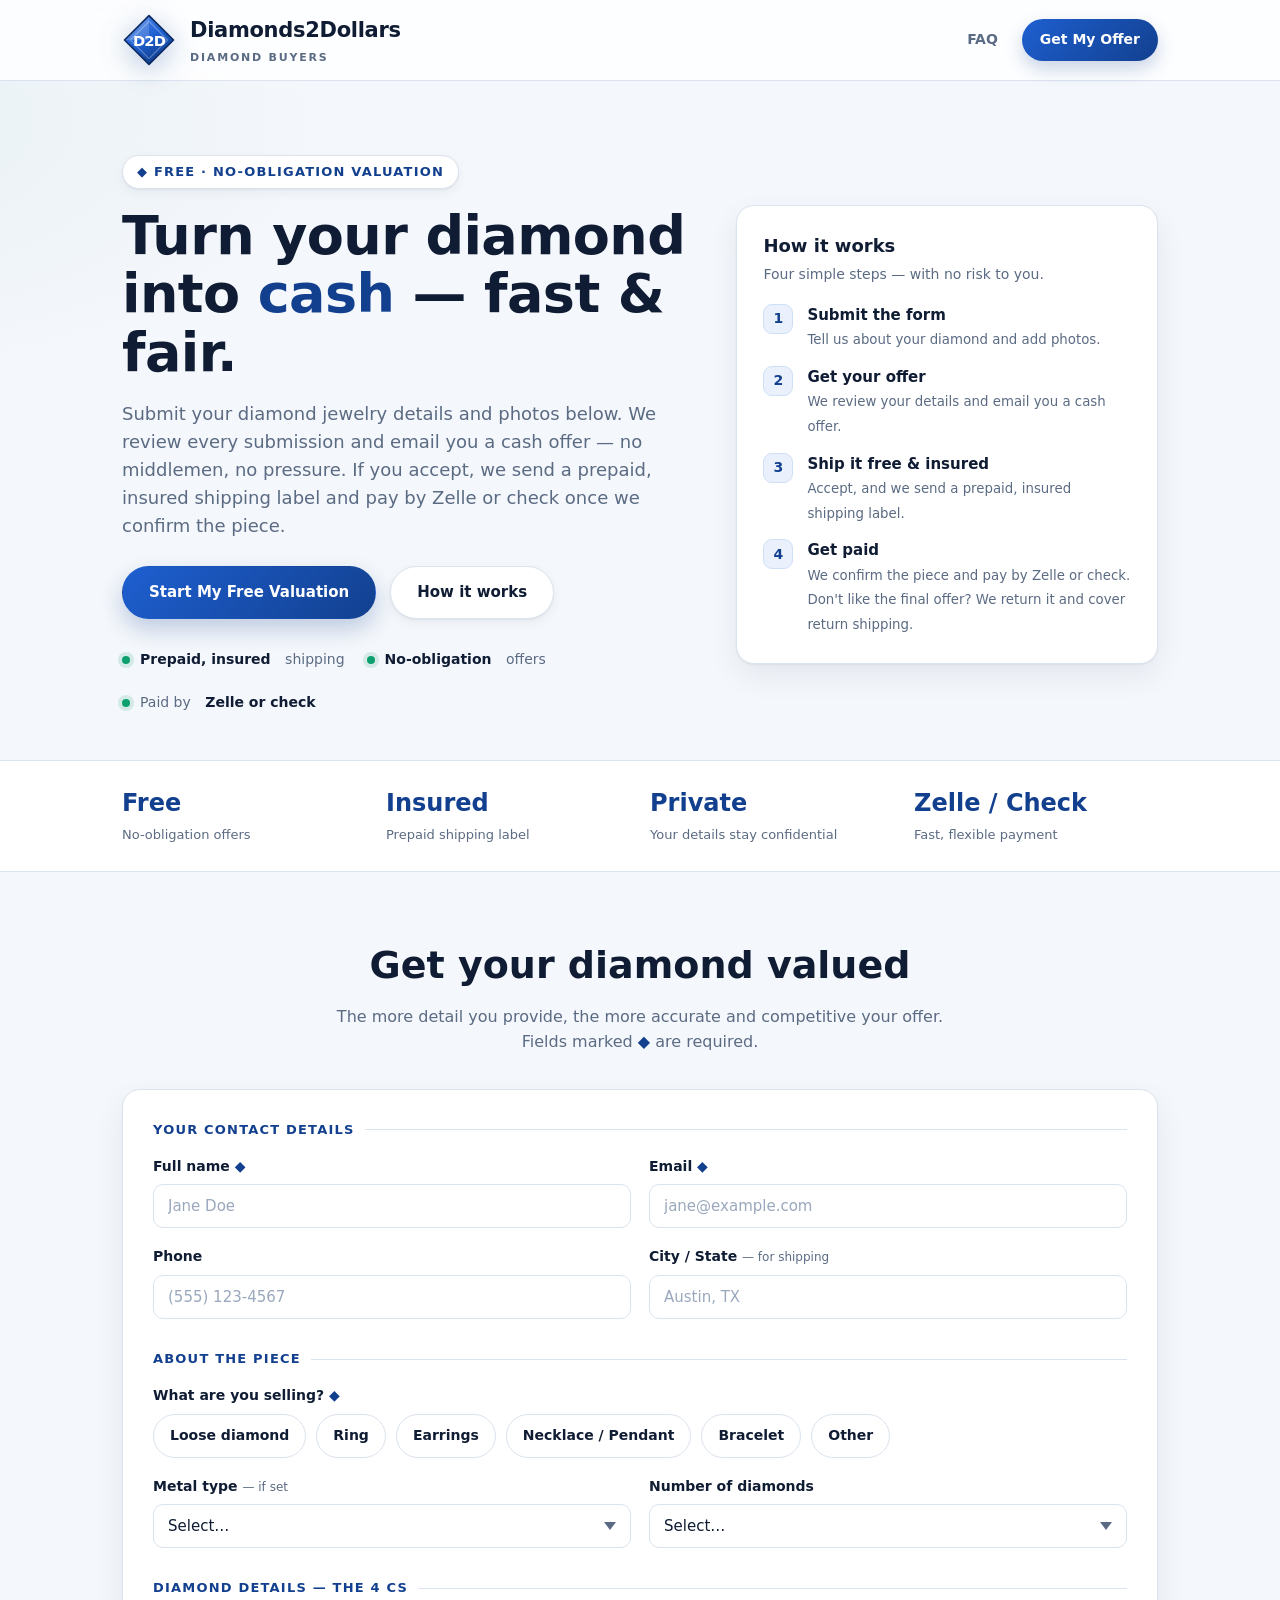
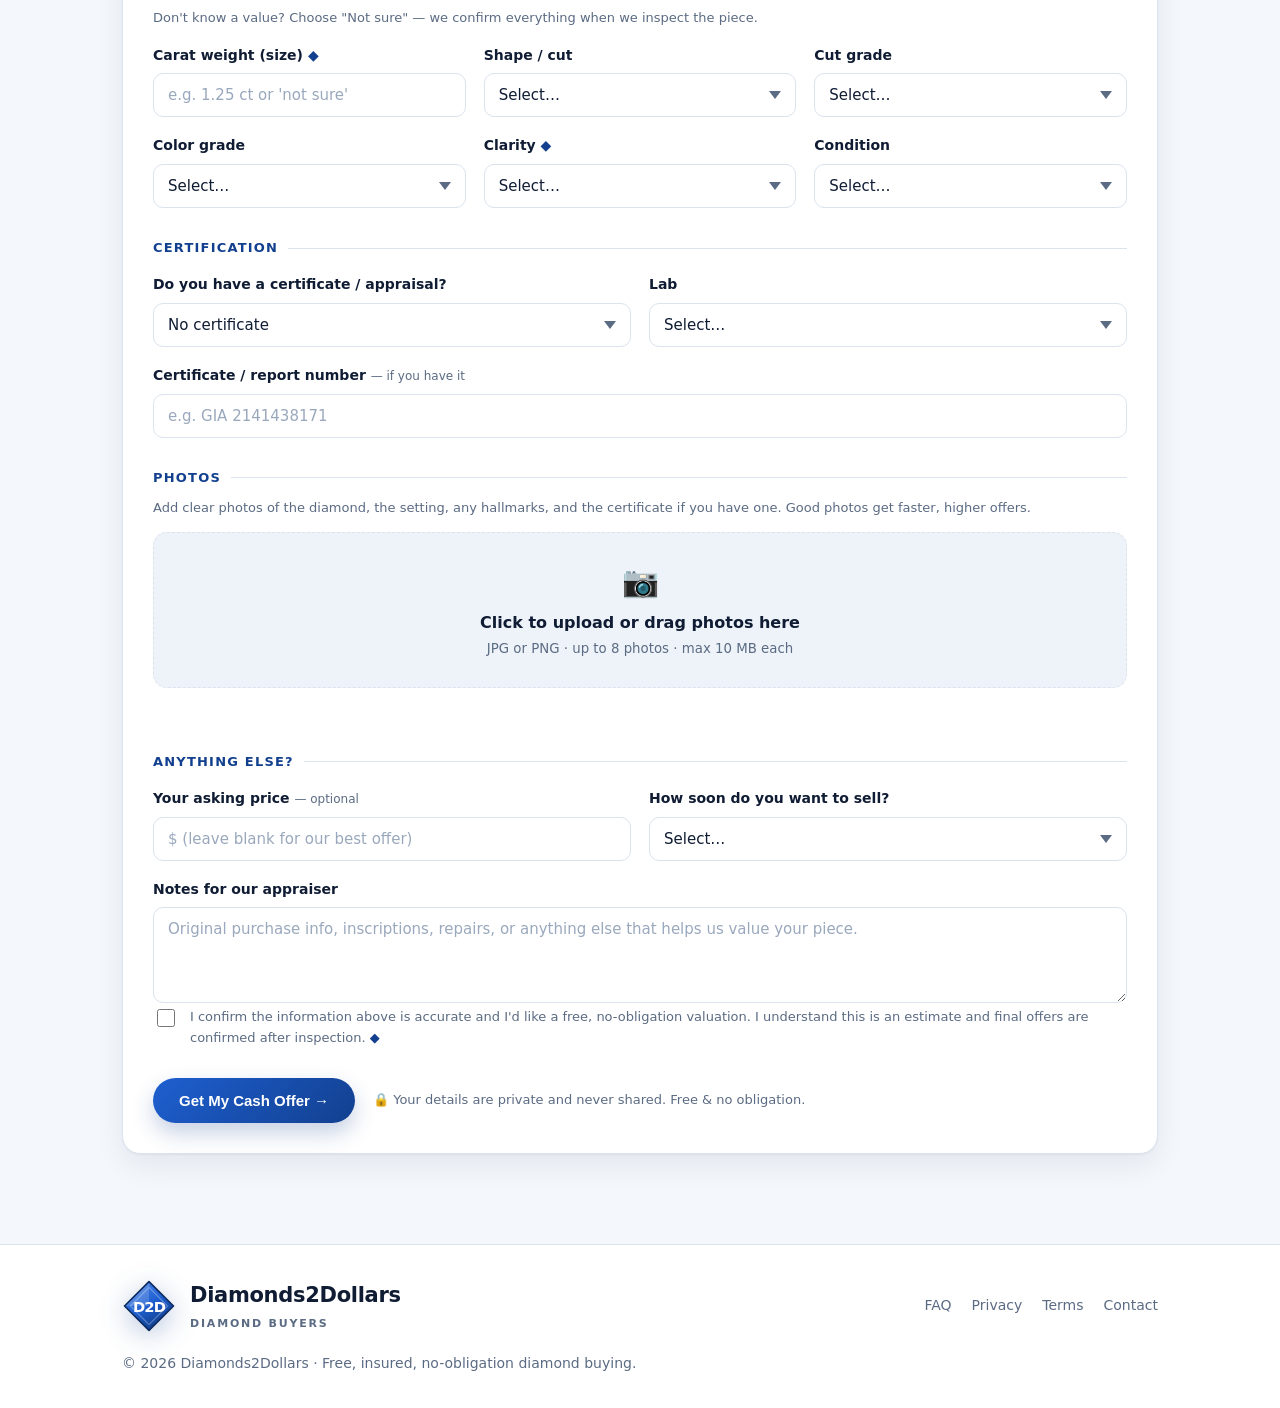
==== index.html @ 7f437966 "Add FAQ, Privacy, Terms pages; honest claims; real process & policies - Move shared styles into styl" ====
<!DOCTYPE html>
<html lang="en">
<head>
<meta charset="UTF-8">
<meta name="viewport" content="width=device-width, initial-scale=1.0">
<title>Diamonds2Dollars — Sell Your Diamond</title>
<meta name="description" content="Get a fast, fair cash offer for your diamond jewelry. Submit your details and photos for a free, no-obligation valuation.">
<link rel="stylesheet" href="/styles.css">
</head>
<body>

<header>
  <div class="wrap nav">
    <a class="brand" href="/">
      <div class="logo" aria-label="Diamonds2Dollars"><svg viewBox="0 0 64 64" role="img" aria-hidden="true"><defs><linearGradient id="d2dGem" x1="0.15" y1="0" x2="0.7" y2="1"><stop offset="0" stop-color="#4f88ea"/><stop offset=".5" stop-color="#1e5fd0"/><stop offset="1" stop-color="#0f3a83"/></linearGradient></defs><path d="M32,3 L61,32 L32,61 L3,32 Z" fill="url(#d2dGem)"/><path d="M32,3 L3,32 L32,32 Z" fill="#ffffff" fill-opacity=".16"/><path d="M32,10 L54,32 L32,54 L10,32 Z" fill="none" stroke="#ffffff" stroke-opacity=".30" stroke-width="1.3"/><text x="32" y="33" text-anchor="middle" dominant-baseline="central" font-family="'Segoe UI',system-ui,-apple-system,Helvetica,Arial,sans-serif" font-size="17.5" font-weight="800" letter-spacing="-1" fill="#ffffff">D2D</text><path d="M32,3 L61,32 L32,61 L3,32 Z" fill="none" stroke="#0c2a60" stroke-width="2" stroke-linejoin="round"/></svg></div>
      <div>Diamonds2Dollars<small>Diamond Buyers</small></div>
    </a>
    <div class="nav-links">
      <a href="/faq.html">FAQ</a>
      <a class="cta" href="#valuation">Get My Offer</a>
    </div>
  </div>
</header>

<!-- HERO -->
<section class="hero">
  <div class="wrap hero-grid">
    <div>
      <span class="eyebrow">◆ Free · No-obligation valuation</span>
      <h1>Turn your diamond into <span>cash</span> — fast &amp; fair.</h1>
      <p class="lede">Submit your diamond jewelry details and photos below. We review every submission and email you a cash offer — no middlemen, no pressure. If you accept, we send a prepaid, insured shipping label and pay by Zelle or check once we confirm the piece.</p>
      <div class="hero-cta">
        <a class="btn btn-gold" href="#valuation">Start My Free Valuation</a>
        <a class="btn btn-ghost" href="#how">How it works</a>
      </div>
      <div class="badges">
        <div class="badge"><span class="dot"></span><b>Prepaid, insured</b>&nbsp;shipping</div>
        <div class="badge"><span class="dot"></span><b>No-obligation</b>&nbsp;offers</div>
        <div class="badge"><span class="dot"></span>Paid by&nbsp;<b>Zelle or check</b></div>
      </div>
    </div>

    <div class="hero-card" id="how">
      <h3>How it works</h3>
      <p>Four simple steps — with no risk to you.</p>
      <div class="steps">
        <div class="step"><div class="n">1</div><div><b>Submit the form</b><small>Tell us about your diamond and add photos.</small></div></div>
        <div class="step"><div class="n">2</div><div><b>Get your offer</b><small>We review your details and email you a cash offer.</small></div></div>
        <div class="step"><div class="n">3</div><div><b>Ship it free &amp; insured</b><small>Accept, and we send a prepaid, insured shipping label.</small></div></div>
        <div class="step"><div class="n">4</div><div><b>Get paid</b><small>We confirm the piece and pay by Zelle or check. Don't like the final offer? We return it and cover return shipping.</small></div></div>
      </div>
    </div>
  </div>
</section>

<div class="strip">
  <div class="wrap">
    <div class="stat"><b>Free</b><span>No-obligation offers</span></div>
    <div class="stat"><b>Insured</b><span>Prepaid shipping label</span></div>
    <div class="stat"><b>Private</b><span>Your details stay confidential</span></div>
    <div class="stat"><b>Zelle / Check</b><span>Fast, flexible payment</span></div>
  </div>
</div>

<!-- FORM -->
<section class="form-section" id="valuation">
  <div class="wrap">
    <div class="section-head">
      <h2>Get your diamond valued</h2>
      <p>The more detail you provide, the more accurate and competitive your offer. Fields marked <span style="color:var(--primary)">◆</span> are required.</p>
    </div>

    <form id="valuationForm" novalidate>
      <!-- Contact -->
      <fieldset>
        <legend>Your contact details</legend>
        <div class="grid">
          <div class="field">
            <label>Full name <span class="req">◆</span></label>
            <input type="text" name="name" placeholder="Jane Doe" required>
            <div class="error">Please enter your name.</div>
          </div>
          <div class="field">
            <label>Email <span class="req">◆</span></label>
            <input type="email" name="email" placeholder="jane@example.com" required>
            <div class="error">Please enter a valid email.</div>
          </div>
          <div class="field">
            <label>Phone</label>
            <input type="tel" name="phone" placeholder="(555) 123-4567">
          </div>
          <div class="field">
            <label>City / State <span class="hint">— for shipping</span></label>
            <input type="text" name="location" placeholder="Austin, TX">
          </div>
        </div>
      </fieldset>

      <!-- Item -->
      <fieldset>
        <legend>About the piece</legend>
        <div class="grid">
          <div class="field full">
            <label>What are you selling? <span class="req">◆</span></label>
            <div class="radio-row">
              <label class="chip"><input type="radio" name="itemType" value="Loose diamond" required><span>Loose diamond</span></label>
              <label class="chip"><input type="radio" name="itemType" value="Ring"><span>Ring</span></label>
              <label class="chip"><input type="radio" name="itemType" value="Earrings"><span>Earrings</span></label>
              <label class="chip"><input type="radio" name="itemType" value="Necklace / Pendant"><span>Necklace / Pendant</span></label>
              <label class="chip"><input type="radio" name="itemType" value="Bracelet"><span>Bracelet</span></label>
              <label class="chip"><input type="radio" name="itemType" value="Other"><span>Other</span></label>
            </div>
            <div class="error">Please choose an item type.</div>
          </div>
          <div class="field">
            <label>Metal type <span class="hint">— if set</span></label>
            <select name="metal">
              <option value="">Select…</option>
              <option>Platinum</option>
              <option>18K White Gold</option>
              <option>18K Yellow Gold</option>
              <option>14K White Gold</option>
              <option>14K Yellow Gold</option>
              <option>Rose Gold</option>
              <option>Silver</option>
              <option>Not sure</option>
              <option>N/A — loose stone</option>
            </select>
          </div>
          <div class="field">
            <label>Number of diamonds</label>
            <select name="stoneCount">
              <option value="">Select…</option>
              <option>1 (single center stone)</option>
              <option>Center stone + accents</option>
              <option>Multiple / cluster</option>
              <option>Not sure</option>
            </select>
          </div>
        </div>
      </fieldset>

      <!-- The 4 Cs -->
      <fieldset>
        <legend>Diamond details — the 4 Cs</legend>
        <p class="note" style="margin:-6px 0 16px">Don't know a value? Choose "Not sure" — we confirm everything when we inspect the piece.</p>
        <div class="grid-3">
          <div class="field">
            <label>Carat weight (size) <span class="req">◆</span></label>
            <input type="text" name="carat" placeholder="e.g. 1.25 ct or 'not sure'" required>
            <div class="error">Please estimate the carat / size.</div>
          </div>
          <div class="field">
            <label>Shape / cut</label>
            <select name="shape">
              <option value="">Select…</option>
              <option>Round Brilliant</option>
              <option>Princess</option>
              <option>Cushion</option>
              <option>Oval</option>
              <option>Emerald</option>
              <option>Radiant</option>
              <option>Pear</option>
              <option>Marquise</option>
              <option>Asscher</option>
              <option>Heart</option>
              <option>Other / Not sure</option>
            </select>
          </div>
          <div class="field">
            <label>Cut grade</label>
            <select name="cutGrade">
              <option value="">Select…</option>
              <option>Excellent / Ideal</option>
              <option>Very Good</option>
              <option>Good</option>
              <option>Fair</option>
              <option>Poor</option>
              <option>Not sure</option>
            </select>
          </div>
          <div class="field">
            <label>Color grade</label>
            <select name="color">
              <option value="">Select…</option>
              <option>D (colorless)</option>
              <option>E</option><option>F</option>
              <option>G</option><option>H</option>
              <option>I</option><option>J</option>
              <option>K–M (faint)</option>
              <option>Fancy color</option>
              <option>Not sure</option>
            </select>
          </div>
          <div class="field">
            <label>Clarity <span class="req">◆</span></label>
            <select name="clarity" required>
              <option value="">Select…</option>
              <option>FL — Flawless</option>
              <option>IF — Internally Flawless</option>
              <option>VVS1</option><option>VVS2</option>
              <option>VS1</option><option>VS2</option>
              <option>SI1</option><option>SI2</option>
              <option>I1</option><option>I2</option><option>I3</option>
              <option>Not sure</option>
            </select>
            <div class="error">Please select a clarity (or "Not sure").</div>
          </div>
          <div class="field">
            <label>Condition</label>
            <select name="condition">
              <option value="">Select…</option>
              <option>Like new</option>
              <option>Lightly worn</option>
              <option>Visible wear</option>
              <option>Damaged / chipped</option>
              <option>Not sure</option>
            </select>
          </div>
        </div>
      </fieldset>

      <!-- Certification -->
      <fieldset>
        <legend>Certification</legend>
        <div class="grid">
          <div class="field">
            <label>Do you have a certificate / appraisal?</label>
            <select name="hasCert" id="hasCert">
              <option value="No">No certificate</option>
              <option value="Yes">Yes, I have one</option>
              <option value="Unsure">Not sure</option>
            </select>
          </div>
          <div class="field">
            <label>Lab</label>
            <select name="certLab">
              <option value="">Select…</option>
              <option>GIA</option>
              <option>IGI</option>
              <option>AGS</option>
              <option>EGL</option>
              <option>Other</option>
              <option>N/A</option>
            </select>
          </div>
          <div class="field full">
            <label>Certificate / report number <span class="hint">— if you have it</span></label>
            <input type="text" name="certNumber" placeholder="e.g. GIA 2141438171">
          </div>
        </div>
      </fieldset>

      <!-- Photos -->
      <fieldset>
        <legend>Photos</legend>
        <p class="note" style="margin:-6px 0 14px">Add clear photos of the diamond, the setting, any hallmarks, and the certificate if you have one. Good photos get faster, higher offers.</p>
        <div class="grid">
          <div class="drop" id="dropZone">
            <div class="ico">📷</div>
            <b>Click to upload or drag photos here</b>
            <small>JPG or PNG · up to 8 photos · max 10&nbsp;MB each</small>
            <input type="file" id="fileInput" accept="image/*" multiple hidden>
          </div>
          <div class="previews" id="previews"></div>
        </div>
      </fieldset>

      <!-- Notes + price -->
      <fieldset>
        <legend>Anything else?</legend>
        <div class="grid">
          <div class="field">
            <label>Your asking price <span class="hint">— optional</span></label>
            <input type="text" name="askingPrice" placeholder="$ (leave blank for our best offer)">
          </div>
          <div class="field">
            <label>How soon do you want to sell?</label>
            <select name="timeline">
              <option value="">Select…</option>
              <option>As soon as possible</option>
              <option>Within a few weeks</option>
              <option>Just exploring value</option>
            </select>
          </div>
          <div class="field full">
            <label>Notes for our appraiser</label>
            <textarea name="notes" placeholder="Original purchase info, inscriptions, repairs, or anything else that helps us value your piece."></textarea>
          </div>
        </div>
        <div class="consent">
          <input type="checkbox" id="consent" name="consent" required>
          <label for="consent">I confirm the information above is accurate and I'd like a free, no-obligation valuation. I understand this is an estimate and final offers are confirmed after inspection. <span class="req">◆</span></label>
        </div>
        <div class="error" id="consentError" style="margin-left:30px">Please confirm to continue.</div>
      </fieldset>

      <div class="submit-row">
        <button type="submit" class="btn btn-gold">Get My Cash Offer →</button>
        <span class="note">🔒 Your details are private and never shared. Free &amp; no obligation.</span>
      </div>
    </form>

    <!-- Success -->
    <div class="success" id="success">
      <div class="check">✓</div>
      <h3>Thank you — your diamond is on our review desk.</h3>
      <p>We've received your submission. One of our gemologists will review your details and email your cash offer, usually within one business day.</p>
      <div class="summary" id="summary"></div>
      <div style="margin-top:24px"><button class="btn btn-ghost" id="againBtn">Submit another piece</button></div>
    </div>
  </div>
</section>

<footer>
  <div class="wrap foot-grid">
    <div class="brand"><div class="logo" aria-label="Diamonds2Dollars"><svg viewBox="0 0 64 64" role="img" aria-hidden="true"><defs><linearGradient id="d2dGem" x1="0.15" y1="0" x2="0.7" y2="1"><stop offset="0" stop-color="#4f88ea"/><stop offset=".5" stop-color="#1e5fd0"/><stop offset="1" stop-color="#0f3a83"/></linearGradient></defs><path d="M32,3 L61,32 L32,61 L3,32 Z" fill="url(#d2dGem)"/><path d="M32,3 L3,32 L32,32 Z" fill="#ffffff" fill-opacity=".16"/><path d="M32,10 L54,32 L32,54 L10,32 Z" fill="none" stroke="#ffffff" stroke-opacity=".30" stroke-width="1.3"/><text x="32" y="33" text-anchor="middle" dominant-baseline="central" font-family="'Segoe UI',system-ui,-apple-system,Helvetica,Arial,sans-serif" font-size="17.5" font-weight="800" letter-spacing="-1" fill="#ffffff">D2D</text><path d="M32,3 L61,32 L32,61 L3,32 Z" fill="none" stroke="#0c2a60" stroke-width="2" stroke-linejoin="round"/></svg></div><div>Diamonds2Dollars<small>Diamond Buyers</small></div></div>
    <div class="foot-links">
      <a href="/faq.html">FAQ</a>
      <a href="/privacy.html">Privacy</a>
      <a href="/terms.html">Terms</a>
      <a href="mailto:offers@diamonds2dollars.com">Contact</a>
    </div>
    <div>© <span id="yr"></span> Diamonds2Dollars · Free, insured, no-obligation diamond buying.</div>
  </div>
</footer>

<script>
  document.getElementById('yr').textContent = new Date().getFullYear();

  /* ---------- In-page nav: scroll instead of hash navigation ----------
     Raw "#id" links get blocked inside sandboxed preview frames, so handle
     them with scrollIntoView and avoid any navigation. */
  document.querySelectorAll('a[href^="#"]').forEach(a => {
    a.addEventListener('click', e => {
      const id = a.getAttribute('href').slice(1);
      const target = document.getElementById(id);
      if (target){ e.preventDefault(); target.scrollIntoView({behavior:'smooth', block:'start'}); }
    });
  });

  /* ---------- Photo uploads ---------- */
  const dropZone = document.getElementById('dropZone');
  const fileInput = document.getElementById('fileInput');
  const previews = document.getElementById('previews');
  let files = [];
  const MAX_FILES = 8;
  const MAX_SIZE = 10 * 1024 * 1024;

  dropZone.addEventListener('click', () => fileInput.click());
  ['dragover','dragenter'].forEach(e => dropZone.addEventListener(e, ev => {ev.preventDefault(); dropZone.classList.add('drag');}));
  ['dragleave','drop'].forEach(e => dropZone.addEventListener(e, ev => {ev.preventDefault(); dropZone.classList.remove('drag');}));
  dropZone.addEventListener('drop', ev => addFiles(ev.dataTransfer.files));
  fileInput.addEventListener('change', () => addFiles(fileInput.files));

  function addFiles(list){
    for (const f of list){
      if (!f.type.startsWith('image/')) continue;
      if (f.size > MAX_SIZE){ alert(`"${f.name}" is larger than 10 MB and was skipped.`); continue; }
      if (files.length >= MAX_FILES){ alert(`You can upload up to ${MAX_FILES} photos.`); break; }
      files.push(f);
    }
    renderPreviews();
  }

  function renderPreviews(){
    previews.innerHTML = '';
    files.forEach((f, i) => {
      const url = URL.createObjectURL(f);
      const div = document.createElement('div');
      div.className = 'thumb';
      div.innerHTML = `<img src="${url}" alt=""><button type="button" title="Remove">×</button>`;
      div.querySelector('button').addEventListener('click', () => { files.splice(i,1); renderPreviews(); });
      previews.appendChild(div);
    });
  }

  /* ---------- Validation + submit ---------- */
  const form = document.getElementById('valuationForm');
  const success = document.getElementById('success');

  function markInvalid(input, bad){
    const field = input.closest('.field');
    if (field) field.classList.toggle('invalid', bad);
  }

  /* ---------- Web3Forms delivery ----------
     Submissions email to the address tied to this access key
     (offers@diamonds2dollars.com). */
  const ACCESS_KEY = 'f2772788-420c-4bd1-9029-6fd501c0cb6f';
  const ATTACH_LIMIT = 9 * 1024 * 1024; // ~9 MB total of photos we attempt to attach
  const submitBtn = form.querySelector('button[type="submit"]');

  function buildSummary(get){
    const rows = [
      ['Name', get('name')],
      ['Email', get('email')],
      ['Phone', get('phone') || '—'],
      ['Location', get('location') || '—'],
      ['Item', get('itemType')],
      ['Metal', get('metal') || '—'],
      ['Carat / size', get('carat')],
      ['Shape', get('shape') || '—'],
      ['Cut · Color · Clarity', [get('cutGrade'), get('color'), get('clarity')].filter(Boolean).join(' · ') || '—'],
      ['Certificate', get('hasCert') === 'Yes' ? `${get('certLab') || 'Lab'} ${get('certNumber') || ''}`.trim() : get('hasCert')],
      ['Photos attached', String(files.length)],
      ['Asking price', get('askingPrice') || 'Best offer'],
    ];
    document.getElementById('summary').innerHTML =
      rows.map(([k,v]) => `<div><span>${k}</span><span>${(v||'—').replace(/[<>]/g,'')}</span></div>`).join('');
  }

  async function sendToWeb3Forms(includeFiles, get){
    const fd = new FormData(form);
    fd.append('access_key', ACCESS_KEY);
    fd.append('subject', 'New diamond valuation request — ' + (get('name') || 'Website lead'));
    fd.append('from_name', 'Diamonds2Dollars website');
    if (get('email')) fd.append('replyto', get('email'));
    fd.append('botcheck', '');
    fd.append('Photos submitted', String(files.length));
    if (includeFiles){
      files.forEach((f, i) => fd.append('photo_' + (i + 1), f, f.name));
    } else if (files.length){
      fd.append('Photos note', files.length + ' photo(s) were too large to email — reply to the customer to request them.');
    }
    try {
      const res = await fetch('https://api.web3forms.com/submit', { method: 'POST', body: fd });
      const j = await res.json().catch(() => ({}));
      return res.ok && j.success;
    } catch (_) { return false; }
  }

  form.addEventListener('submit', async e => {
    e.preventDefault();
    let ok = true;

    // required text/email/radio fields
    form.querySelectorAll('[required]').forEach(el => {
      if (el.type === 'checkbox') return;
      if (el.type === 'radio'){
        const group = form.querySelectorAll(`[name="${el.name}"]`);
        const chosen = [...group].some(r => r.checked);
        const field = el.closest('.field');
        if (field) field.classList.toggle('invalid', !chosen);
        if (!chosen) ok = false;
        return;
      }
      let bad = !el.value.trim();
      if (el.type === 'email' && el.value.trim()){
        bad = !/^[^\s@]+@[^\s@]+\.[^\s@]+$/.test(el.value.trim());
      }
      markInvalid(el, bad);
      if (bad) ok = false;
    });

    // consent
    const consent = document.getElementById('consent');
    document.getElementById('consentError').style.display = consent.checked ? 'none' : 'block';
    if (!consent.checked) ok = false;

    if (!ok){
      const firstBad = form.querySelector('.invalid, #consentError[style*="block"]');
      (form.querySelector('.invalid') || consent).scrollIntoView({behavior:'smooth', block:'center'});
      return;
    }

    const data = new FormData(form);
    const get = k => (data.get(k) || '').toString().trim();

    // Sending state
    const originalLabel = submitBtn.textContent;
    submitBtn.disabled = true;
    submitBtn.textContent = 'Sending…';

    // Attach photos only if the total is within a safe size; otherwise send
    // the details reliably and note the photos for follow-up.
    const totalSize = files.reduce((s, f) => s + f.size, 0);
    const withFiles = totalSize <= ATTACH_LIMIT;
    let sent = await sendToWeb3Forms(withFiles, get);
    if (!sent && withFiles) sent = await sendToWeb3Forms(false, get); // retry without heavy attachments

    submitBtn.disabled = false;
    submitBtn.textContent = originalLabel;

    if (!sent){
      alert('Sorry — something went wrong sending your request. Please try again, or email us directly at offers@diamonds2dollars.com.');
      return;
    }

    buildSummary(get);
    form.style.display = 'none';
    success.style.display = 'block';
    success.scrollIntoView({behavior:'smooth', block:'start'});
  });

  // clear invalid state as user types
  form.addEventListener('input', e => {
    const field = e.target.closest('.field');
    if (field) field.classList.remove('invalid');
  });

  document.getElementById('againBtn').addEventListener('click', () => {
    form.reset(); files = []; renderPreviews();
    success.style.display = 'none'; form.style.display = 'block';
    form.scrollIntoView({behavior:'smooth', block:'start'});
  });
</script>
</body>
</html>
---- styles.css ----
:root{
    --bg:#f4f7fb;
    --bg-soft:#ffffff;
    --panel:#ffffff;
    --panel-2:#eef3f9;
    --line:#dbe3ee;
    --line-soft:#e8eef6;
    --text:#0f1c33;
    --muted:#5b6b83;
    --primary:#12408f;
    --primary-2:#1e5fd0;
    --primary-soft:#eaf1fc;
    --accent:#0e7c66;
    --danger:#c0392b;
    --ok:#0e9f6e;
    --radius:14px;
    --shadow:0 1px 2px rgba(16,32,64,.05), 0 12px 30px rgba(16,32,64,.07);
    --shadow-sm:0 1px 2px rgba(16,32,64,.06), 0 4px 12px rgba(16,32,64,.05);
  }
  *{box-sizing:border-box}
  html{scroll-behavior:smooth}
  body{
    margin:0;
    font-family:"Segoe UI",system-ui,-apple-system,Roboto,Helvetica,Arial,sans-serif;
    color:var(--text);
    background:
      radial-gradient(1100px 520px at 85% -12%, rgba(30,95,208,.07), transparent 60%),
      radial-gradient(820px 460px at -10% 4%, rgba(14,124,102,.05), transparent 55%),
      var(--bg);
    line-height:1.55;
    -webkit-font-smoothing:antialiased;
  }
  a{color:inherit}
  .wrap{max-width:1080px;margin:0 auto;padding:0 22px}

  /* Header */
  header{
    position:sticky;top:0;z-index:20;
    backdrop-filter:saturate(140%) blur(10px);
    background:rgba(255,255,255,.82);
    border-bottom:1px solid var(--line);
  }
  .nav{display:flex;align-items:center;justify-content:space-between;height:80px}
  .brand{display:flex;align-items:center;gap:14px;font-weight:800;font-size:21px;letter-spacing:-.3px;color:var(--text)}
  .logo{
    width:54px;height:54px;flex:0 0 auto;
    display:grid;place-items:center;
    filter:drop-shadow(0 6px 14px rgba(18,64,143,.30));
  }
  .logo svg{width:54px;height:54px;display:block}
  .brand small{display:block;font-weight:600;color:var(--muted);font-size:11px;letter-spacing:1.8px;text-transform:uppercase;margin-top:3px}
  .nav .cta{
    display:inline-block;padding:10px 18px;border-radius:999px;
    background:linear-gradient(135deg,var(--primary-2),var(--primary));
    color:#fff;font-weight:600;text-decoration:none;font-size:14px;
    box-shadow:0 8px 18px rgba(18,64,143,.22);
  }
  .nav .cta:hover{filter:brightness(1.06)}

  /* Hero */
  .hero{padding:74px 0 46px}
  .hero-grid{display:grid;grid-template-columns:1.15fr .85fr;gap:44px;align-items:center}
  .eyebrow{
    display:inline-flex;align-items:center;gap:8px;
    color:var(--primary);font-weight:600;font-size:13px;letter-spacing:1.2px;text-transform:uppercase;
    border:1px solid var(--line);border-radius:999px;padding:6px 14px;background:#fff;box-shadow:var(--shadow-sm);
  }
  h1{font-size:clamp(34px,5vw,54px);line-height:1.08;margin:18px 0 14px;letter-spacing:-.6px;color:var(--text)}
  h1 span{color:var(--primary)}
  .lede{font-size:18px;color:var(--muted);max-width:52ch}
  .hero-cta{display:flex;gap:14px;flex-wrap:wrap;margin-top:26px}
  .btn{
    display:inline-block;padding:14px 26px;border-radius:999px;font-weight:600;text-decoration:none;cursor:pointer;border:1px solid transparent;font-size:15px;
  }
  .btn-gold{background:linear-gradient(135deg,var(--primary-2),var(--primary));color:#fff;box-shadow:0 10px 22px rgba(18,64,143,.24)}
  .btn-gold:hover{filter:brightness(1.06)}
  .btn-ghost{background:#fff;border-color:var(--line);color:var(--text);box-shadow:var(--shadow-sm)}
  .btn-ghost:hover{border-color:var(--primary-2);color:var(--primary)}

  .badges{display:flex;gap:22px;margin-top:30px;flex-wrap:wrap}
  .badge{display:flex;align-items:center;gap:10px;color:var(--muted);font-size:14px}
  .badge b{color:var(--text)}
  .dot{width:8px;height:8px;border-radius:50%;background:var(--ok);box-shadow:0 0 0 4px rgba(14,159,110,.14)}

  .hero-card{
    background:#fff;
    border:1px solid var(--line);border-radius:18px;padding:26px;box-shadow:var(--shadow);
  }
  .hero-card h3{margin:0 0 4px;font-size:18px;color:var(--text)}
  .hero-card p{margin:0 0 18px;color:var(--muted);font-size:14px}
  .steps{display:grid;gap:14px}
  .step{display:flex;gap:14px;align-items:flex-start}
  .step .n{
    width:30px;height:30px;flex:0 0 auto;border-radius:9px;display:grid;place-items:center;
    background:var(--primary-soft);border:1px solid #cfe0f6;color:var(--primary);font-weight:700;font-size:14px;
  }
  .step b{display:block;font-size:15px;color:var(--text)}
  .step small{color:var(--muted)}

  /* Trust strip */
  .strip{border-top:1px solid var(--line);border-bottom:1px solid var(--line);background:#fff}
  .strip .wrap{display:grid;grid-template-columns:repeat(4,1fr);gap:20px;padding:24px 22px}
  .stat b{display:block;font-size:24px;color:var(--primary);font-weight:700}
  .stat span{color:var(--muted);font-size:13px}

  /* Form section */
  .form-section{padding:64px 0 30px}
  .section-head{text-align:center;max-width:640px;margin:0 auto 34px}
  .section-head h2{font-size:clamp(26px,3.6vw,38px);margin:0 0 10px;color:var(--text)}
  .section-head p{color:var(--muted);margin:0}

  form{
    background:#fff;
    border:1px solid var(--line);border-radius:18px;padding:30px;box-shadow:var(--shadow);
  }
  fieldset{border:none;padding:0;margin:0 0 30px}
  legend{
    font-size:13px;letter-spacing:1.2px;text-transform:uppercase;color:var(--primary);
    font-weight:700;padding:0;margin-bottom:16px;display:flex;align-items:center;gap:10px;width:100%;
  }
  legend::after{content:"";flex:1;height:1px;background:var(--line)}
  .grid{display:grid;grid-template-columns:repeat(2,1fr);gap:18px}
  .grid-3{display:grid;grid-template-columns:repeat(3,1fr);gap:18px}
  .field{display:flex;flex-direction:column;gap:7px}
  .field.full{grid-column:1/-1}
  label{font-size:14px;font-weight:600;color:var(--text)}
  label .req{color:var(--primary)}
  .hint{font-size:12px;color:var(--muted);font-weight:400}
  input,select,textarea{
    width:100%;padding:12px 14px;border-radius:10px;font-size:15px;color:var(--text);
    background:#fff;border:1px solid var(--line);outline:none;font-family:inherit;
    transition:border-color .15s,box-shadow .15s;
  }
  input::placeholder,textarea::placeholder{color:#9aa8bd}
  input:focus,select:focus,textarea:focus{border-color:var(--primary-2);box-shadow:0 0 0 3px rgba(30,95,208,.14)}
  select{appearance:none;background-image:url("data:image/svg+xml,%3Csvg xmlns='http://www.w3.org/2000/svg' width='12' height='8' viewBox='0 0 12 8'%3E%3Cpath fill='%235b6b83' d='M6 8 0 0h12z'/%3E%3C/svg%3E");background-repeat:no-repeat;background-position:right 14px center;padding-right:36px}
  textarea{resize:vertical;min-height:96px}
  .radio-row{display:flex;flex-wrap:wrap;gap:10px}
  .chip{position:relative}
  .chip input{position:absolute;opacity:0;inset:0;cursor:pointer}
  .chip span{
    display:inline-block;padding:10px 16px;border-radius:999px;border:1px solid var(--line);
    background:#fff;font-size:14px;cursor:pointer;transition:.15s;user-select:none;color:var(--text);
  }
  .chip input:checked + span{border-color:var(--primary-2);background:var(--primary-soft);color:var(--primary);font-weight:600}
  .chip input:focus-visible + span{box-shadow:0 0 0 3px rgba(30,95,208,.18)}

  /* File upload */
  .drop{
    grid-column:1/-1;border:1.5px dashed var(--line);border-radius:14px;padding:26px;text-align:center;
    background:var(--panel-2);cursor:pointer;transition:.15s;
  }
  .drop:hover,.drop.drag{border-color:var(--primary-2);background:var(--primary-soft)}
  .drop .ico{font-size:30px}
  .drop b{display:block;margin-top:6px;color:var(--text)}
  .drop small{color:var(--muted)}
  .previews{display:grid;grid-template-columns:repeat(auto-fill,minmax(96px,1fr));gap:12px;margin-top:16px}
  .thumb{position:relative;border-radius:10px;overflow:hidden;border:1px solid var(--line);aspect-ratio:1;background:var(--panel-2)}
  .thumb img{width:100%;height:100%;object-fit:cover;display:block}
  .thumb button{
    position:absolute;top:5px;right:5px;width:22px;height:22px;border-radius:50%;border:none;cursor:pointer;
    background:rgba(15,28,51,.7);color:#fff;font-size:13px;line-height:1;display:grid;place-items:center;
  }

  .consent{display:flex;gap:12px;align-items:flex-start;margin-top:4px}
  .consent input{width:18px;height:18px;margin-top:2px;flex:0 0 auto;accent-color:var(--primary)}
  .consent label{font-weight:400;color:var(--muted);font-size:13px}

  .submit-row{display:flex;align-items:center;gap:18px;flex-wrap:wrap;margin-top:8px}
  .submit-row .btn{border:none}
  .note{color:var(--muted);font-size:13px}
  .error{color:var(--danger);font-size:13px;margin-top:6px;display:none}
  .field.invalid input,.field.invalid select{border-color:var(--danger)}
  .field.invalid .error{display:block}

  /* Success */
  .success{
    display:none;text-align:center;padding:44px 26px;
  }
  .success .check{
    width:66px;height:66px;border-radius:50%;margin:0 auto 18px;display:grid;place-items:center;font-size:32px;
    background:rgba(14,159,110,.12);color:var(--ok);border:1px solid rgba(14,159,110,.35);
  }
  .success h3{font-size:24px;margin:0 0 8px;color:var(--text)}
  .success p{color:var(--muted);max-width:46ch;margin:0 auto 20px}
  .summary{
    text-align:left;max-width:560px;margin:0 auto;background:#fff;border:1px solid var(--line);
    border-radius:12px;padding:18px 20px;font-size:14px;box-shadow:var(--shadow-sm);
  }
  .summary div{display:flex;justify-content:space-between;gap:16px;padding:6px 0;border-bottom:1px dashed var(--line)}
  .summary div:last-child{border-bottom:none}
  .summary span:first-child{color:var(--muted)}
  .summary span:last-child{text-align:right;font-weight:600;color:var(--text)}

  /* Footer */
  footer{border-top:1px solid var(--line);margin-top:60px;padding:34px 0;color:var(--muted);font-size:14px;background:#fff}
  .foot-grid{display:flex;justify-content:space-between;gap:20px;flex-wrap:wrap;align-items:center}

  @media (max-width:860px){
    .hero-grid{grid-template-columns:1fr;gap:30px}
    .strip .wrap{grid-template-columns:repeat(2,1fr)}
    .grid,.grid-3{grid-template-columns:1fr}
    form{padding:22px}
  }


  /* ===== Header nav + footer links (shared) ===== */
  a.brand{text-decoration:none}
  .nav-links{display:flex;align-items:center;gap:24px}
  .nav-links a{color:var(--muted);text-decoration:none;font-weight:600;font-size:14px}
  .nav-links a:hover{color:var(--primary)}
  .foot-links{display:flex;gap:20px;flex-wrap:wrap}
  .foot-links a{color:var(--muted);text-decoration:none}
  .foot-links a:hover{color:var(--primary)}

  /* ===== Secondary content pages ===== */
  .page{padding:52px 0 10px}
  .page > .wrap{max-width:820px}
  .back{display:inline-flex;align-items:center;gap:6px;color:var(--primary);text-decoration:none;font-weight:600;font-size:14px;margin-bottom:20px}
  .back:hover{text-decoration:underline}
  .page h1{font-size:clamp(28px,4vw,42px);margin:0 0 6px;color:var(--text);letter-spacing:-.4px}
  .page .updated{color:var(--muted);font-size:13px;margin:0 0 26px}
  .prose{background:#fff;border:1px solid var(--line);border-radius:18px;padding:32px 34px;box-shadow:var(--shadow)}
  .prose h2{font-size:19px;margin:26px 0 8px;color:var(--text)}
  .prose h2:first-child{margin-top:0}
  .prose h3{font-size:15.5px;margin:18px 0 4px;color:var(--text)}
  .prose p,.prose li{color:#37455e;font-size:15.5px;line-height:1.72}
  .prose p{margin:8px 0}
  .prose ul{padding-left:20px;margin:8px 0}
  .prose li{margin:5px 0}
  .prose a{color:var(--primary);font-weight:600}
  .prose strong{color:var(--text)}
  .lead{font-size:17px;color:var(--muted);max-width:64ch;margin:0 0 26px}

  /* ===== FAQ ===== */
  .faq{display:grid;gap:14px;max-width:820px}
  .faq details{background:#fff;border:1px solid var(--line);border-radius:14px;box-shadow:var(--shadow-sm);overflow:hidden}
  .faq summary{cursor:pointer;list-style:none;padding:18px 22px;font-weight:600;font-size:16px;color:var(--text);display:flex;justify-content:space-between;align-items:center;gap:16px}
  .faq summary::-webkit-details-marker{display:none}
  .faq summary::after{content:"+";color:var(--primary);font-size:24px;font-weight:400;line-height:1;flex:0 0 auto}
  .faq details[open] summary::after{content:"\2013"}
  .faq .a{padding:0 22px 18px;color:#37455e;font-size:15px;line-height:1.72}
  .faq .a p{margin:0 0 8px}
  .faq .a p:last-child{margin-bottom:0}
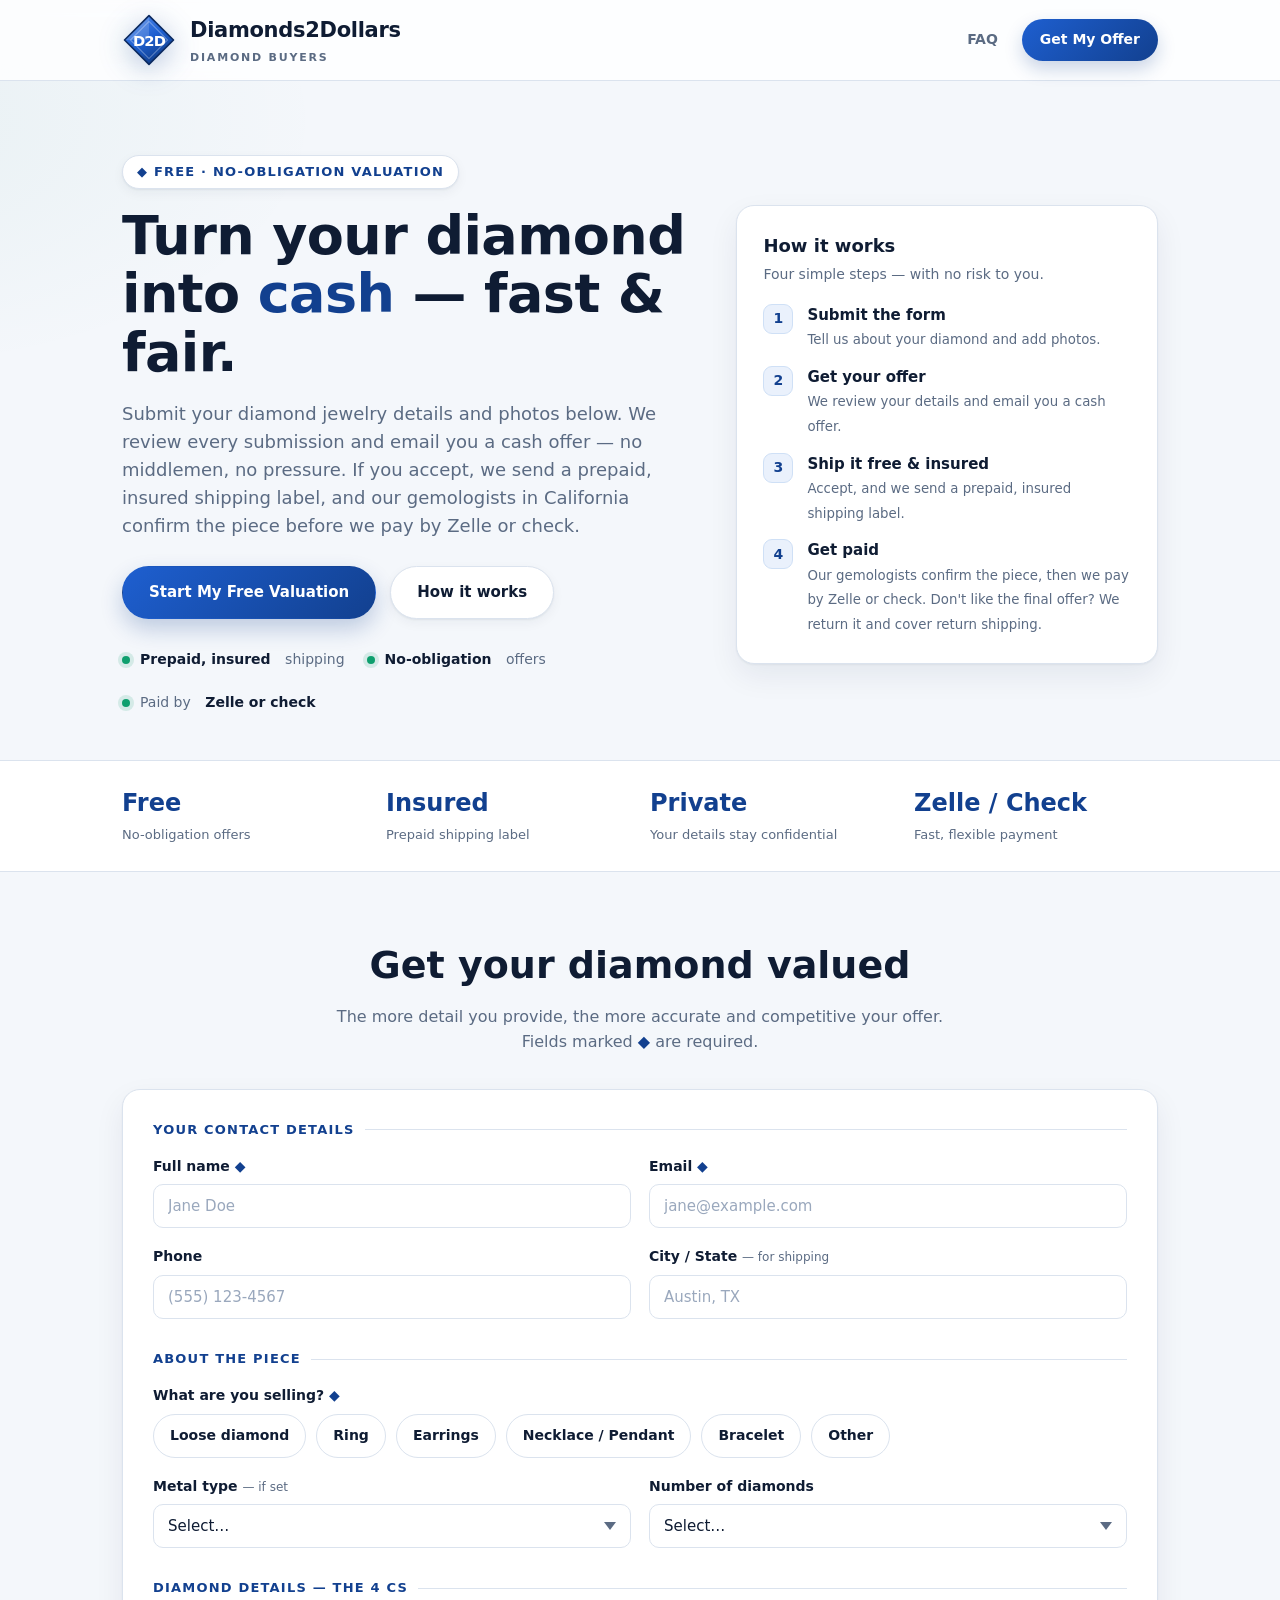
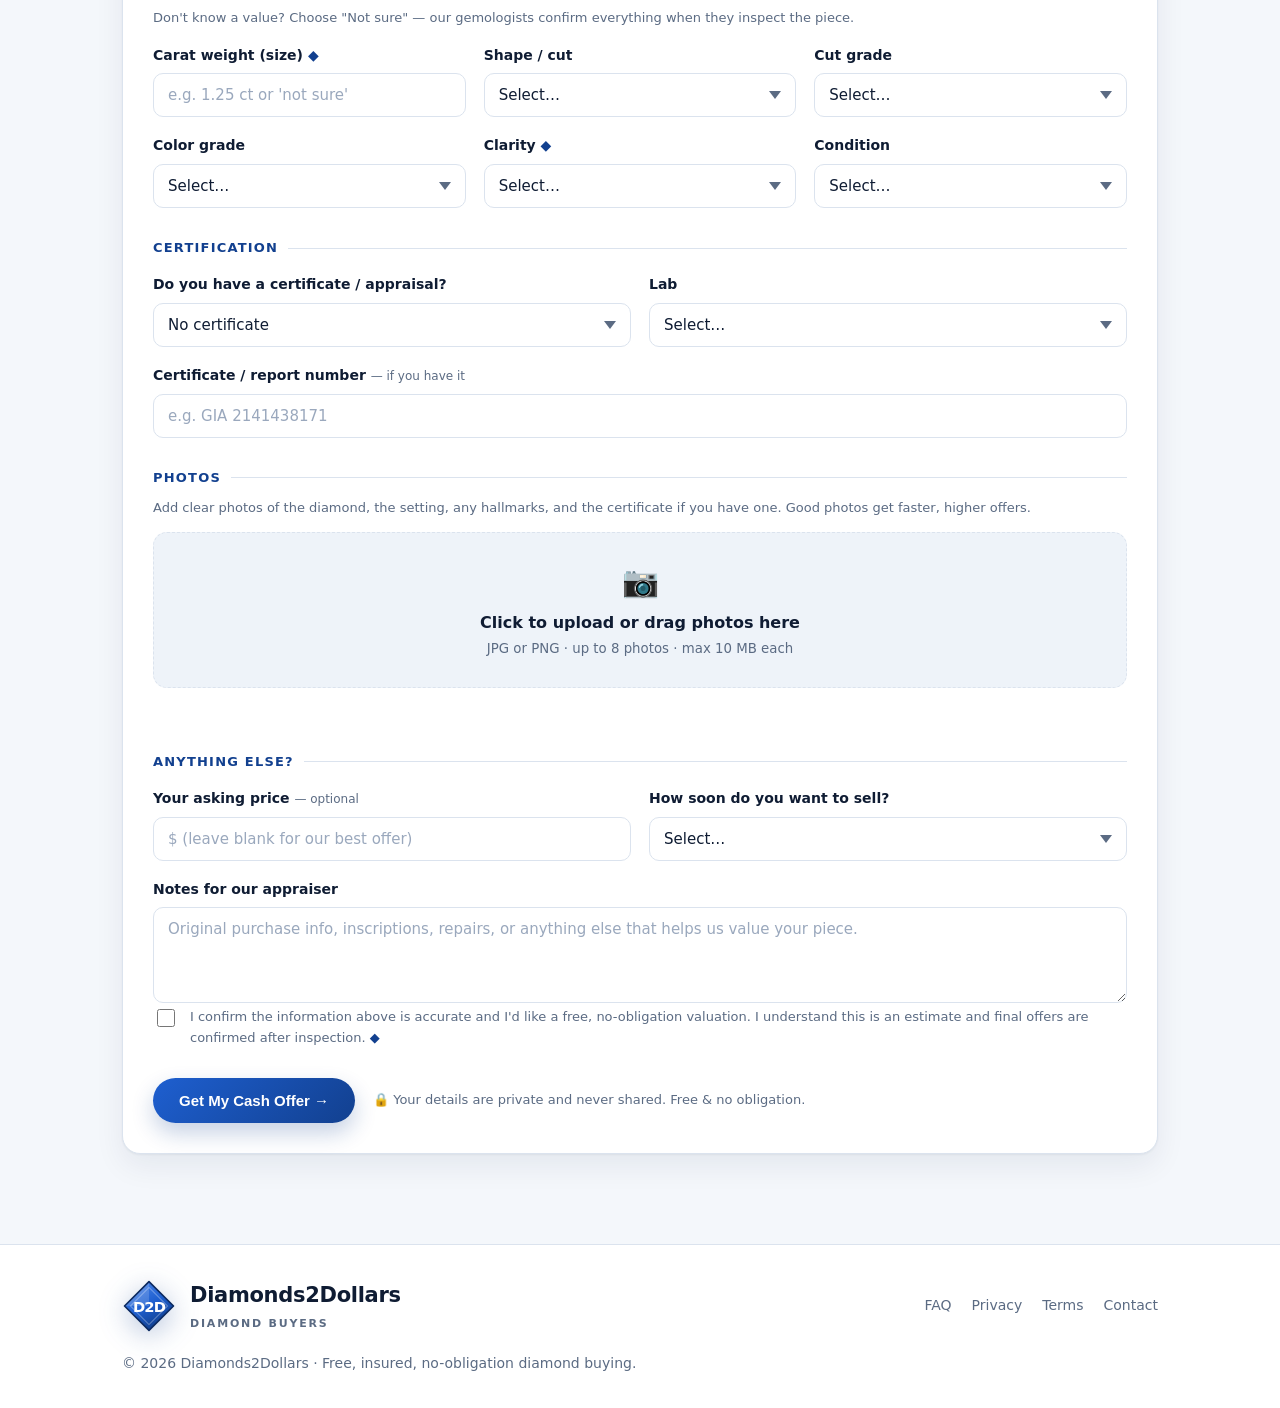
==== commit 8b50c319: "Set governing law to California; reflect gemologist inspection - Terms governing law: California - A" ====
--- a/index.html
+++ b/index.html
@@ -28,7 +28,7 @@
     <div>
       <span class="eyebrow">◆ Free · No-obligation valuation</span>
       <h1>Turn your diamond into <span>cash</span> — fast &amp; fair.</h1>
-      <p class="lede">Submit your diamond jewelry details and photos below. We review every submission and email you a cash offer — no middlemen, no pressure. If you accept, we send a prepaid, insured shipping label and pay by Zelle or check once we confirm the piece.</p>
+      <p class="lede">Submit your diamond jewelry details and photos below. We review every submission and email you a cash offer — no middlemen, no pressure. If you accept, we send a prepaid, insured shipping label, and our gemologists in California confirm the piece before we pay by Zelle or check.</p>
       <div class="hero-cta">
         <a class="btn btn-gold" href="#valuation">Start My Free Valuation</a>
         <a class="btn btn-ghost" href="#how">How it works</a>
@@ -47,7 +47,7 @@
         <div class="step"><div class="n">1</div><div><b>Submit the form</b><small>Tell us about your diamond and add photos.</small></div></div>
         <div class="step"><div class="n">2</div><div><b>Get your offer</b><small>We review your details and email you a cash offer.</small></div></div>
         <div class="step"><div class="n">3</div><div><b>Ship it free &amp; insured</b><small>Accept, and we send a prepaid, insured shipping label.</small></div></div>
-        <div class="step"><div class="n">4</div><div><b>Get paid</b><small>We confirm the piece and pay by Zelle or check. Don't like the final offer? We return it and cover return shipping.</small></div></div>
+        <div class="step"><div class="n">4</div><div><b>Get paid</b><small>Our gemologists confirm the piece, then we pay by Zelle or check. Don't like the final offer? We return it and cover return shipping.</small></div></div>
       </div>
     </div>
   </div>
@@ -143,7 +143,7 @@
       <!-- The 4 Cs -->
       <fieldset>
         <legend>Diamond details — the 4 Cs</legend>
-        <p class="note" style="margin:-6px 0 16px">Don't know a value? Choose "Not sure" — we confirm everything when we inspect the piece.</p>
+        <p class="note" style="margin:-6px 0 16px">Don't know a value? Choose "Not sure" — our gemologists confirm everything when they inspect the piece.</p>
         <div class="grid-3">
           <div class="field">
             <label>Carat weight (size) <span class="req">◆</span></label>
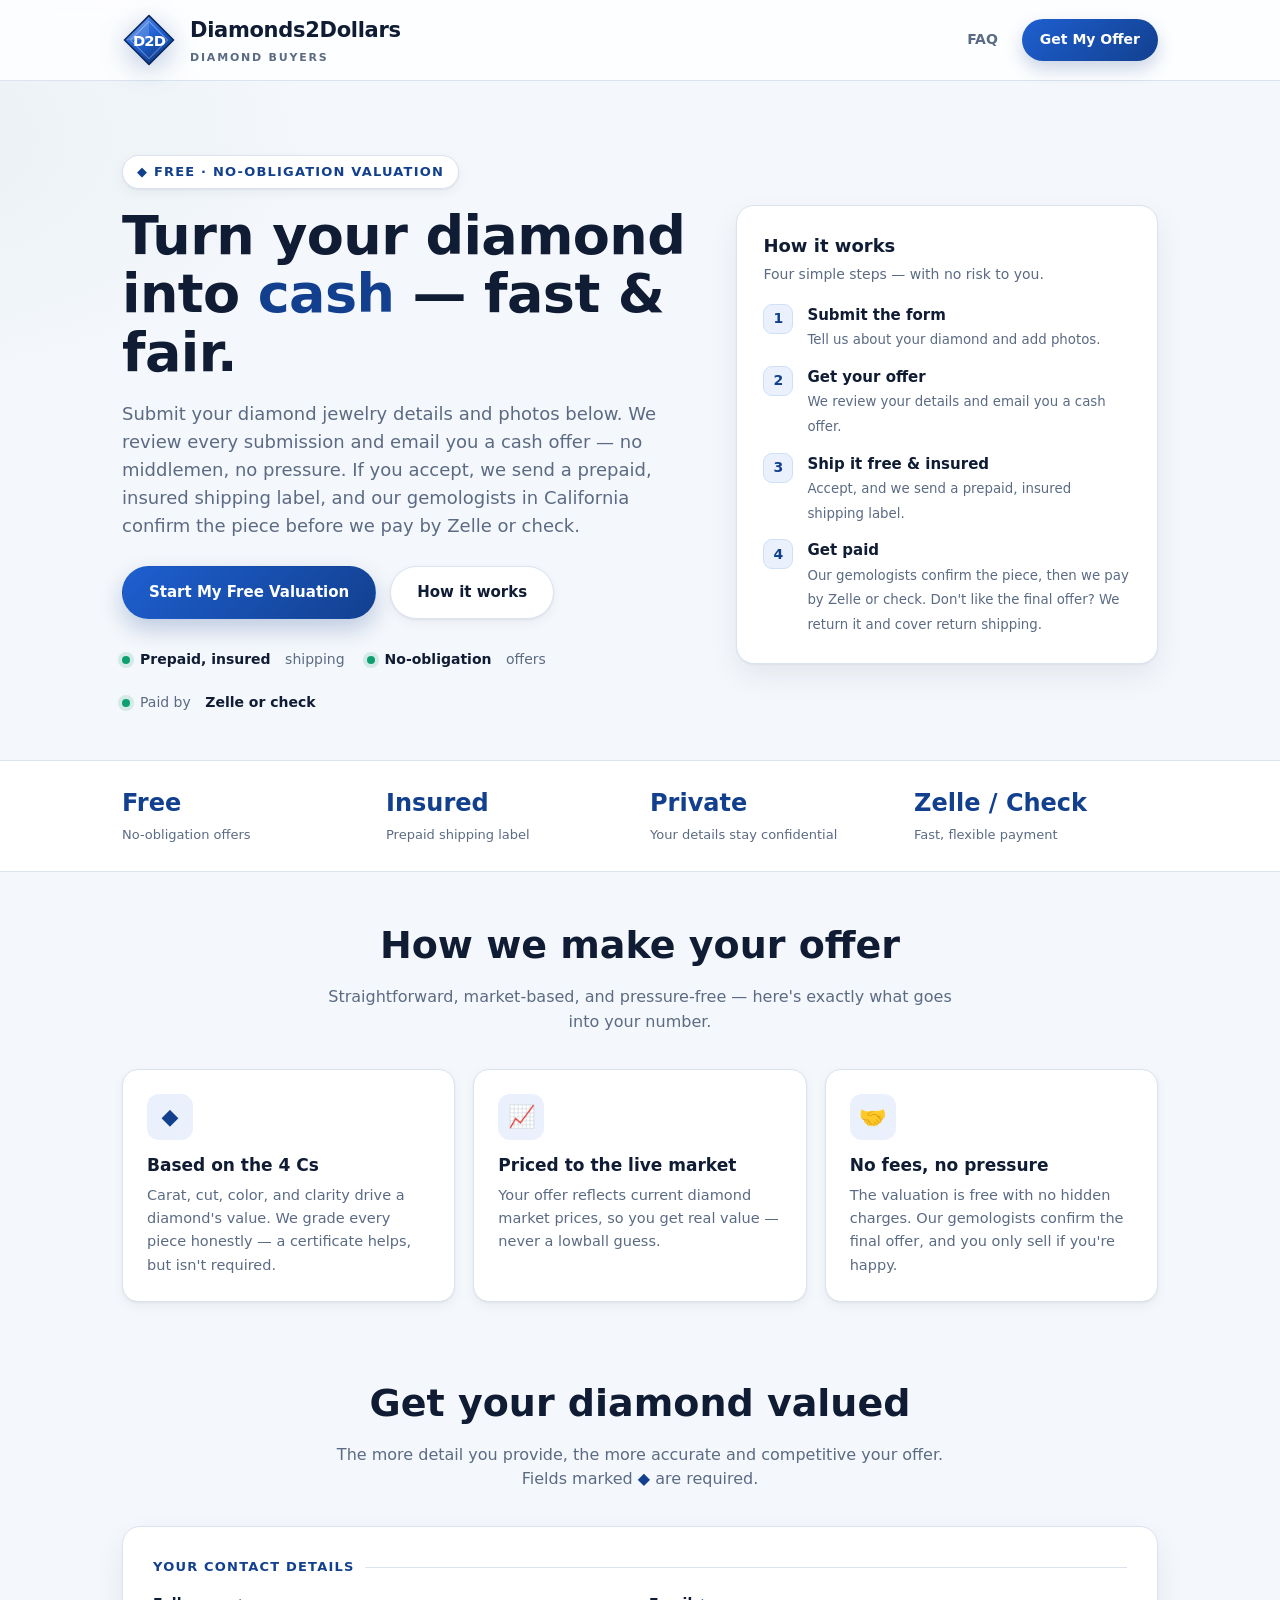
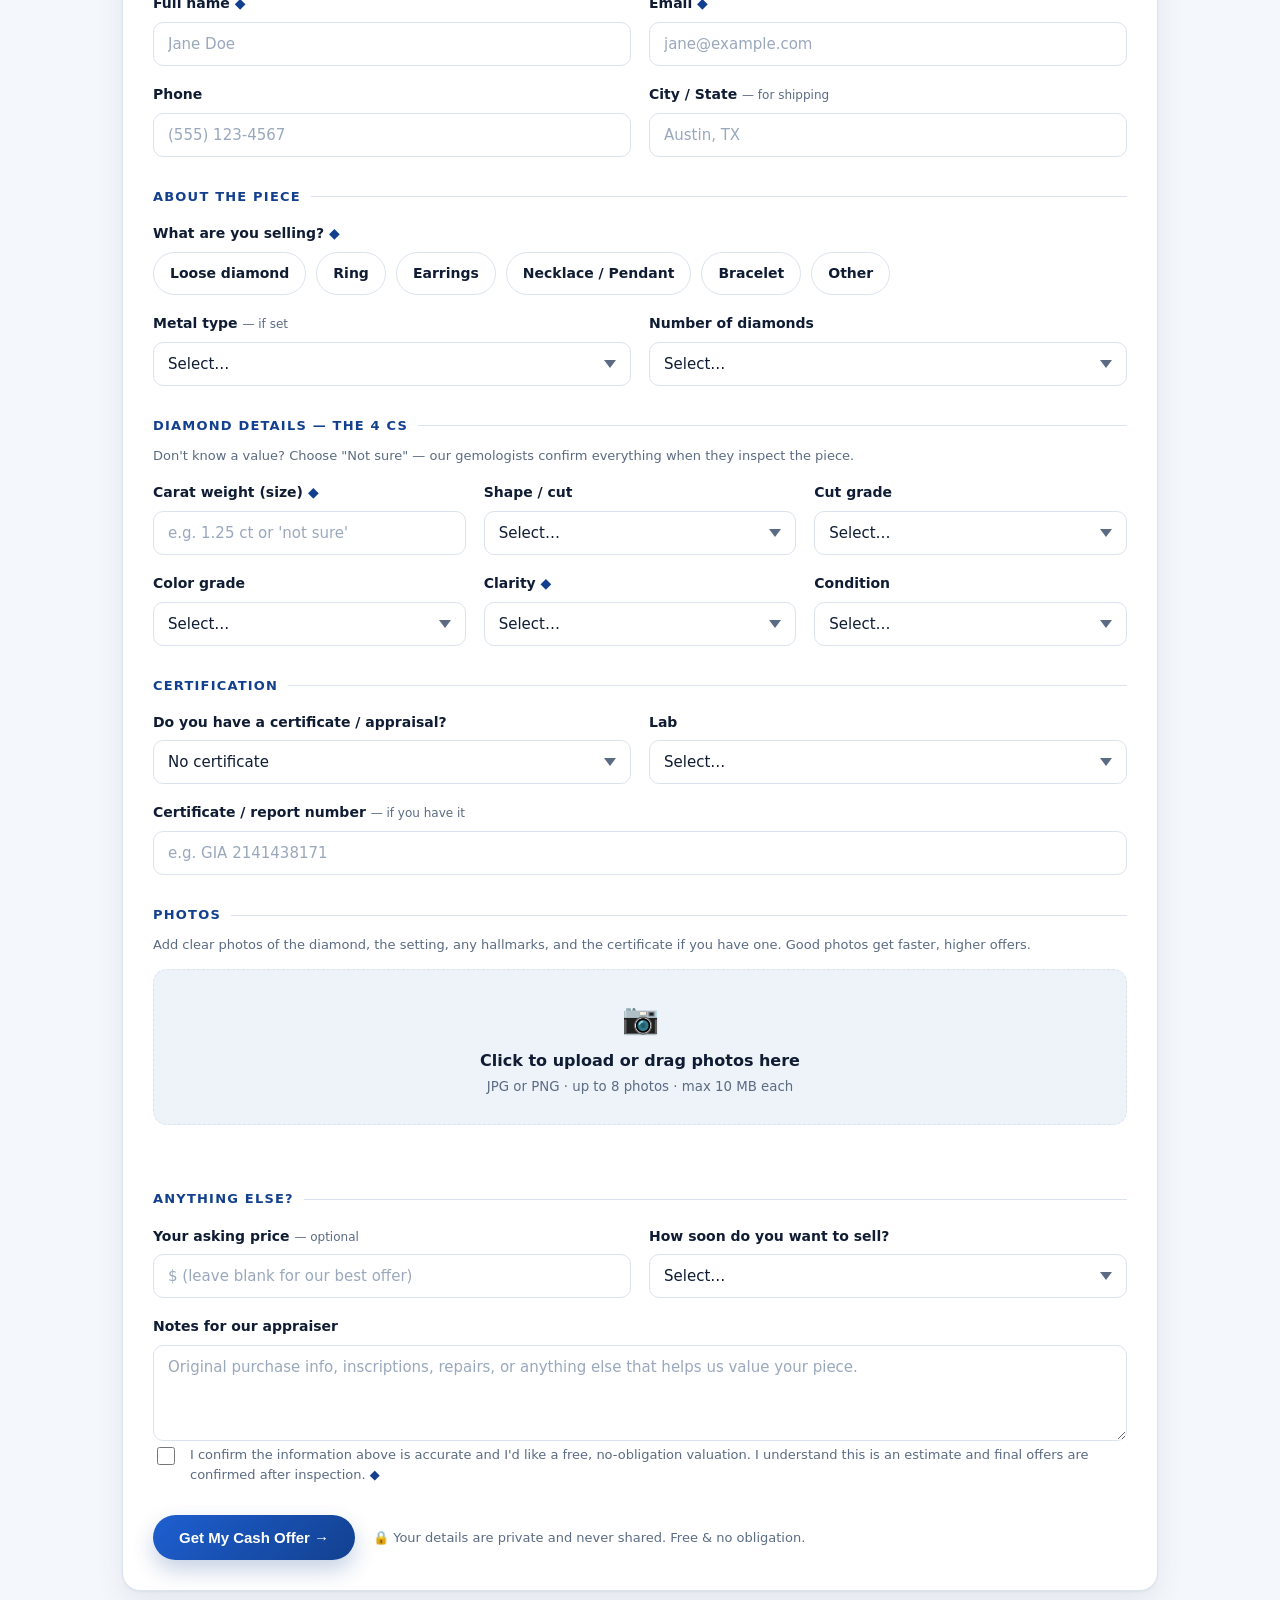
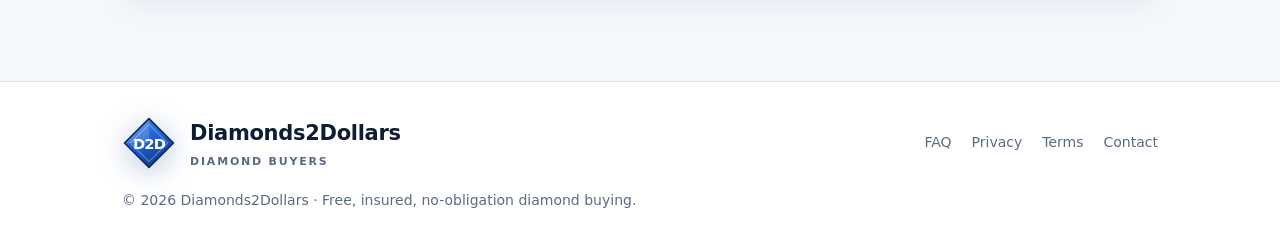
==== commit 8adc24f5: "Add 'How we make your offer' transparency section Three-point section explaining offers are based on" ====
--- a/index.html
+++ b/index.html
@@ -5,6 +5,7 @@
 <meta name="viewport" content="width=device-width, initial-scale=1.0">
 <title>Diamonds2Dollars — Sell Your Diamond</title>
 <meta name="description" content="Get a fast, fair cash offer for your diamond jewelry. Submit your details and photos for a free, no-obligation valuation.">
+<link rel="icon" href="/favicon.svg" type="image/svg+xml">
 <link rel="stylesheet" href="/styles.css">
 </head>
 <body>
@@ -61,6 +62,33 @@
     <div class="stat"><b>Zelle / Check</b><span>Fast, flexible payment</span></div>
   </div>
 </div>
+
+<!-- HOW WE MAKE YOUR OFFER -->
+<section class="offer-section">
+  <div class="wrap">
+    <div class="section-head">
+      <h2>How we make your offer</h2>
+      <p>Straightforward, market-based, and pressure-free — here's exactly what goes into your number.</p>
+    </div>
+    <div class="offer-grid">
+      <div class="offer-card">
+        <div class="ic">◆</div>
+        <h3>Based on the 4 Cs</h3>
+        <p>Carat, cut, color, and clarity drive a diamond's value. We grade every piece honestly &mdash; a certificate helps, but isn't required.</p>
+      </div>
+      <div class="offer-card">
+        <div class="ic">📈</div>
+        <h3>Priced to the live market</h3>
+        <p>Your offer reflects current diamond market prices, so you get real value &mdash; never a lowball guess.</p>
+      </div>
+      <div class="offer-card">
+        <div class="ic">🤝</div>
+        <h3>No fees, no pressure</h3>
+        <p>The valuation is free with no hidden charges. Our gemologists confirm the final offer, and you only sell if you're happy.</p>
+      </div>
+    </div>
+  </div>
+</section>
 
 <!-- FORM -->
 <section class="form-section" id="valuation">
--- a/styles.css
+++ b/styles.css
@@ -243,3 +243,13 @@
   .faq .a{padding:0 22px 18px;color:#37455e;font-size:15px;line-height:1.72}
   .faq .a p{margin:0 0 8px}
   .faq .a p:last-child{margin-bottom:0}
+
+
+  /* ===== "How we make your offer" ===== */
+  .offer-section{padding:44px 0 8px}
+  .offer-grid{display:grid;grid-template-columns:repeat(3,1fr);gap:18px;margin-top:6px}
+  .offer-card{background:#fff;border:1px solid var(--line);border-radius:16px;padding:24px;box-shadow:var(--shadow-sm)}
+  .offer-card .ic{width:46px;height:46px;border-radius:12px;display:grid;place-items:center;background:var(--primary-soft);color:var(--primary);font-size:22px;margin-bottom:12px}
+  .offer-card h3{margin:0 0 6px;font-size:17px;color:var(--text)}
+  .offer-card p{margin:0;color:var(--muted);font-size:14.5px;line-height:1.6}
+  @media (max-width:860px){ .offer-grid{grid-template-columns:1fr} }
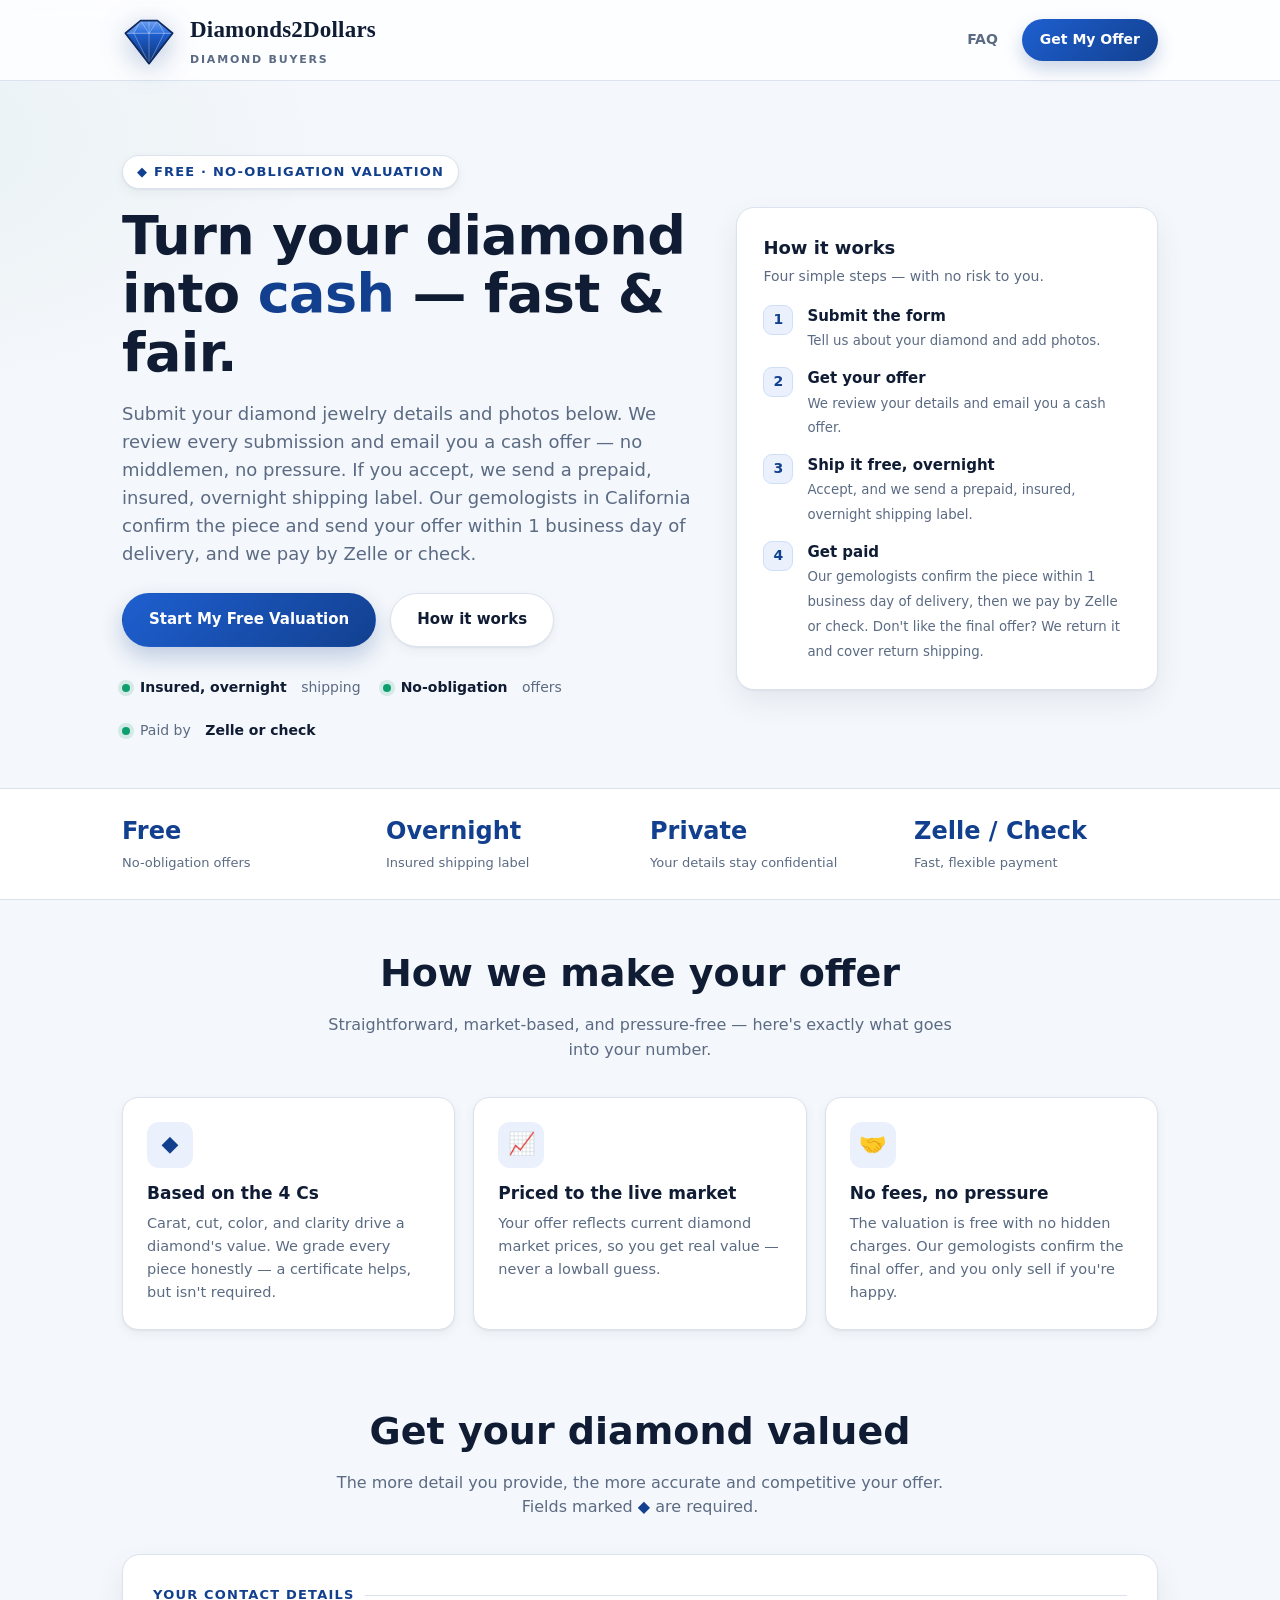
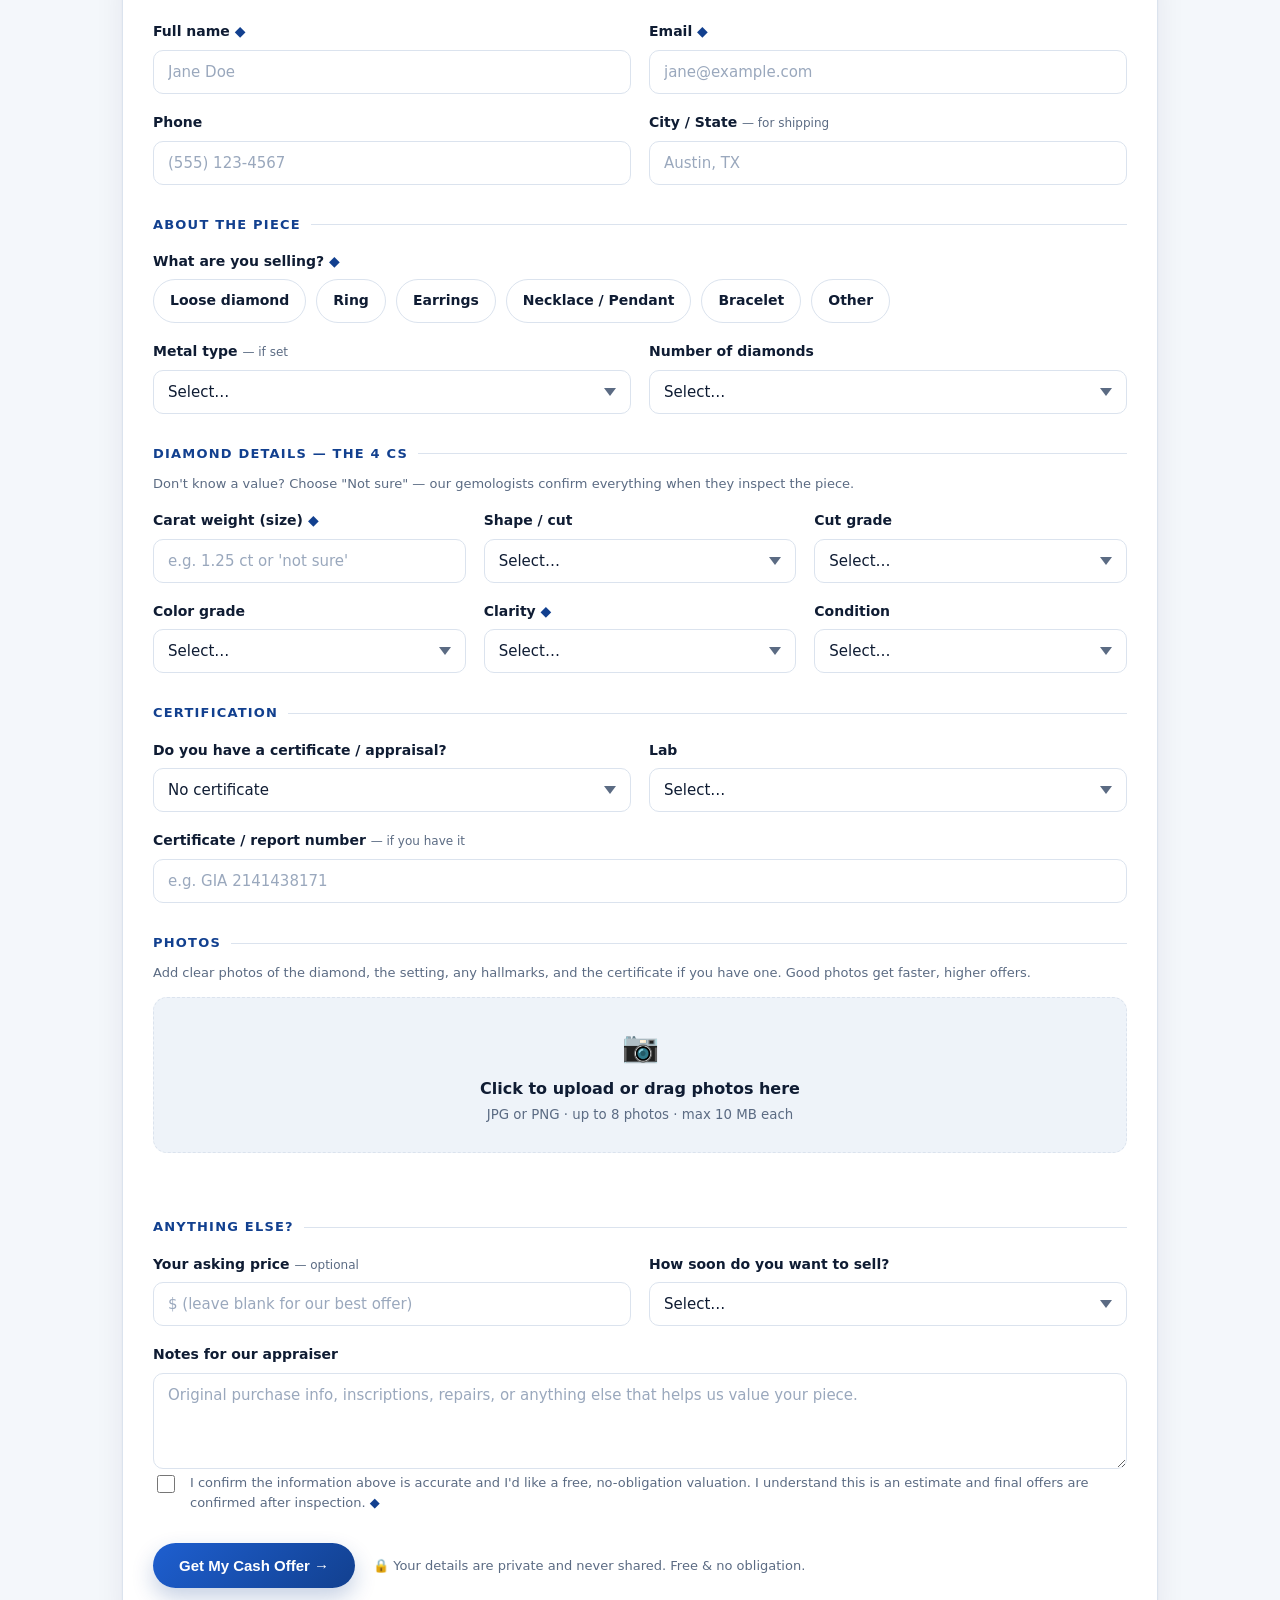
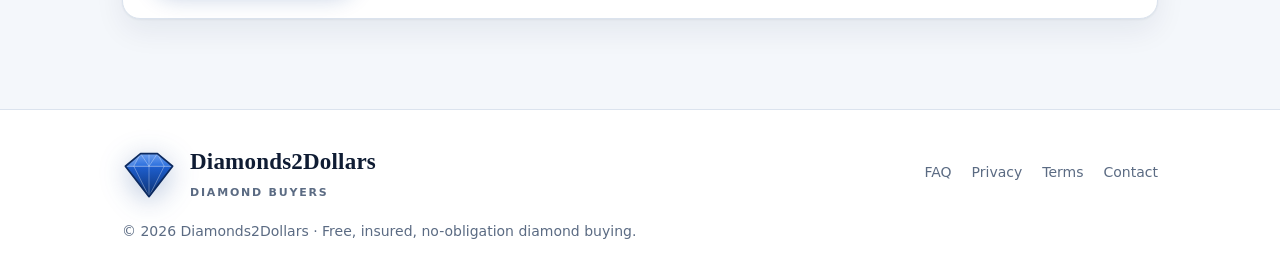
==== commit 1d155523: "Refine logo to faceted brilliant-cut mark; update FAQ + overnight shipping - Replace cramped D2D mon" ====
--- a/index.html
+++ b/index.html
@@ -13,7 +13,7 @@
 <header>
   <div class="wrap nav">
     <a class="brand" href="/">
-      <div class="logo" aria-label="Diamonds2Dollars"><svg viewBox="0 0 64 64" role="img" aria-hidden="true"><defs><linearGradient id="d2dGem" x1="0.15" y1="0" x2="0.7" y2="1"><stop offset="0" stop-color="#4f88ea"/><stop offset=".5" stop-color="#1e5fd0"/><stop offset="1" stop-color="#0f3a83"/></linearGradient></defs><path d="M32,3 L61,32 L32,61 L3,32 Z" fill="url(#d2dGem)"/><path d="M32,3 L3,32 L32,32 Z" fill="#ffffff" fill-opacity=".16"/><path d="M32,10 L54,32 L32,54 L10,32 Z" fill="none" stroke="#ffffff" stroke-opacity=".30" stroke-width="1.3"/><text x="32" y="33" text-anchor="middle" dominant-baseline="central" font-family="'Segoe UI',system-ui,-apple-system,Helvetica,Arial,sans-serif" font-size="17.5" font-weight="800" letter-spacing="-1" fill="#ffffff">D2D</text><path d="M32,3 L61,32 L32,61 L3,32 Z" fill="none" stroke="#0c2a60" stroke-width="2" stroke-linejoin="round"/></svg></div>
+      <div class="logo" aria-label="Diamonds2Dollars"><svg viewBox="0 0 64 64" role="img" aria-hidden="true"><defs><linearGradient id="d2dCrown" x1="0" y1="0" x2="0" y2="1"><stop offset="0" stop-color="#6ea0f0"/><stop offset="1" stop-color="#2b6fdd"/></linearGradient><linearGradient id="d2dPav" x1="0" y1="0" x2="0" y2="1"><stop offset="0" stop-color="#1e5fd0"/><stop offset="1" stop-color="#0c3170"/></linearGradient></defs><path d="M4,24 L22,9 L42,9 L60,24 Z" fill="url(#d2dCrown)"/><path d="M4,24 L60,24 L32,60 Z" fill="url(#d2dPav)"/><path d="M4,24 L22,9 L14,24 Z" fill="#ffffff" fill-opacity=".14"/><g fill="none" stroke="#ffffff" stroke-opacity=".38" stroke-width="1" stroke-linejoin="round"><path d="M4,24 L60,24"/><path d="M22,9 L42,9"/><path d="M22,9 L14,24"/><path d="M42,9 L50,24"/><path d="M32,9 L32,24"/><path d="M22,9 L32,24"/><path d="M42,9 L32,24"/><path d="M14,24 L32,60"/><path d="M32,24 L32,60"/><path d="M50,24 L32,60"/></g><path d="M4,24 L22,9 L42,9 L60,24 L32,60 Z" fill="none" stroke="#0c2a60" stroke-width="2" stroke-linejoin="round"/></svg></div>
       <div>Diamonds2Dollars<small>Diamond Buyers</small></div>
     </a>
     <div class="nav-links">
@@ -29,13 +29,13 @@
     <div>
       <span class="eyebrow">◆ Free · No-obligation valuation</span>
       <h1>Turn your diamond into <span>cash</span> — fast &amp; fair.</h1>
-      <p class="lede">Submit your diamond jewelry details and photos below. We review every submission and email you a cash offer — no middlemen, no pressure. If you accept, we send a prepaid, insured shipping label, and our gemologists in California confirm the piece before we pay by Zelle or check.</p>
+      <p class="lede">Submit your diamond jewelry details and photos below. We review every submission and email you a cash offer — no middlemen, no pressure. If you accept, we send a prepaid, insured, overnight shipping label. Our gemologists in California confirm the piece and send your offer within 1 business day of delivery, and we pay by Zelle or check.</p>
       <div class="hero-cta">
         <a class="btn btn-gold" href="#valuation">Start My Free Valuation</a>
         <a class="btn btn-ghost" href="#how">How it works</a>
       </div>
       <div class="badges">
-        <div class="badge"><span class="dot"></span><b>Prepaid, insured</b>&nbsp;shipping</div>
+        <div class="badge"><span class="dot"></span><b>Insured, overnight</b>&nbsp;shipping</div>
         <div class="badge"><span class="dot"></span><b>No-obligation</b>&nbsp;offers</div>
         <div class="badge"><span class="dot"></span>Paid by&nbsp;<b>Zelle or check</b></div>
       </div>
@@ -47,8 +47,8 @@
       <div class="steps">
         <div class="step"><div class="n">1</div><div><b>Submit the form</b><small>Tell us about your diamond and add photos.</small></div></div>
         <div class="step"><div class="n">2</div><div><b>Get your offer</b><small>We review your details and email you a cash offer.</small></div></div>
-        <div class="step"><div class="n">3</div><div><b>Ship it free &amp; insured</b><small>Accept, and we send a prepaid, insured shipping label.</small></div></div>
-        <div class="step"><div class="n">4</div><div><b>Get paid</b><small>Our gemologists confirm the piece, then we pay by Zelle or check. Don't like the final offer? We return it and cover return shipping.</small></div></div>
+        <div class="step"><div class="n">3</div><div><b>Ship it free, overnight</b><small>Accept, and we send a prepaid, insured, overnight shipping label.</small></div></div>
+        <div class="step"><div class="n">4</div><div><b>Get paid</b><small>Our gemologists confirm the piece within 1 business day of delivery, then we pay by Zelle or check. Don't like the final offer? We return it and cover return shipping.</small></div></div>
       </div>
     </div>
   </div>
@@ -57,7 +57,7 @@
 <div class="strip">
   <div class="wrap">
     <div class="stat"><b>Free</b><span>No-obligation offers</span></div>
-    <div class="stat"><b>Insured</b><span>Prepaid shipping label</span></div>
+    <div class="stat"><b>Overnight</b><span>Insured shipping label</span></div>
     <div class="stat"><b>Private</b><span>Your details stay confidential</span></div>
     <div class="stat"><b>Zelle / Check</b><span>Fast, flexible payment</span></div>
   </div>
@@ -342,7 +342,7 @@
 
 <footer>
   <div class="wrap foot-grid">
-    <div class="brand"><div class="logo" aria-label="Diamonds2Dollars"><svg viewBox="0 0 64 64" role="img" aria-hidden="true"><defs><linearGradient id="d2dGem" x1="0.15" y1="0" x2="0.7" y2="1"><stop offset="0" stop-color="#4f88ea"/><stop offset=".5" stop-color="#1e5fd0"/><stop offset="1" stop-color="#0f3a83"/></linearGradient></defs><path d="M32,3 L61,32 L32,61 L3,32 Z" fill="url(#d2dGem)"/><path d="M32,3 L3,32 L32,32 Z" fill="#ffffff" fill-opacity=".16"/><path d="M32,10 L54,32 L32,54 L10,32 Z" fill="none" stroke="#ffffff" stroke-opacity=".30" stroke-width="1.3"/><text x="32" y="33" text-anchor="middle" dominant-baseline="central" font-family="'Segoe UI',system-ui,-apple-system,Helvetica,Arial,sans-serif" font-size="17.5" font-weight="800" letter-spacing="-1" fill="#ffffff">D2D</text><path d="M32,3 L61,32 L32,61 L3,32 Z" fill="none" stroke="#0c2a60" stroke-width="2" stroke-linejoin="round"/></svg></div><div>Diamonds2Dollars<small>Diamond Buyers</small></div></div>
+    <div class="brand"><div class="logo" aria-label="Diamonds2Dollars"><svg viewBox="0 0 64 64" role="img" aria-hidden="true"><defs><linearGradient id="d2dCrown" x1="0" y1="0" x2="0" y2="1"><stop offset="0" stop-color="#6ea0f0"/><stop offset="1" stop-color="#2b6fdd"/></linearGradient><linearGradient id="d2dPav" x1="0" y1="0" x2="0" y2="1"><stop offset="0" stop-color="#1e5fd0"/><stop offset="1" stop-color="#0c3170"/></linearGradient></defs><path d="M4,24 L22,9 L42,9 L60,24 Z" fill="url(#d2dCrown)"/><path d="M4,24 L60,24 L32,60 Z" fill="url(#d2dPav)"/><path d="M4,24 L22,9 L14,24 Z" fill="#ffffff" fill-opacity=".14"/><g fill="none" stroke="#ffffff" stroke-opacity=".38" stroke-width="1" stroke-linejoin="round"><path d="M4,24 L60,24"/><path d="M22,9 L42,9"/><path d="M22,9 L14,24"/><path d="M42,9 L50,24"/><path d="M32,9 L32,24"/><path d="M22,9 L32,24"/><path d="M42,9 L32,24"/><path d="M14,24 L32,60"/><path d="M32,24 L32,60"/><path d="M50,24 L32,60"/></g><path d="M4,24 L22,9 L42,9 L60,24 L32,60 Z" fill="none" stroke="#0c2a60" stroke-width="2" stroke-linejoin="round"/></svg></div><div>Diamonds2Dollars<small>Diamond Buyers</small></div></div>
     <div class="foot-links">
       <a href="/faq.html">FAQ</a>
       <a href="/privacy.html">Privacy</a>
--- a/styles.css
+++ b/styles.css
@@ -42,14 +42,14 @@
     border-bottom:1px solid var(--line);
   }
   .nav{display:flex;align-items:center;justify-content:space-between;height:80px}
-  .brand{display:flex;align-items:center;gap:14px;font-weight:800;font-size:21px;letter-spacing:-.3px;color:var(--text)}
+  .brand{display:flex;align-items:center;gap:14px;font-family:Georgia,"Times New Roman",serif;font-weight:700;font-size:23px;letter-spacing:.2px;color:var(--text)}
   .logo{
     width:54px;height:54px;flex:0 0 auto;
     display:grid;place-items:center;
     filter:drop-shadow(0 6px 14px rgba(18,64,143,.30));
   }
   .logo svg{width:54px;height:54px;display:block}
-  .brand small{display:block;font-weight:600;color:var(--muted);font-size:11px;letter-spacing:1.8px;text-transform:uppercase;margin-top:3px}
+  .brand small{display:block;font-family:"Segoe UI",system-ui,-apple-system,Roboto,Helvetica,Arial,sans-serif;font-weight:600;color:var(--muted);font-size:11px;letter-spacing:1.8px;text-transform:uppercase;margin-top:4px}
   .nav .cta{
     display:inline-block;padding:10px 18px;border-radius:999px;
     background:linear-gradient(135deg,var(--primary-2),var(--primary));
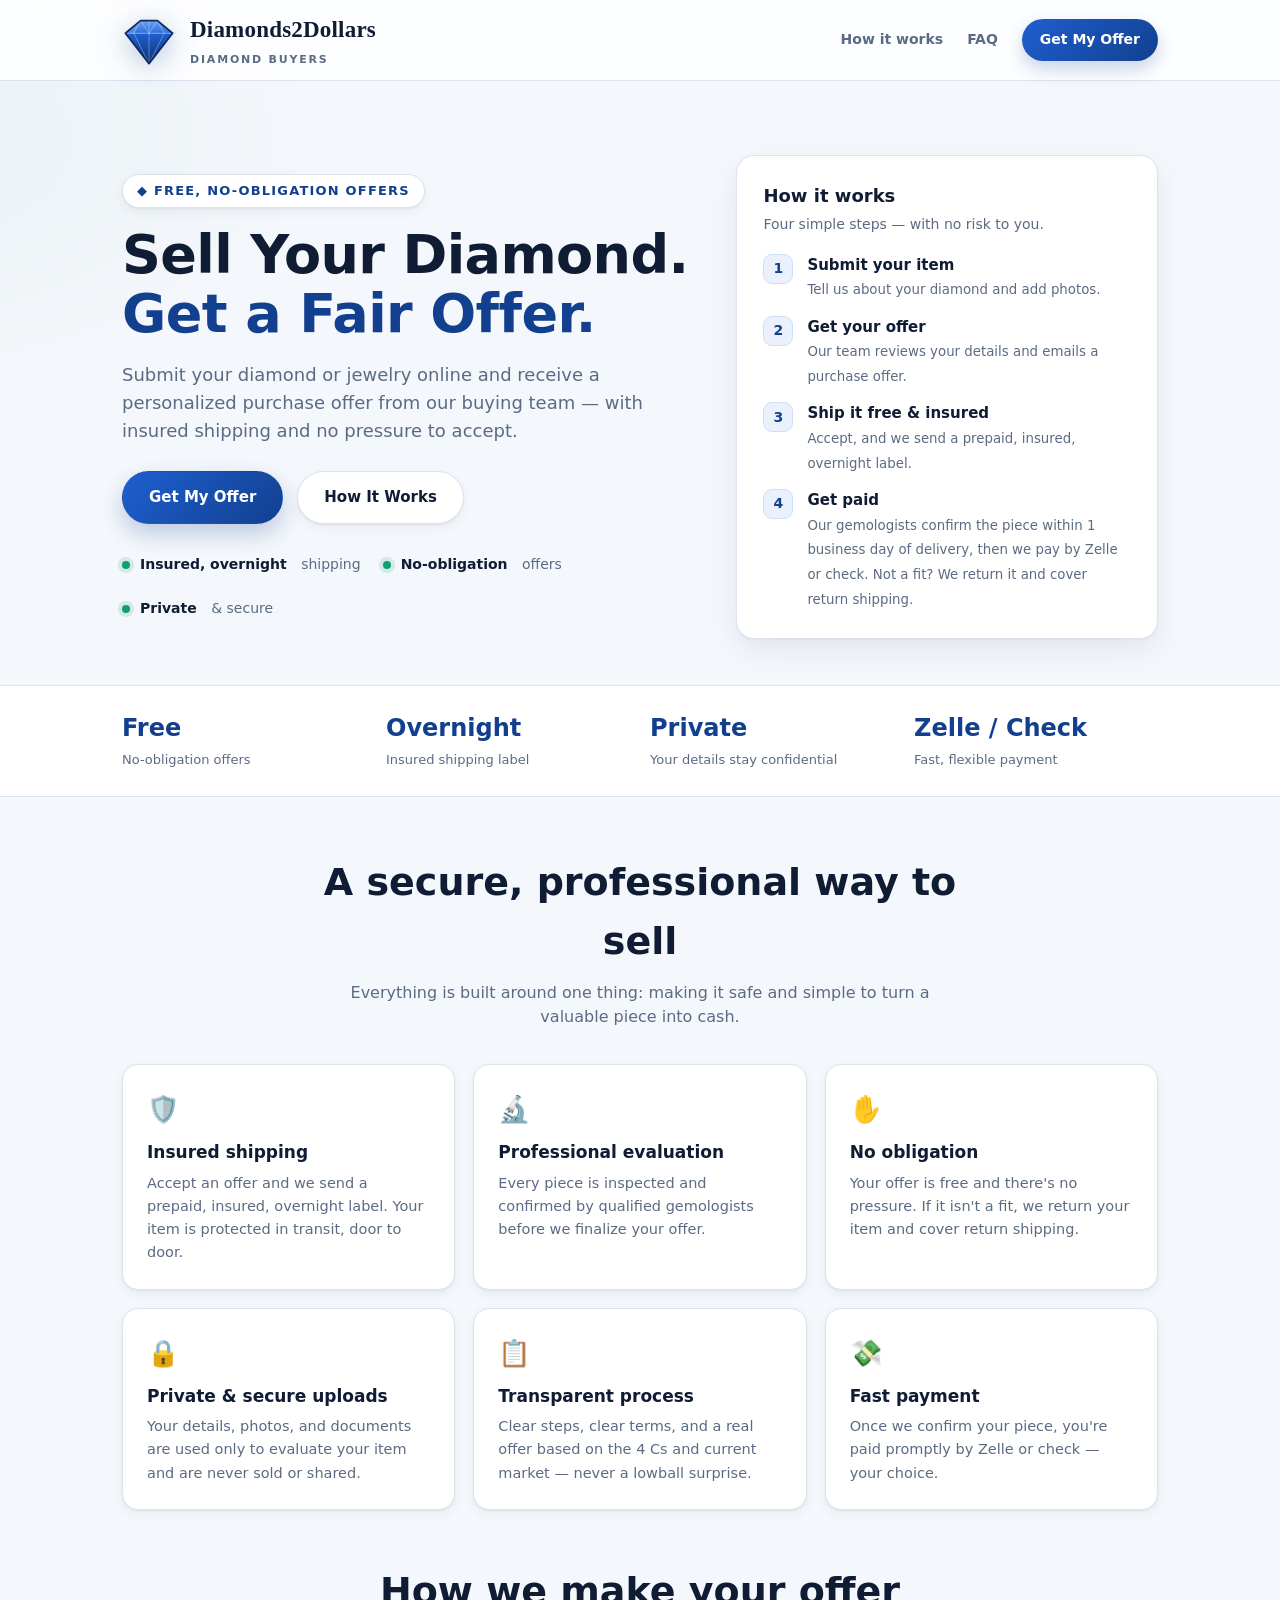
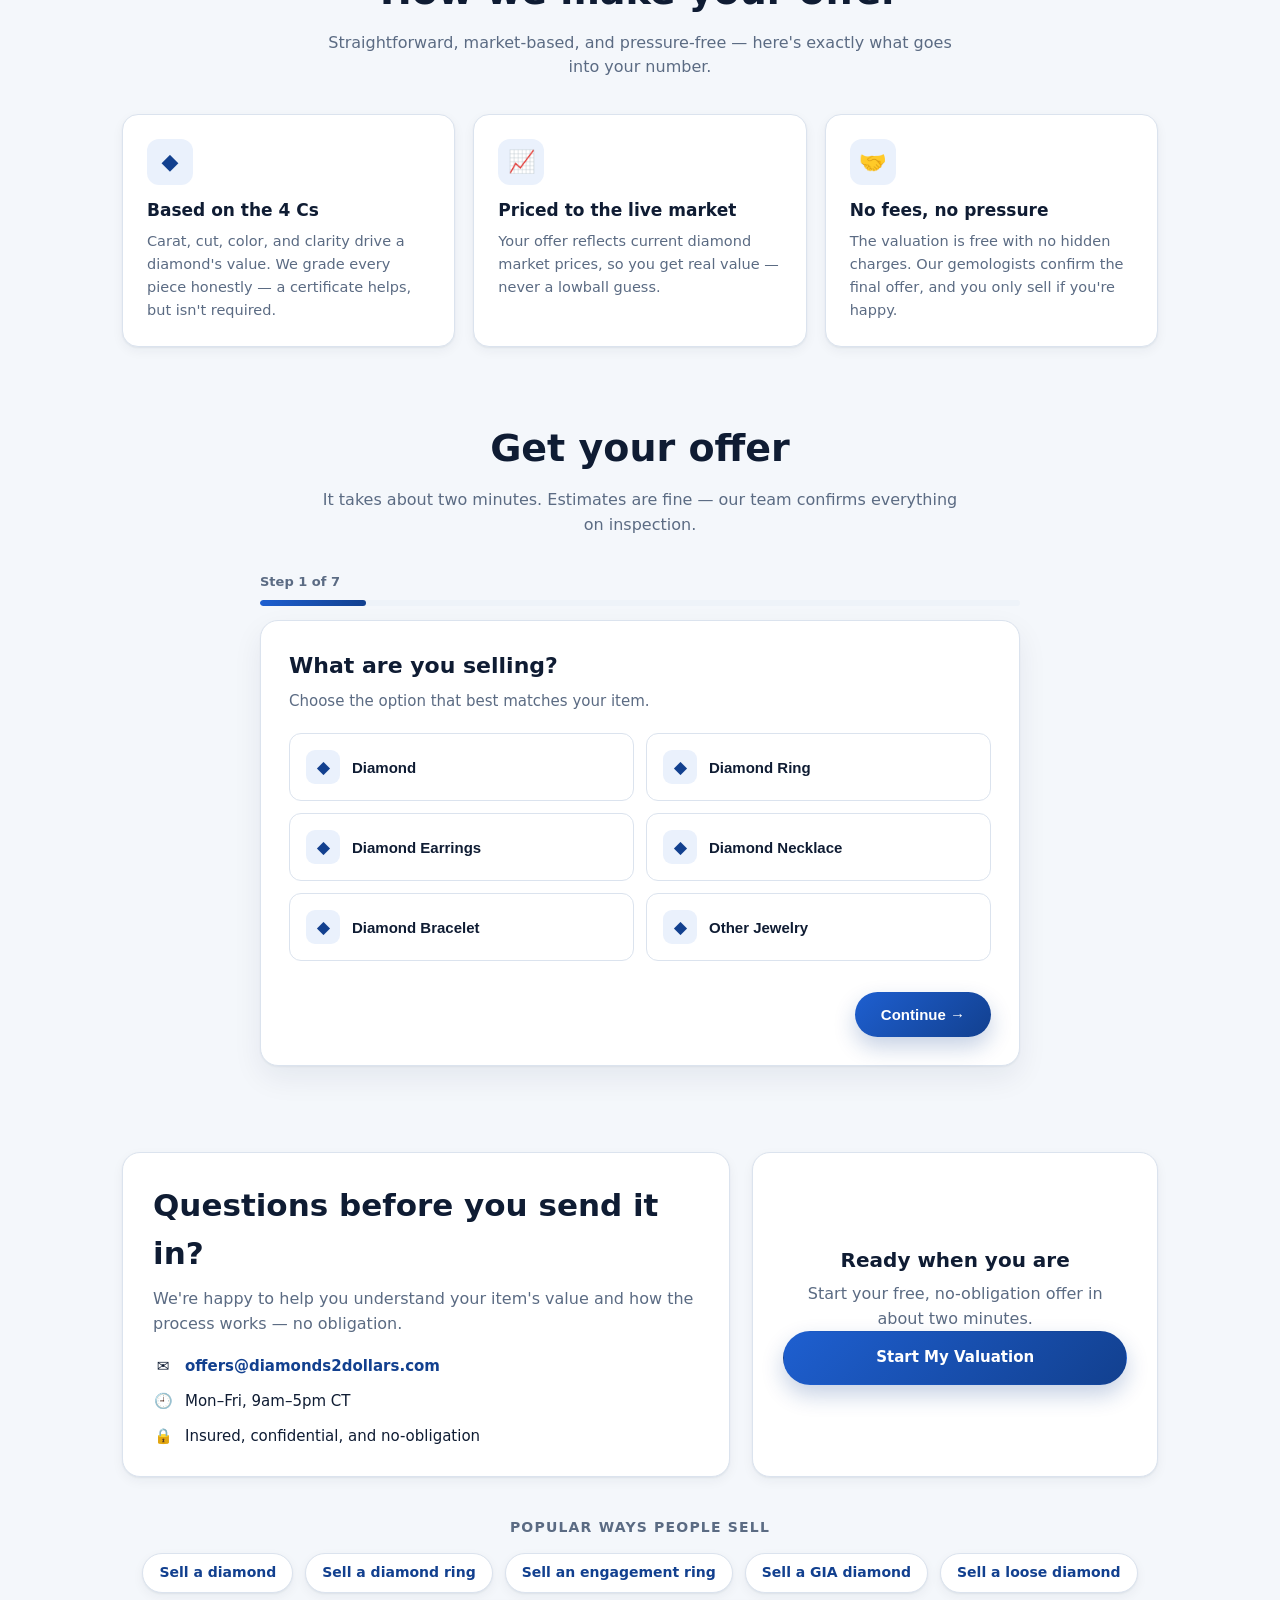
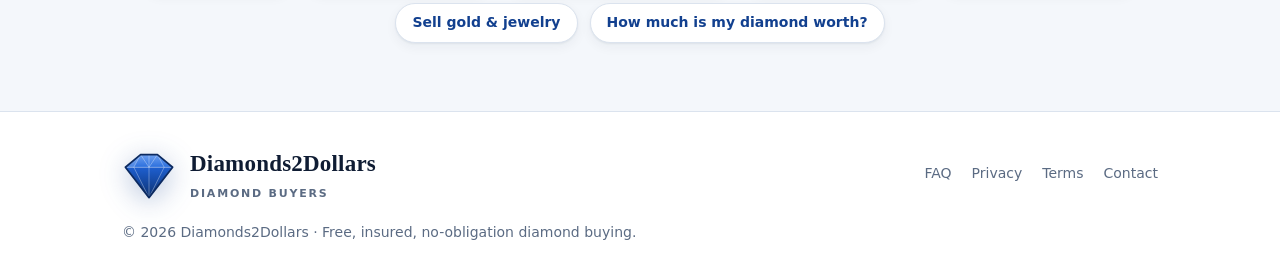
==== commit ac610473: "Transform into a polished, high-converting diamond-buying platform Customer-facing (fits existing st" ====
--- a/index.html
+++ b/index.html
@@ -3,10 +3,36 @@
 <head>
 <meta charset="UTF-8">
 <meta name="viewport" content="width=device-width, initial-scale=1.0">
-<title>Diamonds2Dollars — Sell Your Diamond</title>
-<meta name="description" content="Get a fast, fair cash offer for your diamond jewelry. Submit your details and photos for a free, no-obligation valuation.">
+<title>Sell Your Diamond Online — Get a Fair Offer | Diamonds2Dollars</title>
+<meta name="description" content="Sell your diamond or jewelry online and receive a personalized purchase offer from our buying team. Free, no-obligation offers, insured overnight shipping, and payment by Zelle or check.">
+<link rel="canonical" href="https://diamonds2dollars.com/">
+<meta name="theme-color" content="#12408f">
+<!-- Open Graph / social preview -->
+<meta property="og:type" content="website">
+<meta property="og:site_name" content="Diamonds2Dollars">
+<meta property="og:title" content="Sell Your Diamond. Get a Fair Offer.">
+<meta property="og:description" content="Submit your diamond or jewelry online and receive a personalized purchase offer from our buying team. Insured shipping, no-obligation offers.">
+<meta property="og:url" content="https://diamonds2dollars.com/">
+<meta property="og:image" content="https://diamonds2dollars.com/og.png">
+<meta name="twitter:card" content="summary_large_image">
+<meta name="twitter:title" content="Sell Your Diamond. Get a Fair Offer.">
+<meta name="twitter:description" content="Submit your diamond or jewelry online and receive a personalized purchase offer from our buying team.">
+<meta name="twitter:image" content="https://diamonds2dollars.com/og.png">
 <link rel="icon" href="/favicon.svg" type="image/svg+xml">
 <link rel="stylesheet" href="/styles.css">
+<script type="application/ld+json">
+{
+  "@context": "https://schema.org",
+  "@type": "Organization",
+  "name": "Diamonds2Dollars",
+  "url": "https://diamonds2dollars.com/",
+  "logo": "https://diamonds2dollars.com/og.png",
+  "email": "offers@diamonds2dollars.com",
+  "description": "Online diamond and jewelry buying service. Submit your item for a free, no-obligation purchase offer.",
+  "areaServed": "US",
+  "contactPoint": { "@type": "ContactPoint", "contactType": "customer service", "email": "offers@diamonds2dollars.com", "availableLanguage": "English" }
+}
+</script>
 </head>
 <body>
 
@@ -16,10 +42,12 @@
       <div class="logo" aria-label="Diamonds2Dollars"><svg viewBox="0 0 64 64" role="img" aria-hidden="true"><defs><linearGradient id="d2dCrown" x1="0" y1="0" x2="0" y2="1"><stop offset="0" stop-color="#6ea0f0"/><stop offset="1" stop-color="#2b6fdd"/></linearGradient><linearGradient id="d2dPav" x1="0" y1="0" x2="0" y2="1"><stop offset="0" stop-color="#1e5fd0"/><stop offset="1" stop-color="#0c3170"/></linearGradient></defs><path d="M4,24 L22,9 L42,9 L60,24 Z" fill="url(#d2dCrown)"/><path d="M4,24 L60,24 L32,60 Z" fill="url(#d2dPav)"/><path d="M4,24 L22,9 L14,24 Z" fill="#ffffff" fill-opacity=".14"/><g fill="none" stroke="#ffffff" stroke-opacity=".38" stroke-width="1" stroke-linejoin="round"><path d="M4,24 L60,24"/><path d="M22,9 L42,9"/><path d="M22,9 L14,24"/><path d="M42,9 L50,24"/><path d="M32,9 L32,24"/><path d="M22,9 L32,24"/><path d="M42,9 L32,24"/><path d="M14,24 L32,60"/><path d="M32,24 L32,60"/><path d="M50,24 L32,60"/></g><path d="M4,24 L22,9 L42,9 L60,24 L32,60 Z" fill="none" stroke="#0c2a60" stroke-width="2" stroke-linejoin="round"/></svg></div>
       <div>Diamonds2Dollars<small>Diamond Buyers</small></div>
     </a>
-    <div class="nav-links">
+    <nav class="nav-links">
+      <a href="#how">How it works</a>
       <a href="/faq.html">FAQ</a>
+      <span data-phone-only hidden><a data-tel class="nav-phone">Call <span data-cfg="phone"></span></a></span>
       <a class="cta" href="#valuation">Get My Offer</a>
-    </div>
+    </nav>
   </div>
 </header>
 
@@ -27,17 +55,17 @@
 <section class="hero">
   <div class="wrap hero-grid">
     <div>
-      <span class="eyebrow">◆ Free · No-obligation valuation</span>
-      <h1>Turn your diamond into <span>cash</span> — fast &amp; fair.</h1>
-      <p class="lede">Submit your diamond jewelry details and photos below. We review every submission and email you a cash offer — no middlemen, no pressure. If you accept, we send a prepaid, insured, overnight shipping label. Our gemologists in California confirm the piece and send your offer within 1 business day of delivery, and we pay by Zelle or check.</p>
+      <span class="eyebrow">◆ Free, no-obligation offers</span>
+      <h1>Sell Your Diamond.<br><span>Get a Fair Offer.</span></h1>
+      <p class="lede">Submit your diamond or jewelry online and receive a personalized purchase offer from our buying team — with insured shipping and no pressure to accept.</p>
       <div class="hero-cta">
-        <a class="btn btn-gold" href="#valuation">Start My Free Valuation</a>
-        <a class="btn btn-ghost" href="#how">How it works</a>
+        <a class="btn btn-gold" href="#valuation">Get My Offer</a>
+        <a class="btn btn-ghost" href="#how">How It Works</a>
       </div>
       <div class="badges">
         <div class="badge"><span class="dot"></span><b>Insured, overnight</b>&nbsp;shipping</div>
         <div class="badge"><span class="dot"></span><b>No-obligation</b>&nbsp;offers</div>
-        <div class="badge"><span class="dot"></span>Paid by&nbsp;<b>Zelle or check</b></div>
+        <div class="badge"><span class="dot"></span><b>Private</b>&nbsp;&amp; secure</div>
       </div>
     </div>
 
@@ -45,10 +73,10 @@
       <h3>How it works</h3>
       <p>Four simple steps — with no risk to you.</p>
       <div class="steps">
-        <div class="step"><div class="n">1</div><div><b>Submit the form</b><small>Tell us about your diamond and add photos.</small></div></div>
-        <div class="step"><div class="n">2</div><div><b>Get your offer</b><small>We review your details and email you a cash offer.</small></div></div>
-        <div class="step"><div class="n">3</div><div><b>Ship it free, overnight</b><small>Accept, and we send a prepaid, insured, overnight shipping label.</small></div></div>
-        <div class="step"><div class="n">4</div><div><b>Get paid</b><small>Our gemologists confirm the piece within 1 business day of delivery, then we pay by Zelle or check. Don't like the final offer? We return it and cover return shipping.</small></div></div>
+        <div class="step"><div class="n">1</div><div><b>Submit your item</b><small>Tell us about your diamond and add photos.</small></div></div>
+        <div class="step"><div class="n">2</div><div><b>Get your offer</b><small>Our team reviews your details and emails a purchase offer.</small></div></div>
+        <div class="step"><div class="n">3</div><div><b>Ship it free &amp; insured</b><small>Accept, and we send a prepaid, insured, overnight label.</small></div></div>
+        <div class="step"><div class="n">4</div><div><b>Get paid</b><small>Our gemologists confirm the piece within 1 business day of delivery, then we pay by Zelle or check. Not a fit? We return it and cover return shipping.</small></div></div>
       </div>
     </div>
   </div>
@@ -63,6 +91,24 @@
   </div>
 </div>
 
+<!-- WHY SELL TO US -->
+<section class="trust-section">
+  <div class="wrap">
+    <div class="section-head">
+      <h2>A secure, professional way to sell</h2>
+      <p>Everything is built around one thing: making it safe and simple to turn a valuable piece into cash.</p>
+    </div>
+    <div class="trust-grid">
+      <div class="trust-card"><div class="tic">🛡️</div><h3>Insured shipping</h3><p>Accept an offer and we send a prepaid, insured, overnight label. Your item is protected in transit, door to door.</p></div>
+      <div class="trust-card"><div class="tic">🔬</div><h3>Professional evaluation</h3><p>Every piece is inspected and confirmed by qualified gemologists before we finalize your offer.</p></div>
+      <div class="trust-card"><div class="tic">✋</div><h3>No obligation</h3><p>Your offer is free and there's no pressure. If it isn't a fit, we return your item and cover return shipping.</p></div>
+      <div class="trust-card"><div class="tic">🔒</div><h3>Private &amp; secure uploads</h3><p>Your details, photos, and documents are used only to evaluate your item and are never sold or shared.</p></div>
+      <div class="trust-card"><div class="tic">📋</div><h3>Transparent process</h3><p>Clear steps, clear terms, and a real offer based on the 4 Cs and current market — never a lowball surprise.</p></div>
+      <div class="trust-card"><div class="tic">💸</div><h3>Fast payment</h3><p>Once we confirm your piece, you're paid promptly by Zelle or check — your choice.</p></div>
+    </div>
+  </div>
+</section>
+
 <!-- HOW WE MAKE YOUR OFFER -->
 <section class="offer-section">
   <div class="wrap">
@@ -71,467 +117,98 @@
       <p>Straightforward, market-based, and pressure-free — here's exactly what goes into your number.</p>
     </div>
     <div class="offer-grid">
-      <div class="offer-card">
-        <div class="ic">◆</div>
-        <h3>Based on the 4 Cs</h3>
-        <p>Carat, cut, color, and clarity drive a diamond's value. We grade every piece honestly &mdash; a certificate helps, but isn't required.</p>
-      </div>
-      <div class="offer-card">
-        <div class="ic">📈</div>
-        <h3>Priced to the live market</h3>
-        <p>Your offer reflects current diamond market prices, so you get real value &mdash; never a lowball guess.</p>
-      </div>
-      <div class="offer-card">
-        <div class="ic">🤝</div>
-        <h3>No fees, no pressure</h3>
-        <p>The valuation is free with no hidden charges. Our gemologists confirm the final offer, and you only sell if you're happy.</p>
-      </div>
-    </div>
-  </div>
-</section>
-
-<!-- FORM -->
+      <div class="offer-card"><div class="ic">◆</div><h3>Based on the 4 Cs</h3><p>Carat, cut, color, and clarity drive a diamond's value. We grade every piece honestly &mdash; a certificate helps, but isn't required.</p></div>
+      <div class="offer-card"><div class="ic">📈</div><h3>Priced to the live market</h3><p>Your offer reflects current diamond market prices, so you get real value &mdash; never a lowball guess.</p></div>
+      <div class="offer-card"><div class="ic">🤝</div><h3>No fees, no pressure</h3><p>The valuation is free with no hidden charges. Our gemologists confirm the final offer, and you only sell if you're happy.</p></div>
+    </div>
+  </div>
+</section>
+
+<!-- SUBMISSION WIZARD -->
 <section class="form-section" id="valuation">
   <div class="wrap">
     <div class="section-head">
-      <h2>Get your diamond valued</h2>
-      <p>The more detail you provide, the more accurate and competitive your offer. Fields marked <span style="color:var(--primary)">◆</span> are required.</p>
-    </div>
-
-    <form id="valuationForm" novalidate>
-      <!-- Contact -->
-      <fieldset>
-        <legend>Your contact details</legend>
-        <div class="grid">
-          <div class="field">
-            <label>Full name <span class="req">◆</span></label>
-            <input type="text" name="name" placeholder="Jane Doe" required>
-            <div class="error">Please enter your name.</div>
-          </div>
-          <div class="field">
-            <label>Email <span class="req">◆</span></label>
-            <input type="email" name="email" placeholder="jane@example.com" required>
-            <div class="error">Please enter a valid email.</div>
-          </div>
-          <div class="field">
-            <label>Phone</label>
-            <input type="tel" name="phone" placeholder="(555) 123-4567">
-          </div>
-          <div class="field">
-            <label>City / State <span class="hint">— for shipping</span></label>
-            <input type="text" name="location" placeholder="Austin, TX">
-          </div>
-        </div>
-      </fieldset>
-
-      <!-- Item -->
-      <fieldset>
-        <legend>About the piece</legend>
-        <div class="grid">
-          <div class="field full">
-            <label>What are you selling? <span class="req">◆</span></label>
-            <div class="radio-row">
-              <label class="chip"><input type="radio" name="itemType" value="Loose diamond" required><span>Loose diamond</span></label>
-              <label class="chip"><input type="radio" name="itemType" value="Ring"><span>Ring</span></label>
-              <label class="chip"><input type="radio" name="itemType" value="Earrings"><span>Earrings</span></label>
-              <label class="chip"><input type="radio" name="itemType" value="Necklace / Pendant"><span>Necklace / Pendant</span></label>
-              <label class="chip"><input type="radio" name="itemType" value="Bracelet"><span>Bracelet</span></label>
-              <label class="chip"><input type="radio" name="itemType" value="Other"><span>Other</span></label>
-            </div>
-            <div class="error">Please choose an item type.</div>
-          </div>
-          <div class="field">
-            <label>Metal type <span class="hint">— if set</span></label>
-            <select name="metal">
-              <option value="">Select…</option>
-              <option>Platinum</option>
-              <option>18K White Gold</option>
-              <option>18K Yellow Gold</option>
-              <option>14K White Gold</option>
-              <option>14K Yellow Gold</option>
-              <option>Rose Gold</option>
-              <option>Silver</option>
-              <option>Not sure</option>
-              <option>N/A — loose stone</option>
-            </select>
-          </div>
-          <div class="field">
-            <label>Number of diamonds</label>
-            <select name="stoneCount">
-              <option value="">Select…</option>
-              <option>1 (single center stone)</option>
-              <option>Center stone + accents</option>
-              <option>Multiple / cluster</option>
-              <option>Not sure</option>
-            </select>
-          </div>
-        </div>
-      </fieldset>
-
-      <!-- The 4 Cs -->
-      <fieldset>
-        <legend>Diamond details — the 4 Cs</legend>
-        <p class="note" style="margin:-6px 0 16px">Don't know a value? Choose "Not sure" — our gemologists confirm everything when they inspect the piece.</p>
-        <div class="grid-3">
-          <div class="field">
-            <label>Carat weight (size) <span class="req">◆</span></label>
-            <input type="text" name="carat" placeholder="e.g. 1.25 ct or 'not sure'" required>
-            <div class="error">Please estimate the carat / size.</div>
-          </div>
-          <div class="field">
-            <label>Shape / cut</label>
-            <select name="shape">
-              <option value="">Select…</option>
-              <option>Round Brilliant</option>
-              <option>Princess</option>
-              <option>Cushion</option>
-              <option>Oval</option>
-              <option>Emerald</option>
-              <option>Radiant</option>
-              <option>Pear</option>
-              <option>Marquise</option>
-              <option>Asscher</option>
-              <option>Heart</option>
-              <option>Other / Not sure</option>
-            </select>
-          </div>
-          <div class="field">
-            <label>Cut grade</label>
-            <select name="cutGrade">
-              <option value="">Select…</option>
-              <option>Excellent / Ideal</option>
-              <option>Very Good</option>
-              <option>Good</option>
-              <option>Fair</option>
-              <option>Poor</option>
-              <option>Not sure</option>
-            </select>
-          </div>
-          <div class="field">
-            <label>Color grade</label>
-            <select name="color">
-              <option value="">Select…</option>
-              <option>D (colorless)</option>
-              <option>E</option><option>F</option>
-              <option>G</option><option>H</option>
-              <option>I</option><option>J</option>
-              <option>K–M (faint)</option>
-              <option>Fancy color</option>
-              <option>Not sure</option>
-            </select>
-          </div>
-          <div class="field">
-            <label>Clarity <span class="req">◆</span></label>
-            <select name="clarity" required>
-              <option value="">Select…</option>
-              <option>FL — Flawless</option>
-              <option>IF — Internally Flawless</option>
-              <option>VVS1</option><option>VVS2</option>
-              <option>VS1</option><option>VS2</option>
-              <option>SI1</option><option>SI2</option>
-              <option>I1</option><option>I2</option><option>I3</option>
-              <option>Not sure</option>
-            </select>
-            <div class="error">Please select a clarity (or "Not sure").</div>
-          </div>
-          <div class="field">
-            <label>Condition</label>
-            <select name="condition">
-              <option value="">Select…</option>
-              <option>Like new</option>
-              <option>Lightly worn</option>
-              <option>Visible wear</option>
-              <option>Damaged / chipped</option>
-              <option>Not sure</option>
-            </select>
-          </div>
-        </div>
-      </fieldset>
-
-      <!-- Certification -->
-      <fieldset>
-        <legend>Certification</legend>
-        <div class="grid">
-          <div class="field">
-            <label>Do you have a certificate / appraisal?</label>
-            <select name="hasCert" id="hasCert">
-              <option value="No">No certificate</option>
-              <option value="Yes">Yes, I have one</option>
-              <option value="Unsure">Not sure</option>
-            </select>
-          </div>
-          <div class="field">
-            <label>Lab</label>
-            <select name="certLab">
-              <option value="">Select…</option>
-              <option>GIA</option>
-              <option>IGI</option>
-              <option>AGS</option>
-              <option>EGL</option>
-              <option>Other</option>
-              <option>N/A</option>
-            </select>
-          </div>
-          <div class="field full">
-            <label>Certificate / report number <span class="hint">— if you have it</span></label>
-            <input type="text" name="certNumber" placeholder="e.g. GIA 2141438171">
-          </div>
-        </div>
-      </fieldset>
-
-      <!-- Photos -->
-      <fieldset>
-        <legend>Photos</legend>
-        <p class="note" style="margin:-6px 0 14px">Add clear photos of the diamond, the setting, any hallmarks, and the certificate if you have one. Good photos get faster, higher offers.</p>
-        <div class="grid">
-          <div class="drop" id="dropZone">
-            <div class="ico">📷</div>
-            <b>Click to upload or drag photos here</b>
-            <small>JPG or PNG · up to 8 photos · max 10&nbsp;MB each</small>
-            <input type="file" id="fileInput" accept="image/*" multiple hidden>
-          </div>
-          <div class="previews" id="previews"></div>
-        </div>
-      </fieldset>
-
-      <!-- Notes + price -->
-      <fieldset>
-        <legend>Anything else?</legend>
-        <div class="grid">
-          <div class="field">
-            <label>Your asking price <span class="hint">— optional</span></label>
-            <input type="text" name="askingPrice" placeholder="$ (leave blank for our best offer)">
-          </div>
-          <div class="field">
-            <label>How soon do you want to sell?</label>
-            <select name="timeline">
-              <option value="">Select…</option>
-              <option>As soon as possible</option>
-              <option>Within a few weeks</option>
-              <option>Just exploring value</option>
-            </select>
-          </div>
-          <div class="field full">
-            <label>Notes for our appraiser</label>
-            <textarea name="notes" placeholder="Original purchase info, inscriptions, repairs, or anything else that helps us value your piece."></textarea>
-          </div>
-        </div>
-        <div class="consent">
-          <input type="checkbox" id="consent" name="consent" required>
-          <label for="consent">I confirm the information above is accurate and I'd like a free, no-obligation valuation. I understand this is an estimate and final offers are confirmed after inspection. <span class="req">◆</span></label>
-        </div>
-        <div class="error" id="consentError" style="margin-left:30px">Please confirm to continue.</div>
-      </fieldset>
-
-      <div class="submit-row">
-        <button type="submit" class="btn btn-gold">Get My Cash Offer →</button>
-        <span class="note">🔒 Your details are private and never shared. Free &amp; no obligation.</span>
-      </div>
-    </form>
-
-    <!-- Success -->
-    <div class="success" id="success">
-      <div class="check">✓</div>
-      <h3>Thank you — your diamond is on our review desk.</h3>
-      <p>We've received your submission. One of our gemologists will review your details and email your cash offer, usually within one business day.</p>
-      <div class="summary" id="summary"></div>
-      <div style="margin-top:24px"><button class="btn btn-ghost" id="againBtn">Submit another piece</button></div>
+      <h2>Get your offer</h2>
+      <p>It takes about two minutes. Estimates are fine — our team confirms everything on inspection.</p>
+    </div>
+    <div id="wizard" class="wizard">
+      <noscript><p class="wz-noscript">Please enable JavaScript to use the submission form, or email us at <a href="mailto:offers@diamonds2dollars.com">offers@diamonds2dollars.com</a>.</p></noscript>
+    </div>
+  </div>
+</section>
+
+<!-- TESTIMONIALS — hidden until real, attributed reviews are supplied.
+     Do NOT publish invented reviews. Add real ones inside .review-grid and
+     remove the `hidden` attribute to make this section live. -->
+<section class="reviews-section" id="reviews" hidden>
+  <div class="wrap">
+    <div class="section-head"><h2>What sellers say</h2><p>Real experiences from people who sold to us.</p></div>
+    <div class="review-grid">
+      <!-- <figure class="review"><blockquote>"..."</blockquote><figcaption>— First name, City</figcaption></figure> -->
+    </div>
+  </div>
+</section>
+
+<!-- CONTACT / COMPANY -->
+<section class="contact-section" id="contact">
+  <div class="wrap contact-grid">
+    <div>
+      <h2>Questions before you send it in?</h2>
+      <p>We're happy to help you understand your item's value and how the process works — no obligation.</p>
+      <ul class="contact-list">
+        <li><span class="cl-ic">✉️</span> <a data-mailto href="mailto:offers@diamonds2dollars.com"><span data-cfg="email">offers@diamonds2dollars.com</span></a></li>
+        <li data-phone-only hidden><span class="cl-ic">📞</span> <a data-tel href="#"><span data-cfg="phone"></span></a></li>
+        <li><span class="cl-ic">🕘</span> <span data-cfg="hours">Mon–Fri, 9am–5pm CT</span></li>
+        <li><span class="cl-ic">🔒</span> Insured, confidential, and no-obligation</li>
+      </ul>
+    </div>
+    <div class="contact-cta">
+      <h3>Ready when you are</h3>
+      <p>Start your free, no-obligation offer in about two minutes.</p>
+      <a class="btn btn-gold" href="#valuation">Start My Valuation</a>
+    </div>
+  </div>
+</section>
+
+<section class="links-section">
+  <div class="wrap">
+    <h2 class="links-title">Popular ways people sell</h2>
+    <div class="links-row">
+      <a href="/sell-diamond.html">Sell a diamond</a>
+      <a href="/sell-diamond-ring.html">Sell a diamond ring</a>
+      <a href="/sell-engagement-ring.html">Sell an engagement ring</a>
+      <a href="/sell-gia-diamond.html">Sell a GIA diamond</a>
+      <a href="/sell-loose-diamond.html">Sell a loose diamond</a>
+      <a href="/sell-gold-jewelry.html">Sell gold &amp; jewelry</a>
+      <a href="/how-much-is-my-diamond-worth.html">How much is my diamond worth?</a>
     </div>
   </div>
 </section>
 
 <footer>
   <div class="wrap foot-grid">
-    <div class="brand"><div class="logo" aria-label="Diamonds2Dollars"><svg viewBox="0 0 64 64" role="img" aria-hidden="true"><defs><linearGradient id="d2dCrown" x1="0" y1="0" x2="0" y2="1"><stop offset="0" stop-color="#6ea0f0"/><stop offset="1" stop-color="#2b6fdd"/></linearGradient><linearGradient id="d2dPav" x1="0" y1="0" x2="0" y2="1"><stop offset="0" stop-color="#1e5fd0"/><stop offset="1" stop-color="#0c3170"/></linearGradient></defs><path d="M4,24 L22,9 L42,9 L60,24 Z" fill="url(#d2dCrown)"/><path d="M4,24 L60,24 L32,60 Z" fill="url(#d2dPav)"/><path d="M4,24 L22,9 L14,24 Z" fill="#ffffff" fill-opacity=".14"/><g fill="none" stroke="#ffffff" stroke-opacity=".38" stroke-width="1" stroke-linejoin="round"><path d="M4,24 L60,24"/><path d="M22,9 L42,9"/><path d="M22,9 L14,24"/><path d="M42,9 L50,24"/><path d="M32,9 L32,24"/><path d="M22,9 L32,24"/><path d="M42,9 L32,24"/><path d="M14,24 L32,60"/><path d="M32,24 L32,60"/><path d="M50,24 L32,60"/></g><path d="M4,24 L22,9 L42,9 L60,24 L32,60 Z" fill="none" stroke="#0c2a60" stroke-width="2" stroke-linejoin="round"/></svg></div><div>Diamonds2Dollars<small>Diamond Buyers</small></div></div>
+    <a class="brand" href="/"><div class="logo" aria-label="Diamonds2Dollars"><svg viewBox="0 0 64 64" role="img" aria-hidden="true"><defs><linearGradient id="d2dCrownF" x1="0" y1="0" x2="0" y2="1"><stop offset="0" stop-color="#6ea0f0"/><stop offset="1" stop-color="#2b6fdd"/></linearGradient><linearGradient id="d2dPavF" x1="0" y1="0" x2="0" y2="1"><stop offset="0" stop-color="#1e5fd0"/><stop offset="1" stop-color="#0c3170"/></linearGradient></defs><path d="M4,24 L22,9 L42,9 L60,24 Z" fill="url(#d2dCrownF)"/><path d="M4,24 L60,24 L32,60 Z" fill="url(#d2dPavF)"/><path d="M4,24 L22,9 L14,24 Z" fill="#ffffff" fill-opacity=".14"/><g fill="none" stroke="#ffffff" stroke-opacity=".38" stroke-width="1" stroke-linejoin="round"><path d="M4,24 L60,24"/><path d="M22,9 L42,9"/><path d="M22,9 L14,24"/><path d="M42,9 L50,24"/><path d="M32,9 L32,24"/><path d="M22,9 L32,24"/><path d="M42,9 L32,24"/><path d="M14,24 L32,60"/><path d="M32,24 L32,60"/><path d="M50,24 L32,60"/></g><path d="M4,24 L22,9 L42,9 L60,24 L32,60 Z" fill="none" stroke="#0c2a60" stroke-width="2" stroke-linejoin="round"/></svg></div><div>Diamonds2Dollars<small>Diamond Buyers</small></div></a>
     <div class="foot-links">
       <a href="/faq.html">FAQ</a>
       <a href="/privacy.html">Privacy</a>
       <a href="/terms.html">Terms</a>
-      <a href="mailto:offers@diamonds2dollars.com">Contact</a>
-    </div>
-    <div>© <span id="yr"></span> Diamonds2Dollars · Free, insured, no-obligation diamond buying.</div>
+      <a data-mailto href="mailto:offers@diamonds2dollars.com">Contact</a>
+    </div>
+    <div>&copy; <span id="yr"></span> Diamonds2Dollars &middot; Free, insured, no-obligation diamond buying.</div>
   </div>
 </footer>
 
 <script>
-  document.getElementById('yr').textContent = new Date().getFullYear();
-
-  /* ---------- In-page nav: scroll instead of hash navigation ----------
-     Raw "#id" links get blocked inside sandboxed preview frames, so handle
-     them with scrollIntoView and avoid any navigation. */
-  document.querySelectorAll('a[href^="#"]').forEach(a => {
-    a.addEventListener('click', e => {
-      const id = a.getAttribute('href').slice(1);
-      const target = document.getElementById(id);
-      if (target){ e.preventDefault(); target.scrollIntoView({behavior:'smooth', block:'start'}); }
+  // Smooth in-page scrolling (also avoids blocked hash navigation in sandboxed previews)
+  document.querySelectorAll('a[href^="#"]').forEach(function (a) {
+    a.addEventListener('click', function (e) {
+      var id = a.getAttribute('href').slice(1);
+      var t = document.getElementById(id);
+      if (t) { e.preventDefault(); t.scrollIntoView({ behavior: 'smooth', block: 'start' }); }
     });
   });
-
-  /* ---------- Photo uploads ---------- */
-  const dropZone = document.getElementById('dropZone');
-  const fileInput = document.getElementById('fileInput');
-  const previews = document.getElementById('previews');
-  let files = [];
-  const MAX_FILES = 8;
-  const MAX_SIZE = 10 * 1024 * 1024;
-
-  dropZone.addEventListener('click', () => fileInput.click());
-  ['dragover','dragenter'].forEach(e => dropZone.addEventListener(e, ev => {ev.preventDefault(); dropZone.classList.add('drag');}));
-  ['dragleave','drop'].forEach(e => dropZone.addEventListener(e, ev => {ev.preventDefault(); dropZone.classList.remove('drag');}));
-  dropZone.addEventListener('drop', ev => addFiles(ev.dataTransfer.files));
-  fileInput.addEventListener('change', () => addFiles(fileInput.files));
-
-  function addFiles(list){
-    for (const f of list){
-      if (!f.type.startsWith('image/')) continue;
-      if (f.size > MAX_SIZE){ alert(`"${f.name}" is larger than 10 MB and was skipped.`); continue; }
-      if (files.length >= MAX_FILES){ alert(`You can upload up to ${MAX_FILES} photos.`); break; }
-      files.push(f);
-    }
-    renderPreviews();
-  }
-
-  function renderPreviews(){
-    previews.innerHTML = '';
-    files.forEach((f, i) => {
-      const url = URL.createObjectURL(f);
-      const div = document.createElement('div');
-      div.className = 'thumb';
-      div.innerHTML = `<img src="${url}" alt=""><button type="button" title="Remove">×</button>`;
-      div.querySelector('button').addEventListener('click', () => { files.splice(i,1); renderPreviews(); });
-      previews.appendChild(div);
-    });
-  }
-
-  /* ---------- Validation + submit ---------- */
-  const form = document.getElementById('valuationForm');
-  const success = document.getElementById('success');
-
-  function markInvalid(input, bad){
-    const field = input.closest('.field');
-    if (field) field.classList.toggle('invalid', bad);
-  }
-
-  /* ---------- Web3Forms delivery ----------
-     Submissions email to the address tied to this access key
-     (offers@diamonds2dollars.com). */
-  const ACCESS_KEY = 'f2772788-420c-4bd1-9029-6fd501c0cb6f';
-  const ATTACH_LIMIT = 9 * 1024 * 1024; // ~9 MB total of photos we attempt to attach
-  const submitBtn = form.querySelector('button[type="submit"]');
-
-  function buildSummary(get){
-    const rows = [
-      ['Name', get('name')],
-      ['Email', get('email')],
-      ['Phone', get('phone') || '—'],
-      ['Location', get('location') || '—'],
-      ['Item', get('itemType')],
-      ['Metal', get('metal') || '—'],
-      ['Carat / size', get('carat')],
-      ['Shape', get('shape') || '—'],
-      ['Cut · Color · Clarity', [get('cutGrade'), get('color'), get('clarity')].filter(Boolean).join(' · ') || '—'],
-      ['Certificate', get('hasCert') === 'Yes' ? `${get('certLab') || 'Lab'} ${get('certNumber') || ''}`.trim() : get('hasCert')],
-      ['Photos attached', String(files.length)],
-      ['Asking price', get('askingPrice') || 'Best offer'],
-    ];
-    document.getElementById('summary').innerHTML =
-      rows.map(([k,v]) => `<div><span>${k}</span><span>${(v||'—').replace(/[<>]/g,'')}</span></div>`).join('');
-  }
-
-  async function sendToWeb3Forms(includeFiles, get){
-    const fd = new FormData(form);
-    fd.append('access_key', ACCESS_KEY);
-    fd.append('subject', 'New diamond valuation request — ' + (get('name') || 'Website lead'));
-    fd.append('from_name', 'Diamonds2Dollars website');
-    if (get('email')) fd.append('replyto', get('email'));
-    fd.append('botcheck', '');
-    fd.append('Photos submitted', String(files.length));
-    if (includeFiles){
-      files.forEach((f, i) => fd.append('photo_' + (i + 1), f, f.name));
-    } else if (files.length){
-      fd.append('Photos note', files.length + ' photo(s) were too large to email — reply to the customer to request them.');
-    }
-    try {
-      const res = await fetch('https://api.web3forms.com/submit', { method: 'POST', body: fd });
-      const j = await res.json().catch(() => ({}));
-      return res.ok && j.success;
-    } catch (_) { return false; }
-  }
-
-  form.addEventListener('submit', async e => {
-    e.preventDefault();
-    let ok = true;
-
-    // required text/email/radio fields
-    form.querySelectorAll('[required]').forEach(el => {
-      if (el.type === 'checkbox') return;
-      if (el.type === 'radio'){
-        const group = form.querySelectorAll(`[name="${el.name}"]`);
-        const chosen = [...group].some(r => r.checked);
-        const field = el.closest('.field');
-        if (field) field.classList.toggle('invalid', !chosen);
-        if (!chosen) ok = false;
-        return;
-      }
-      let bad = !el.value.trim();
-      if (el.type === 'email' && el.value.trim()){
-        bad = !/^[^\s@]+@[^\s@]+\.[^\s@]+$/.test(el.value.trim());
-      }
-      markInvalid(el, bad);
-      if (bad) ok = false;
-    });
-
-    // consent
-    const consent = document.getElementById('consent');
-    document.getElementById('consentError').style.display = consent.checked ? 'none' : 'block';
-    if (!consent.checked) ok = false;
-
-    if (!ok){
-      const firstBad = form.querySelector('.invalid, #consentError[style*="block"]');
-      (form.querySelector('.invalid') || consent).scrollIntoView({behavior:'smooth', block:'center'});
-      return;
-    }
-
-    const data = new FormData(form);
-    const get = k => (data.get(k) || '').toString().trim();
-
-    // Sending state
-    const originalLabel = submitBtn.textContent;
-    submitBtn.disabled = true;
-    submitBtn.textContent = 'Sending…';
-
-    // Attach photos only if the total is within a safe size; otherwise send
-    // the details reliably and note the photos for follow-up.
-    const totalSize = files.reduce((s, f) => s + f.size, 0);
-    const withFiles = totalSize <= ATTACH_LIMIT;
-    let sent = await sendToWeb3Forms(withFiles, get);
-    if (!sent && withFiles) sent = await sendToWeb3Forms(false, get); // retry without heavy attachments
-
-    submitBtn.disabled = false;
-    submitBtn.textContent = originalLabel;
-
-    if (!sent){
-      alert('Sorry — something went wrong sending your request. Please try again, or email us directly at offers@diamonds2dollars.com.');
-      return;
-    }
-
-    buildSummary(get);
-    form.style.display = 'none';
-    success.style.display = 'block';
-    success.scrollIntoView({behavior:'smooth', block:'start'});
-  });
-
-  // clear invalid state as user types
-  form.addEventListener('input', e => {
-    const field = e.target.closest('.field');
-    if (field) field.classList.remove('invalid');
-  });
-
-  document.getElementById('againBtn').addEventListener('click', () => {
-    form.reset(); files = []; renderPreviews();
-    success.style.display = 'none'; form.style.display = 'block';
-    form.scrollIntoView({behavior:'smooth', block:'start'});
-  });
 </script>
+<script src="/config.js"></script>
+<script src="/wizard.js"></script>
 </body>
 </html>
--- a/styles.css
+++ b/styles.css
@@ -253,3 +253,130 @@
   .offer-card h3{margin:0 0 6px;font-size:17px;color:var(--text)}
   .offer-card p{margin:0;color:var(--muted);font-size:14.5px;line-height:1.6}
   @media (max-width:860px){ .offer-grid{grid-template-columns:1fr} }
+
+  /* ===== Nav phone ===== */
+  .nav-phone{color:var(--muted);text-decoration:none;font-weight:600;font-size:14px}
+  .nav-phone:hover{color:var(--primary)}
+
+  /* ===== Trust grid ===== */
+  .trust-section{padding:56px 0 8px}
+  .trust-grid{display:grid;grid-template-columns:repeat(3,1fr);gap:18px;margin-top:6px}
+  .trust-card{background:#fff;border:1px solid var(--line);border-radius:16px;padding:24px;box-shadow:var(--shadow-sm)}
+  .trust-card .tic{font-size:26px;margin-bottom:10px}
+  .trust-card h3{margin:0 0 6px;font-size:17px;color:var(--text)}
+  .trust-card p{margin:0;color:var(--muted);font-size:14.5px;line-height:1.6}
+  @media (max-width:860px){ .trust-grid{grid-template-columns:1fr} }
+
+  /* ===== Reviews (hidden until real) ===== */
+  .reviews-section{padding:40px 0}
+  .review-grid{display:grid;grid-template-columns:repeat(3,1fr);gap:18px}
+  .review{background:#fff;border:1px solid var(--line);border-radius:16px;padding:22px;box-shadow:var(--shadow-sm);margin:0}
+  .review blockquote{margin:0 0 10px;font-size:15px;color:var(--text);line-height:1.6}
+  .review figcaption{color:var(--muted);font-size:13px;font-weight:600}
+  @media (max-width:860px){ .review-grid{grid-template-columns:1fr} }
+
+  /* ===== Contact / company ===== */
+  .contact-section{padding:56px 0 10px}
+  .contact-grid{display:grid;grid-template-columns:1.2fr .8fr;gap:22px;align-items:stretch}
+  .contact-grid > div{background:#fff;border:1px solid var(--line);border-radius:18px;padding:28px 30px;box-shadow:var(--shadow-sm)}
+  .contact-grid h2{font-size:clamp(23px,3vw,31px);margin:0 0 10px;color:var(--text)}
+  .contact-grid > div > p{color:var(--muted);margin:0}
+  .contact-list{list-style:none;padding:0;margin:18px 0 0;display:grid;gap:12px}
+  .contact-list li{display:flex;align-items:center;gap:12px;color:var(--text);font-size:15px}
+  .contact-list a{color:var(--primary);font-weight:600;text-decoration:none}
+  .cl-ic{width:20px;text-align:center}
+  .contact-cta{background:linear-gradient(180deg,var(--primary-soft),#fff);text-align:center;display:flex;flex-direction:column;justify-content:center}
+  .contact-cta h3{margin:0 0 6px;font-size:20px;color:var(--text)}
+  .contact-cta p{margin:0 0 18px;color:var(--muted)}
+  @media (max-width:860px){ .contact-grid{grid-template-columns:1fr} }
+
+  /* ===== Multi-step wizard ===== */
+  .wizard{max-width:760px;margin:0 auto}
+  .wz-noscript{background:#fff;border:1px solid var(--line);border-radius:12px;padding:18px;text-align:center;color:var(--muted)}
+  .wz-progress{margin-bottom:14px}
+  .wz-progress-label{font-size:13px;color:var(--muted);font-weight:600;margin-bottom:8px}
+  .wz-bar{height:6px;background:var(--panel-2);border-radius:999px;overflow:hidden}
+  .wz-bar-fill{height:100%;background:linear-gradient(90deg,var(--primary-2),var(--primary));border-radius:999px;transition:width .3s ease}
+  .wz-card{background:#fff;border:1px solid var(--line);border-radius:18px;padding:28px;box-shadow:var(--shadow)}
+  .wz-title{margin:0 0 6px;font-size:22px;color:var(--text)}
+  .wz-intro{margin:0 0 20px;color:var(--muted);font-size:15px;line-height:1.6}
+  .wz-fields{display:grid;grid-template-columns:1fr 1fr;gap:16px}
+  .wz-field{display:flex;flex-direction:column;gap:7px}
+  .wz-field.full{grid-column:1/-1}
+  .wz-field label{font-size:14px;font-weight:600;color:var(--text)}
+  .wz-field label .req{color:var(--primary)}
+  .wz-field .hint{font-weight:400;color:var(--muted);font-size:12px}
+  .wz-field input,.wz-field select,.wz-field textarea{width:100%;padding:13px 14px;border-radius:10px;font-size:16px;color:var(--text);background:#fff;border:1px solid var(--line);outline:none;font-family:inherit;transition:border-color .15s,box-shadow .15s}
+  .wz-field textarea{min-height:96px;resize:vertical}
+  .wz-field input:focus,.wz-field select:focus,.wz-field textarea:focus{border-color:var(--primary-2);box-shadow:0 0 0 3px rgba(30,95,208,.14)}
+  .wz-field select{appearance:none;background-image:url("data:image/svg+xml,%3Csvg xmlns='http://www.w3.org/2000/svg' width='12' height='8' viewBox='0 0 12 8'%3E%3Cpath fill='%235b6b83' d='M6 8 0 0h12z'/%3E%3C/svg%3E");background-repeat:no-repeat;background-position:right 14px center;padding-right:36px}
+  .wz-err{color:var(--danger);font-size:12.5px}
+  .wz-field.invalid input,.wz-field.invalid select,.wz-field.invalid textarea{border-color:var(--danger)}
+  .wz-cards{display:grid;grid-template-columns:1fr 1fr;gap:12px}
+  .wz-cardopt{display:flex;align-items:center;gap:12px;padding:16px;border:1px solid var(--line);border-radius:12px;background:#fff;cursor:pointer;font-size:15px;font-weight:600;color:var(--text);text-align:left;transition:.15s}
+  .wz-cardopt .ic{width:34px;height:34px;border-radius:9px;display:grid;place-items:center;background:var(--primary-soft);color:var(--primary);font-size:16px;flex:0 0 auto}
+  .wz-cardopt:hover{border-color:var(--primary-2)}
+  .wz-cardopt.on{border-color:var(--primary-2);background:var(--primary-soft);box-shadow:0 0 0 2px rgba(30,95,208,.15)}
+  @media (max-width:560px){ .wz-cards{grid-template-columns:1fr} }
+  .wz-pills{display:flex;flex-wrap:wrap;gap:10px}
+  .wz-pill{padding:10px 16px;border:1px solid var(--line);border-radius:999px;background:#fff;cursor:pointer;font-size:14px;color:var(--text);transition:.15s}
+  .wz-pill:hover{border-color:var(--primary-2)}
+  .wz-pill.on{border-color:var(--primary-2);background:var(--primary-soft);color:var(--primary);font-weight:600}
+  .wz-consent{display:flex;gap:12px;align-items:flex-start;font-weight:400;color:var(--muted);font-size:13.5px;line-height:1.55}
+  .wz-consent input{width:20px;height:20px;margin-top:1px;flex:0 0 auto;accent-color:var(--primary)}
+  .wz-upload{display:flex;flex-direction:column;gap:10px}
+  .wz-drop{display:flex;flex-direction:column;align-items:center;justify-content:center;gap:2px;border:1.5px dashed var(--line);border-radius:12px;padding:20px;background:var(--panel-2);cursor:pointer;text-align:center;transition:.15s}
+  .wz-drop:hover,.wz-drop.drag{border-color:var(--primary-2);background:var(--primary-soft)}
+  .wz-drop .ico{font-size:24px}
+  .wz-drop b{font-size:14px;color:var(--text)}
+  .wz-drop small{color:var(--muted);font-size:12px}
+  .wz-previews{display:grid;grid-template-columns:repeat(auto-fill,minmax(84px,1fr));gap:10px}
+  .wz-previews:empty{display:none}
+  .wz-thumb{position:relative;border-radius:10px;overflow:hidden;border:1px solid var(--line);aspect-ratio:1;background:var(--panel-2)}
+  .wz-thumb img{width:100%;height:100%;object-fit:cover;display:block}
+  .wz-doc{width:100%;height:100%;display:grid;place-items:center;font-weight:700;color:var(--primary);font-size:13px}
+  .wz-thumb button{position:absolute;top:4px;right:4px;width:22px;height:22px;border-radius:50%;border:none;cursor:pointer;background:rgba(15,28,51,.72);color:#fff;font-size:13px;line-height:1;display:grid;place-items:center}
+  .wz-review{border:1px solid var(--line);border-radius:12px;overflow:hidden}
+  .wz-review > div{display:flex;justify-content:space-between;gap:16px;padding:11px 16px;font-size:14px;border-bottom:1px solid var(--line-soft)}
+  .wz-review > div:last-child{border-bottom:none}
+  .wz-review span:first-child{color:var(--muted)}
+  .wz-review span:last-child{color:var(--text);font-weight:600;text-align:right}
+  .wz-nav{display:flex;justify-content:space-between;align-items:center;gap:14px;margin-top:24px}
+  .wz-nav .btn{border:none}
+  .wz-back{background:#fff;border:1px solid var(--line);color:var(--text);box-shadow:none}
+  .wz-back:hover{border-color:var(--primary-2);color:var(--primary)}
+  .wz-submit-err{color:var(--danger);font-size:13.5px;margin-top:12px;text-align:center}
+  .wz-done{background:#fff;border:1px solid var(--line);border-radius:18px;padding:44px 28px;text-align:center;box-shadow:var(--shadow)}
+  .wz-check{width:66px;height:66px;border-radius:50%;margin:0 auto 18px;display:grid;place-items:center;font-size:32px;background:rgba(14,159,110,.12);color:var(--ok);border:1px solid rgba(14,159,110,.35)}
+  .wz-done h3{font-size:24px;margin:0 0 8px;color:var(--text)}
+  .wz-done p{color:var(--muted);max-width:48ch;margin:0 auto 16px}
+  .wz-ref{background:var(--primary-soft);border:1px solid #cfe0f6;border-radius:12px;padding:16px;margin:8px auto;max-width:280px;color:var(--muted);font-size:13px}
+  .wz-ref b{display:block;color:var(--primary);font-size:22px;letter-spacing:1px;margin-top:4px}
+  .wz-note{font-size:13px}
+  @media (max-width:560px){ .wz-fields{grid-template-columns:1fr} .wz-card{padding:20px} }
+
+  /* ===== Internal SEO links ===== */
+  .links-section{padding:30px 0 8px}
+  .links-title{font-size:14px;text-transform:uppercase;letter-spacing:1.2px;color:var(--muted);font-weight:700;margin:0 0 14px;text-align:center}
+  .links-row{display:flex;flex-wrap:wrap;gap:10px 12px;justify-content:center}
+  .links-row a{color:var(--primary);text-decoration:none;font-weight:600;font-size:14px;border:1px solid var(--line);background:#fff;border-radius:999px;padding:8px 16px;box-shadow:var(--shadow-sm)}
+  .links-row a:hover{border-color:var(--primary-2)}
+
+  /* ===== Fixes: hidden attribute, overflow guard, mobile header ===== */
+  [hidden]{display:none !important}
+  html,body{max-width:100%;overflow-x:hidden}
+  @media (max-width:640px){
+    .nav{height:66px}
+    .nav-links{gap:12px}
+    .nav-links a:not(.cta){display:none}
+    .brand{font-size:18px;gap:10px}
+    .brand small{font-size:10px;letter-spacing:1.4px}
+    .logo,.logo svg{width:42px;height:42px}
+    .hero{padding:44px 0 30px}
+    h1{font-size:clamp(30px,8vw,44px)}
+    .strip .wrap{padding:18px 22px}
+    .stat b{font-size:20px}
+  }
+  @media (max-width:400px){
+    .strip .wrap{grid-template-columns:1fr 1fr;gap:14px}
+  }
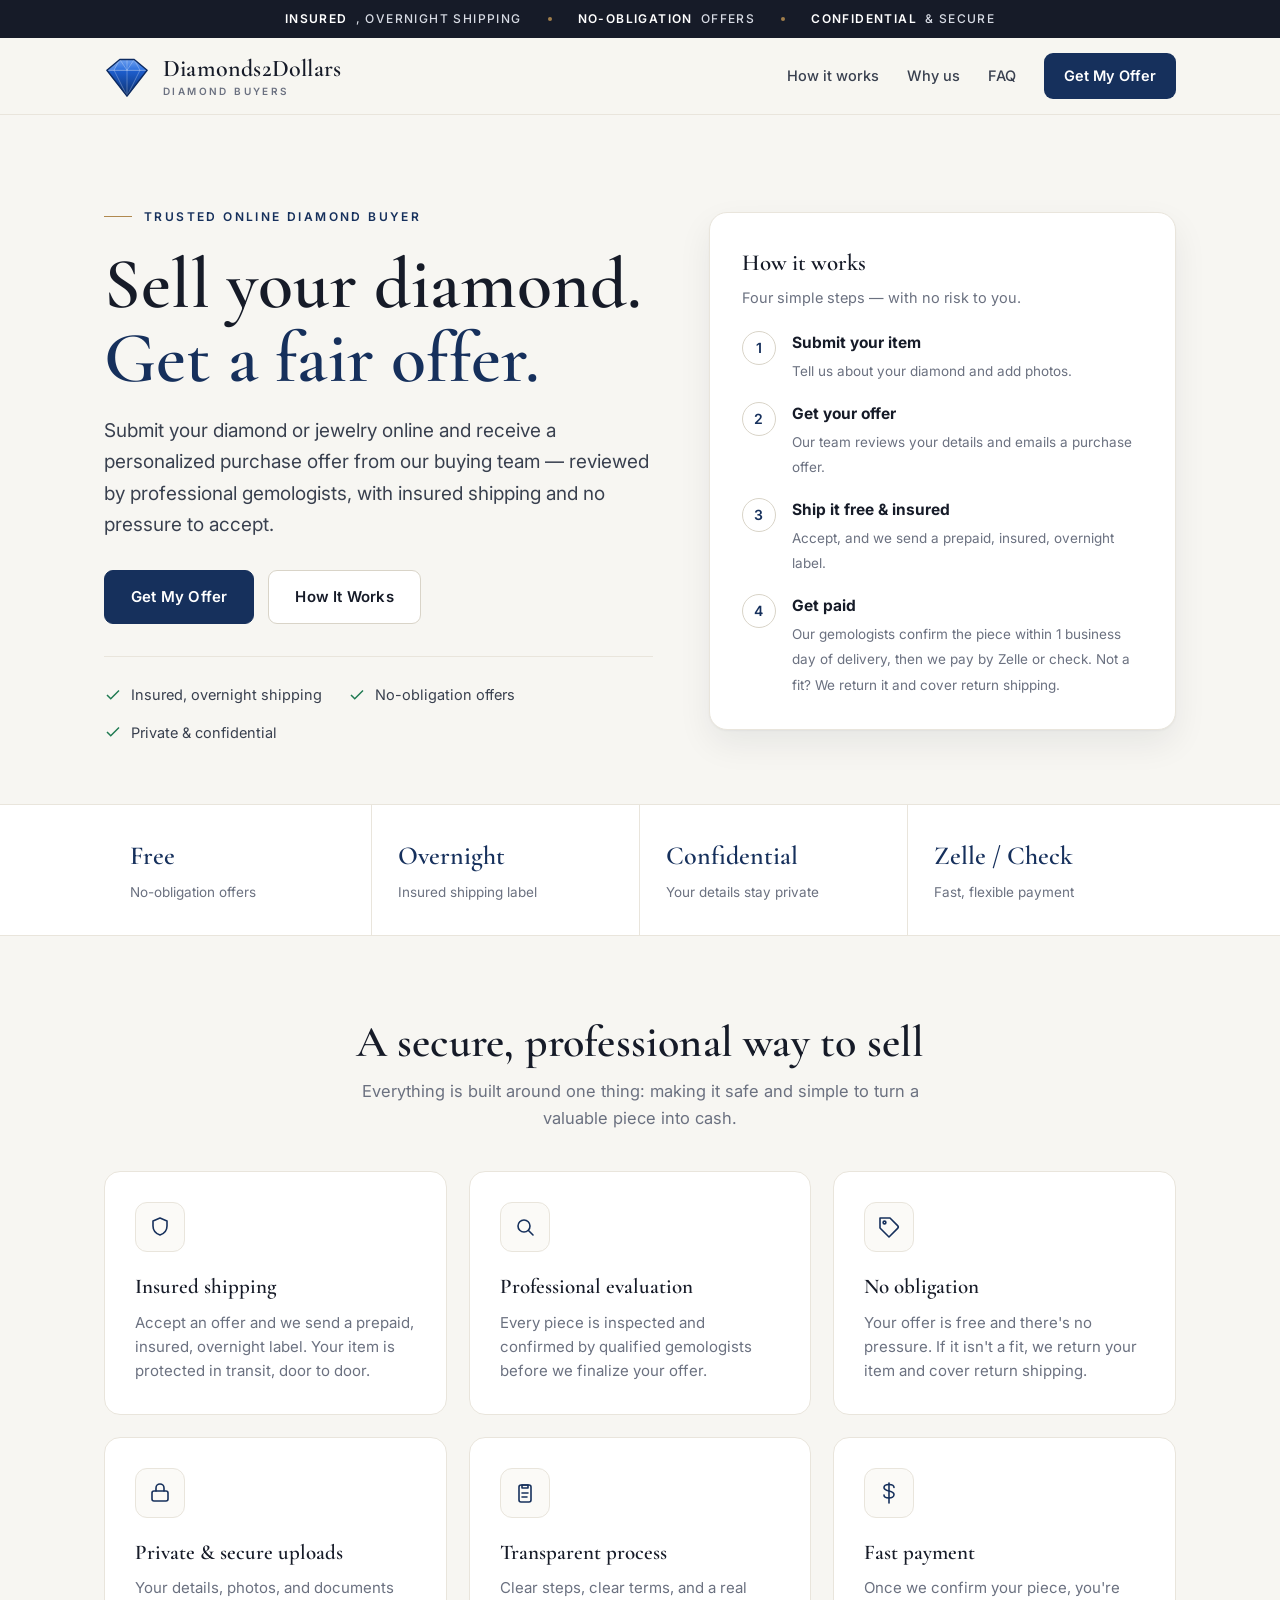
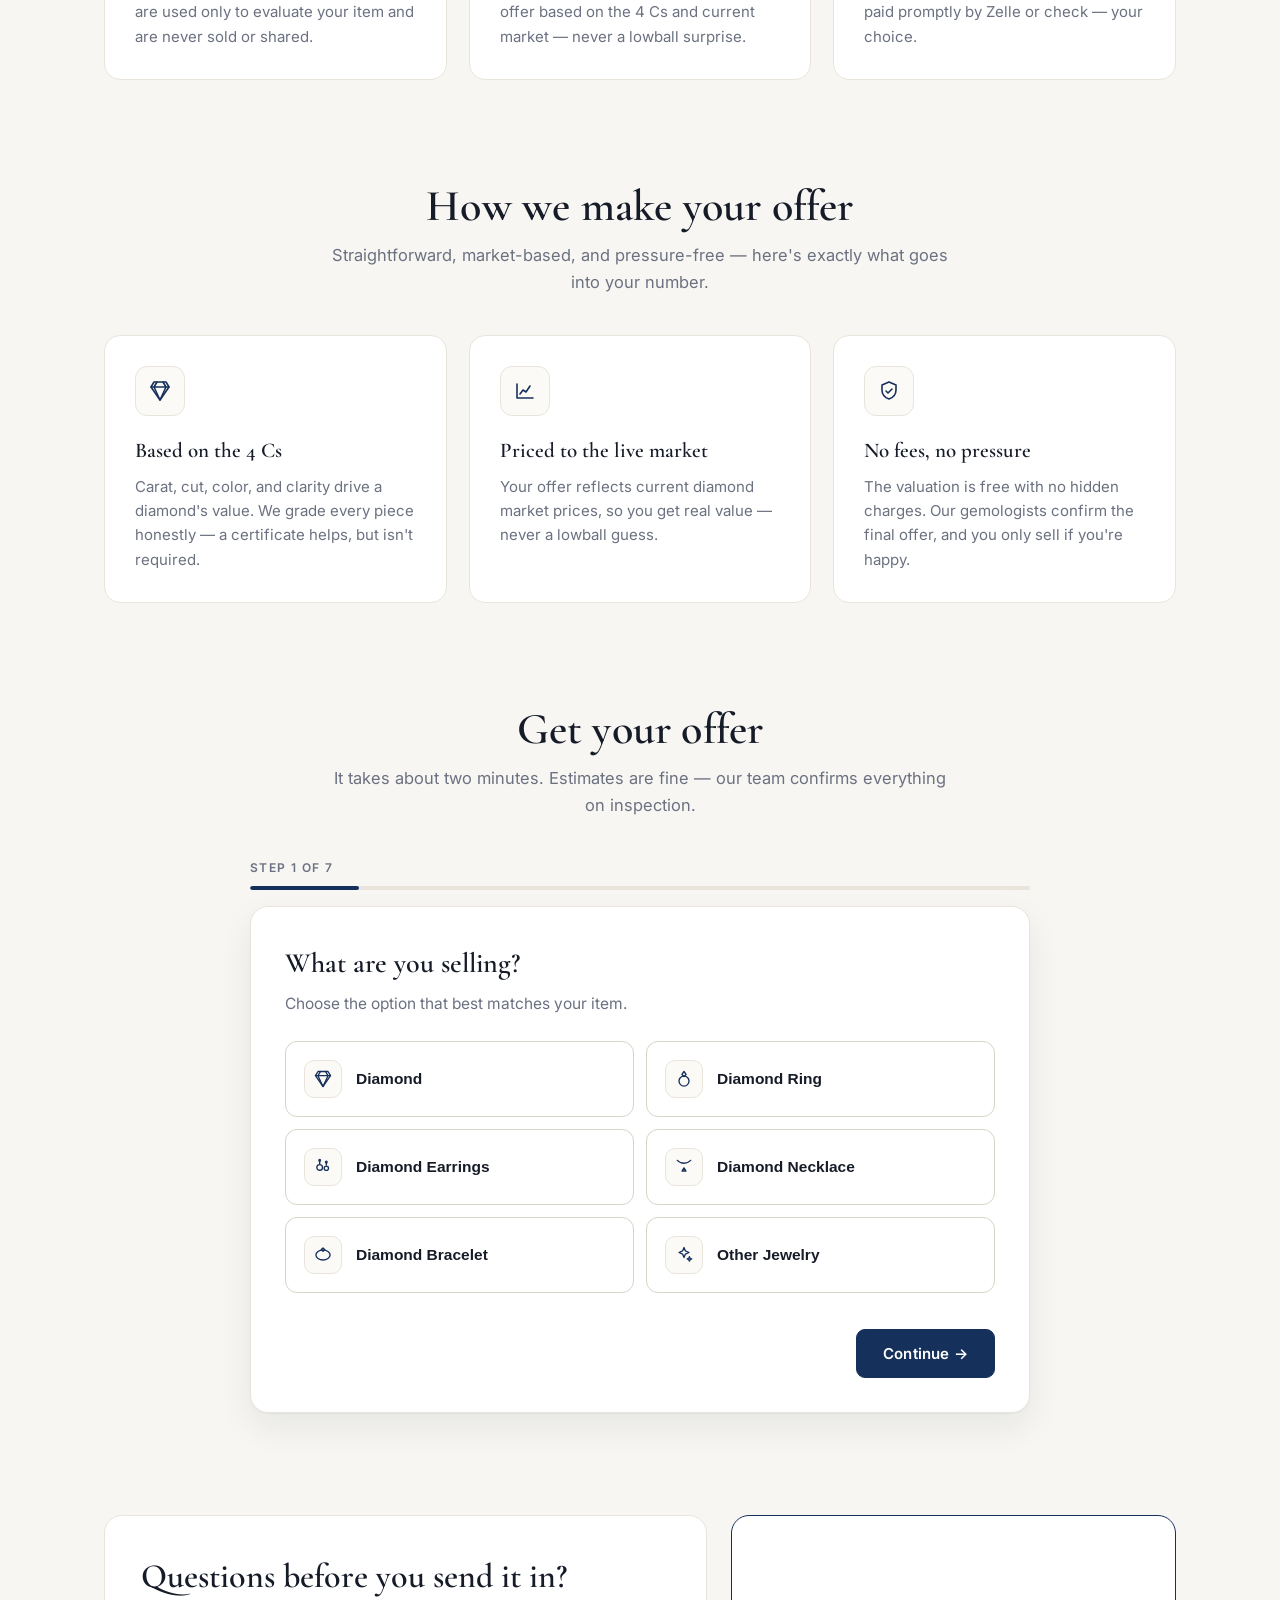
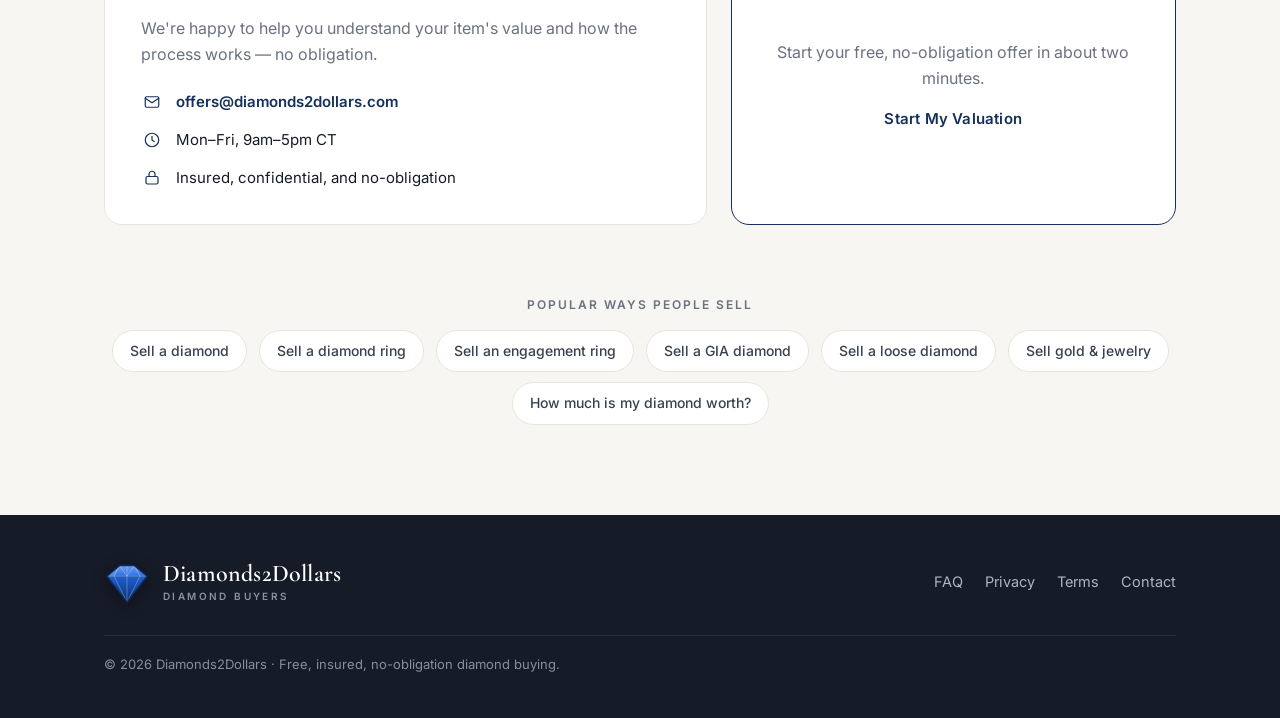
==== commit 9074f84b: "Rebuild UX: premium, trustworthy design system - New design system (styles.css from scratch): elegan" ====
--- a/index.html
+++ b/index.html
@@ -6,8 +6,7 @@
 <title>Sell Your Diamond Online — Get a Fair Offer | Diamonds2Dollars</title>
 <meta name="description" content="Sell your diamond or jewelry online and receive a personalized purchase offer from our buying team. Free, no-obligation offers, insured overnight shipping, and payment by Zelle or check.">
 <link rel="canonical" href="https://diamonds2dollars.com/">
-<meta name="theme-color" content="#12408f">
-<!-- Open Graph / social preview -->
+<meta name="theme-color" content="#16305c">
 <meta property="og:type" content="website">
 <meta property="og:site_name" content="Diamonds2Dollars">
 <meta property="og:title" content="Sell Your Diamond. Get a Fair Offer.">
@@ -19,6 +18,9 @@
 <meta name="twitter:description" content="Submit your diamond or jewelry online and receive a personalized purchase offer from our buying team.">
 <meta name="twitter:image" content="https://diamonds2dollars.com/og.png">
 <link rel="icon" href="/favicon.svg" type="image/svg+xml">
+<link rel="preconnect" href="https://fonts.googleapis.com">
+<link rel="preconnect" href="https://fonts.gstatic.com" crossorigin>
+<link href="https://fonts.googleapis.com/css2?family=Cormorant+Garamond:wght@500;600;700&family=Inter:wght@400;500;600;700&display=swap" rel="stylesheet">
 <link rel="stylesheet" href="/styles.css">
 <script type="application/ld+json">
 {
@@ -36,6 +38,16 @@
 </head>
 <body>
 
+<div class="topbar">
+  <div class="wrap">
+    <span class="fact"><b>Insured</b>, overnight shipping</span>
+    <span class="sep"></span>
+    <span class="fact"><b>No-obligation</b> offers</span>
+    <span class="sep"></span>
+    <span class="fact"><b>Confidential</b> &amp; secure</span>
+  </div>
+</div>
+
 <header>
   <div class="wrap nav">
     <a class="brand" href="/">
@@ -44,6 +56,7 @@
     </a>
     <nav class="nav-links">
       <a href="#how">How it works</a>
+      <a href="#why">Why us</a>
       <a href="/faq.html">FAQ</a>
       <span data-phone-only hidden><a data-tel class="nav-phone">Call <span data-cfg="phone"></span></a></span>
       <a class="cta" href="#valuation">Get My Offer</a>
@@ -55,17 +68,17 @@
 <section class="hero">
   <div class="wrap hero-grid">
     <div>
-      <span class="eyebrow">◆ Free, no-obligation offers</span>
-      <h1>Sell Your Diamond.<br><span>Get a Fair Offer.</span></h1>
-      <p class="lede">Submit your diamond or jewelry online and receive a personalized purchase offer from our buying team — with insured shipping and no pressure to accept.</p>
+      <span class="eyebrow">Trusted online diamond buyer</span>
+      <h1>Sell your diamond. <span>Get a fair offer.</span></h1>
+      <p class="lede">Submit your diamond or jewelry online and receive a personalized purchase offer from our buying team — reviewed by professional gemologists, with insured shipping and no pressure to accept.</p>
       <div class="hero-cta">
         <a class="btn btn-gold" href="#valuation">Get My Offer</a>
         <a class="btn btn-ghost" href="#how">How It Works</a>
       </div>
-      <div class="badges">
-        <div class="badge"><span class="dot"></span><b>Insured, overnight</b>&nbsp;shipping</div>
-        <div class="badge"><span class="dot"></span><b>No-obligation</b>&nbsp;offers</div>
-        <div class="badge"><span class="dot"></span><b>Private</b>&nbsp;&amp; secure</div>
+      <div class="assur">
+        <div class="a"><svg viewBox="0 0 24 24"><path d="M20 6L9 17l-5-5"/></svg> Insured, overnight shipping</div>
+        <div class="a"><svg viewBox="0 0 24 24"><path d="M20 6L9 17l-5-5"/></svg> No-obligation offers</div>
+        <div class="a"><svg viewBox="0 0 24 24"><path d="M20 6L9 17l-5-5"/></svg> Private &amp; confidential</div>
       </div>
     </div>
 
@@ -86,25 +99,25 @@
   <div class="wrap">
     <div class="stat"><b>Free</b><span>No-obligation offers</span></div>
     <div class="stat"><b>Overnight</b><span>Insured shipping label</span></div>
-    <div class="stat"><b>Private</b><span>Your details stay confidential</span></div>
+    <div class="stat"><b>Confidential</b><span>Your details stay private</span></div>
     <div class="stat"><b>Zelle / Check</b><span>Fast, flexible payment</span></div>
   </div>
 </div>
 
 <!-- WHY SELL TO US -->
-<section class="trust-section">
+<section class="trust-section" id="why">
   <div class="wrap">
     <div class="section-head">
       <h2>A secure, professional way to sell</h2>
       <p>Everything is built around one thing: making it safe and simple to turn a valuable piece into cash.</p>
     </div>
     <div class="trust-grid">
-      <div class="trust-card"><div class="tic">🛡️</div><h3>Insured shipping</h3><p>Accept an offer and we send a prepaid, insured, overnight label. Your item is protected in transit, door to door.</p></div>
-      <div class="trust-card"><div class="tic">🔬</div><h3>Professional evaluation</h3><p>Every piece is inspected and confirmed by qualified gemologists before we finalize your offer.</p></div>
-      <div class="trust-card"><div class="tic">✋</div><h3>No obligation</h3><p>Your offer is free and there's no pressure. If it isn't a fit, we return your item and cover return shipping.</p></div>
-      <div class="trust-card"><div class="tic">🔒</div><h3>Private &amp; secure uploads</h3><p>Your details, photos, and documents are used only to evaluate your item and are never sold or shared.</p></div>
-      <div class="trust-card"><div class="tic">📋</div><h3>Transparent process</h3><p>Clear steps, clear terms, and a real offer based on the 4 Cs and current market — never a lowball surprise.</p></div>
-      <div class="trust-card"><div class="tic">💸</div><h3>Fast payment</h3><p>Once we confirm your piece, you're paid promptly by Zelle or check — your choice.</p></div>
+      <div class="trust-card"><div class="tic"><svg viewBox="0 0 24 24"><path d="M12 3l7 3v5c0 4.5-3 7.6-7 9-4-1.4-7-4.5-7-9V6l7-3z"/></svg></div><h3>Insured shipping</h3><p>Accept an offer and we send a prepaid, insured, overnight label. Your item is protected in transit, door to door.</p></div>
+      <div class="trust-card"><div class="tic"><svg viewBox="0 0 24 24"><circle cx="11" cy="11" r="6"/><path d="M20 20l-4.5-4.5"/></svg></div><h3>Professional evaluation</h3><p>Every piece is inspected and confirmed by qualified gemologists before we finalize your offer.</p></div>
+      <div class="trust-card"><div class="tic"><svg viewBox="0 0 24 24"><path d="M20.6 13.4L12 22l-9-9V3h10l7.6 7.6a2 2 0 0 1 0 2.8z"/><circle cx="7.5" cy="7.5" r="1.4"/></svg></div><h3>No obligation</h3><p>Your offer is free and there's no pressure. If it isn't a fit, we return your item and cover return shipping.</p></div>
+      <div class="trust-card"><div class="tic"><svg viewBox="0 0 24 24"><rect x="4" y="10" width="16" height="10" rx="2"/><path d="M8 10V7a4 4 0 0 1 8 0v3"/></svg></div><h3>Private &amp; secure uploads</h3><p>Your details, photos, and documents are used only to evaluate your item and are never sold or shared.</p></div>
+      <div class="trust-card"><div class="tic"><svg viewBox="0 0 24 24"><rect x="6" y="4" width="12" height="17" rx="2"/><path d="M9 4h6v3H9z"/><path d="M9 12h6M9 16h5"/></svg></div><h3>Transparent process</h3><p>Clear steps, clear terms, and a real offer based on the 4 Cs and current market — never a lowball surprise.</p></div>
+      <div class="trust-card"><div class="tic"><svg viewBox="0 0 24 24"><path d="M12 2v20"/><path d="M17 6.5C17 4.6 14.8 3.5 12 3.5S7 4.6 7 6.5 9.2 9.4 12 10s5 1.5 5 3.5-2.2 3.5-5 3.5-5-1.1-5-3"/></svg></div><h3>Fast payment</h3><p>Once we confirm your piece, you're paid promptly by Zelle or check — your choice.</p></div>
     </div>
   </div>
 </section>
@@ -117,15 +130,15 @@
       <p>Straightforward, market-based, and pressure-free — here's exactly what goes into your number.</p>
     </div>
     <div class="offer-grid">
-      <div class="offer-card"><div class="ic">◆</div><h3>Based on the 4 Cs</h3><p>Carat, cut, color, and clarity drive a diamond's value. We grade every piece honestly &mdash; a certificate helps, but isn't required.</p></div>
-      <div class="offer-card"><div class="ic">📈</div><h3>Priced to the live market</h3><p>Your offer reflects current diamond market prices, so you get real value &mdash; never a lowball guess.</p></div>
-      <div class="offer-card"><div class="ic">🤝</div><h3>No fees, no pressure</h3><p>The valuation is free with no hidden charges. Our gemologists confirm the final offer, and you only sell if you're happy.</p></div>
+      <div class="offer-card"><div class="ic"><svg viewBox="0 0 24 24"><path d="M6 3h12l3 5-9 13L3 8z"/><path d="M3 8h18M9 3L6 8l6 13 6-13-3-5"/></svg></div><h3>Based on the 4 Cs</h3><p>Carat, cut, color, and clarity drive a diamond's value. We grade every piece honestly &mdash; a certificate helps, but isn't required.</p></div>
+      <div class="offer-card"><div class="ic"><svg viewBox="0 0 24 24"><path d="M4 19V5M4 19h16"/><path d="M7 15l3-4 3 2 4-6"/></svg></div><h3>Priced to the live market</h3><p>Your offer reflects current diamond market prices, so you get real value &mdash; never a lowball guess.</p></div>
+      <div class="offer-card"><div class="ic"><svg viewBox="0 0 24 24"><path d="M12 3l7 3v5c0 4.5-3 7.6-7 9-4-1.4-7-4.5-7-9V6l7-3z"/><path d="M9 12l2 2 4-4"/></svg></div><h3>No fees, no pressure</h3><p>The valuation is free with no hidden charges. Our gemologists confirm the final offer, and you only sell if you're happy.</p></div>
     </div>
   </div>
 </section>
 
 <!-- SUBMISSION WIZARD -->
-<section class="form-section" id="valuation">
+<section class="form-section" id="valuation" style="padding:82px 0 20px">
   <div class="wrap">
     <div class="section-head">
       <h2>Get your offer</h2>
@@ -143,9 +156,7 @@
 <section class="reviews-section" id="reviews" hidden>
   <div class="wrap">
     <div class="section-head"><h2>What sellers say</h2><p>Real experiences from people who sold to us.</p></div>
-    <div class="review-grid">
-      <!-- <figure class="review"><blockquote>"..."</blockquote><figcaption>— First name, City</figcaption></figure> -->
-    </div>
+    <div class="review-grid"></div>
   </div>
 </section>
 
@@ -156,10 +167,10 @@
       <h2>Questions before you send it in?</h2>
       <p>We're happy to help you understand your item's value and how the process works — no obligation.</p>
       <ul class="contact-list">
-        <li><span class="cl-ic">✉️</span> <a data-mailto href="mailto:offers@diamonds2dollars.com"><span data-cfg="email">offers@diamonds2dollars.com</span></a></li>
-        <li data-phone-only hidden><span class="cl-ic">📞</span> <a data-tel href="#"><span data-cfg="phone"></span></a></li>
-        <li><span class="cl-ic">🕘</span> <span data-cfg="hours">Mon–Fri, 9am–5pm CT</span></li>
-        <li><span class="cl-ic">🔒</span> Insured, confidential, and no-obligation</li>
+        <li><span class="cl-ic"><svg viewBox="0 0 24 24"><rect x="3" y="5" width="18" height="14" rx="2"/><path d="M3 7l9 6 9-6"/></svg></span> <a data-mailto href="mailto:offers@diamonds2dollars.com"><span data-cfg="email">offers@diamonds2dollars.com</span></a></li>
+        <li data-phone-only hidden><span class="cl-ic"><svg viewBox="0 0 24 24"><path d="M5 4h4l2 5-3 2a12 12 0 0 0 5 5l2-3 5 2v4a2 2 0 0 1-2 2A16 16 0 0 1 3 6a2 2 0 0 1 2-2z"/></svg></span> <a data-tel href="#"><span data-cfg="phone"></span></a></li>
+        <li><span class="cl-ic"><svg viewBox="0 0 24 24"><circle cx="12" cy="12" r="9"/><path d="M12 7v5l3 2"/></svg></span> <span data-cfg="hours">Mon–Fri, 9am–5pm CT</span></li>
+        <li><span class="cl-ic"><svg viewBox="0 0 24 24"><rect x="4" y="10" width="16" height="10" rx="2"/><path d="M8 10V7a4 4 0 0 1 8 0v3"/></svg></span> Insured, confidential, and no-obligation</li>
       </ul>
     </div>
     <div class="contact-cta">
@@ -199,7 +210,6 @@
 </footer>
 
 <script>
-  // Smooth in-page scrolling (also avoids blocked hash navigation in sandboxed previews)
   document.querySelectorAll('a[href^="#"]').forEach(function (a) {
     a.addEventListener('click', function (e) {
       var id = a.getAttribute('href').slice(1);
--- a/styles.css
+++ b/styles.css
@@ -1,382 +1,311 @@
-
-  :root{
-    --bg:#f4f7fb;
-    --bg-soft:#ffffff;
-    --panel:#ffffff;
-    --panel-2:#eef3f9;
-    --line:#dbe3ee;
-    --line-soft:#e8eef6;
-    --text:#0f1c33;
-    --muted:#5b6b83;
-    --primary:#12408f;
-    --primary-2:#1e5fd0;
-    --primary-soft:#eaf1fc;
-    --accent:#0e7c66;
-    --danger:#c0392b;
-    --ok:#0e9f6e;
-    --radius:14px;
-    --shadow:0 1px 2px rgba(16,32,64,.05), 0 12px 30px rgba(16,32,64,.07);
-    --shadow-sm:0 1px 2px rgba(16,32,64,.06), 0 4px 12px rgba(16,32,64,.05);
-  }
-  *{box-sizing:border-box}
-  html{scroll-behavior:smooth}
-  body{
-    margin:0;
-    font-family:"Segoe UI",system-ui,-apple-system,Roboto,Helvetica,Arial,sans-serif;
-    color:var(--text);
-    background:
-      radial-gradient(1100px 520px at 85% -12%, rgba(30,95,208,.07), transparent 60%),
-      radial-gradient(820px 460px at -10% 4%, rgba(14,124,102,.05), transparent 55%),
-      var(--bg);
-    line-height:1.55;
-    -webkit-font-smoothing:antialiased;
-  }
-  a{color:inherit}
-  .wrap{max-width:1080px;margin:0 auto;padding:0 22px}
-
-  /* Header */
-  header{
-    position:sticky;top:0;z-index:20;
-    backdrop-filter:saturate(140%) blur(10px);
-    background:rgba(255,255,255,.82);
-    border-bottom:1px solid var(--line);
-  }
-  .nav{display:flex;align-items:center;justify-content:space-between;height:80px}
-  .brand{display:flex;align-items:center;gap:14px;font-family:Georgia,"Times New Roman",serif;font-weight:700;font-size:23px;letter-spacing:.2px;color:var(--text)}
-  .logo{
-    width:54px;height:54px;flex:0 0 auto;
-    display:grid;place-items:center;
-    filter:drop-shadow(0 6px 14px rgba(18,64,143,.30));
-  }
-  .logo svg{width:54px;height:54px;display:block}
-  .brand small{display:block;font-family:"Segoe UI",system-ui,-apple-system,Roboto,Helvetica,Arial,sans-serif;font-weight:600;color:var(--muted);font-size:11px;letter-spacing:1.8px;text-transform:uppercase;margin-top:4px}
-  .nav .cta{
-    display:inline-block;padding:10px 18px;border-radius:999px;
-    background:linear-gradient(135deg,var(--primary-2),var(--primary));
-    color:#fff;font-weight:600;text-decoration:none;font-size:14px;
-    box-shadow:0 8px 18px rgba(18,64,143,.22);
-  }
-  .nav .cta:hover{filter:brightness(1.06)}
-
-  /* Hero */
-  .hero{padding:74px 0 46px}
-  .hero-grid{display:grid;grid-template-columns:1.15fr .85fr;gap:44px;align-items:center}
-  .eyebrow{
-    display:inline-flex;align-items:center;gap:8px;
-    color:var(--primary);font-weight:600;font-size:13px;letter-spacing:1.2px;text-transform:uppercase;
-    border:1px solid var(--line);border-radius:999px;padding:6px 14px;background:#fff;box-shadow:var(--shadow-sm);
-  }
-  h1{font-size:clamp(34px,5vw,54px);line-height:1.08;margin:18px 0 14px;letter-spacing:-.6px;color:var(--text)}
-  h1 span{color:var(--primary)}
-  .lede{font-size:18px;color:var(--muted);max-width:52ch}
-  .hero-cta{display:flex;gap:14px;flex-wrap:wrap;margin-top:26px}
-  .btn{
-    display:inline-block;padding:14px 26px;border-radius:999px;font-weight:600;text-decoration:none;cursor:pointer;border:1px solid transparent;font-size:15px;
-  }
-  .btn-gold{background:linear-gradient(135deg,var(--primary-2),var(--primary));color:#fff;box-shadow:0 10px 22px rgba(18,64,143,.24)}
-  .btn-gold:hover{filter:brightness(1.06)}
-  .btn-ghost{background:#fff;border-color:var(--line);color:var(--text);box-shadow:var(--shadow-sm)}
-  .btn-ghost:hover{border-color:var(--primary-2);color:var(--primary)}
-
-  .badges{display:flex;gap:22px;margin-top:30px;flex-wrap:wrap}
-  .badge{display:flex;align-items:center;gap:10px;color:var(--muted);font-size:14px}
-  .badge b{color:var(--text)}
-  .dot{width:8px;height:8px;border-radius:50%;background:var(--ok);box-shadow:0 0 0 4px rgba(14,159,110,.14)}
-
-  .hero-card{
-    background:#fff;
-    border:1px solid var(--line);border-radius:18px;padding:26px;box-shadow:var(--shadow);
-  }
-  .hero-card h3{margin:0 0 4px;font-size:18px;color:var(--text)}
-  .hero-card p{margin:0 0 18px;color:var(--muted);font-size:14px}
-  .steps{display:grid;gap:14px}
-  .step{display:flex;gap:14px;align-items:flex-start}
-  .step .n{
-    width:30px;height:30px;flex:0 0 auto;border-radius:9px;display:grid;place-items:center;
-    background:var(--primary-soft);border:1px solid #cfe0f6;color:var(--primary);font-weight:700;font-size:14px;
-  }
-  .step b{display:block;font-size:15px;color:var(--text)}
-  .step small{color:var(--muted)}
-
-  /* Trust strip */
-  .strip{border-top:1px solid var(--line);border-bottom:1px solid var(--line);background:#fff}
-  .strip .wrap{display:grid;grid-template-columns:repeat(4,1fr);gap:20px;padding:24px 22px}
-  .stat b{display:block;font-size:24px;color:var(--primary);font-weight:700}
-  .stat span{color:var(--muted);font-size:13px}
-
-  /* Form section */
-  .form-section{padding:64px 0 30px}
-  .section-head{text-align:center;max-width:640px;margin:0 auto 34px}
-  .section-head h2{font-size:clamp(26px,3.6vw,38px);margin:0 0 10px;color:var(--text)}
-  .section-head p{color:var(--muted);margin:0}
-
-  form{
-    background:#fff;
-    border:1px solid var(--line);border-radius:18px;padding:30px;box-shadow:var(--shadow);
-  }
-  fieldset{border:none;padding:0;margin:0 0 30px}
-  legend{
-    font-size:13px;letter-spacing:1.2px;text-transform:uppercase;color:var(--primary);
-    font-weight:700;padding:0;margin-bottom:16px;display:flex;align-items:center;gap:10px;width:100%;
-  }
-  legend::after{content:"";flex:1;height:1px;background:var(--line)}
-  .grid{display:grid;grid-template-columns:repeat(2,1fr);gap:18px}
-  .grid-3{display:grid;grid-template-columns:repeat(3,1fr);gap:18px}
-  .field{display:flex;flex-direction:column;gap:7px}
-  .field.full{grid-column:1/-1}
-  label{font-size:14px;font-weight:600;color:var(--text)}
-  label .req{color:var(--primary)}
-  .hint{font-size:12px;color:var(--muted);font-weight:400}
-  input,select,textarea{
-    width:100%;padding:12px 14px;border-radius:10px;font-size:15px;color:var(--text);
-    background:#fff;border:1px solid var(--line);outline:none;font-family:inherit;
-    transition:border-color .15s,box-shadow .15s;
-  }
-  input::placeholder,textarea::placeholder{color:#9aa8bd}
-  input:focus,select:focus,textarea:focus{border-color:var(--primary-2);box-shadow:0 0 0 3px rgba(30,95,208,.14)}
-  select{appearance:none;background-image:url("data:image/svg+xml,%3Csvg xmlns='http://www.w3.org/2000/svg' width='12' height='8' viewBox='0 0 12 8'%3E%3Cpath fill='%235b6b83' d='M6 8 0 0h12z'/%3E%3C/svg%3E");background-repeat:no-repeat;background-position:right 14px center;padding-right:36px}
-  textarea{resize:vertical;min-height:96px}
-  .radio-row{display:flex;flex-wrap:wrap;gap:10px}
-  .chip{position:relative}
-  .chip input{position:absolute;opacity:0;inset:0;cursor:pointer}
-  .chip span{
-    display:inline-block;padding:10px 16px;border-radius:999px;border:1px solid var(--line);
-    background:#fff;font-size:14px;cursor:pointer;transition:.15s;user-select:none;color:var(--text);
-  }
-  .chip input:checked + span{border-color:var(--primary-2);background:var(--primary-soft);color:var(--primary);font-weight:600}
-  .chip input:focus-visible + span{box-shadow:0 0 0 3px rgba(30,95,208,.18)}
-
-  /* File upload */
-  .drop{
-    grid-column:1/-1;border:1.5px dashed var(--line);border-radius:14px;padding:26px;text-align:center;
-    background:var(--panel-2);cursor:pointer;transition:.15s;
-  }
-  .drop:hover,.drop.drag{border-color:var(--primary-2);background:var(--primary-soft)}
-  .drop .ico{font-size:30px}
-  .drop b{display:block;margin-top:6px;color:var(--text)}
-  .drop small{color:var(--muted)}
-  .previews{display:grid;grid-template-columns:repeat(auto-fill,minmax(96px,1fr));gap:12px;margin-top:16px}
-  .thumb{position:relative;border-radius:10px;overflow:hidden;border:1px solid var(--line);aspect-ratio:1;background:var(--panel-2)}
-  .thumb img{width:100%;height:100%;object-fit:cover;display:block}
-  .thumb button{
-    position:absolute;top:5px;right:5px;width:22px;height:22px;border-radius:50%;border:none;cursor:pointer;
-    background:rgba(15,28,51,.7);color:#fff;font-size:13px;line-height:1;display:grid;place-items:center;
-  }
-
-  .consent{display:flex;gap:12px;align-items:flex-start;margin-top:4px}
-  .consent input{width:18px;height:18px;margin-top:2px;flex:0 0 auto;accent-color:var(--primary)}
-  .consent label{font-weight:400;color:var(--muted);font-size:13px}
-
-  .submit-row{display:flex;align-items:center;gap:18px;flex-wrap:wrap;margin-top:8px}
-  .submit-row .btn{border:none}
-  .note{color:var(--muted);font-size:13px}
-  .error{color:var(--danger);font-size:13px;margin-top:6px;display:none}
-  .field.invalid input,.field.invalid select{border-color:var(--danger)}
-  .field.invalid .error{display:block}
-
-  /* Success */
-  .success{
-    display:none;text-align:center;padding:44px 26px;
-  }
-  .success .check{
-    width:66px;height:66px;border-radius:50%;margin:0 auto 18px;display:grid;place-items:center;font-size:32px;
-    background:rgba(14,159,110,.12);color:var(--ok);border:1px solid rgba(14,159,110,.35);
-  }
-  .success h3{font-size:24px;margin:0 0 8px;color:var(--text)}
-  .success p{color:var(--muted);max-width:46ch;margin:0 auto 20px}
-  .summary{
-    text-align:left;max-width:560px;margin:0 auto;background:#fff;border:1px solid var(--line);
-    border-radius:12px;padding:18px 20px;font-size:14px;box-shadow:var(--shadow-sm);
-  }
-  .summary div{display:flex;justify-content:space-between;gap:16px;padding:6px 0;border-bottom:1px dashed var(--line)}
-  .summary div:last-child{border-bottom:none}
-  .summary span:first-child{color:var(--muted)}
-  .summary span:last-child{text-align:right;font-weight:600;color:var(--text)}
-
-  /* Footer */
-  footer{border-top:1px solid var(--line);margin-top:60px;padding:34px 0;color:var(--muted);font-size:14px;background:#fff}
-  .foot-grid{display:flex;justify-content:space-between;gap:20px;flex-wrap:wrap;align-items:center}
-
-  @media (max-width:860px){
-    .hero-grid{grid-template-columns:1fr;gap:30px}
-    .strip .wrap{grid-template-columns:repeat(2,1fr)}
-    .grid,.grid-3{grid-template-columns:1fr}
-    form{padding:22px}
-  }
-
-
-  /* ===== Header nav + footer links (shared) ===== */
-  a.brand{text-decoration:none}
-  .nav-links{display:flex;align-items:center;gap:24px}
-  .nav-links a{color:var(--muted);text-decoration:none;font-weight:600;font-size:14px}
-  .nav-links a:hover{color:var(--primary)}
-  .foot-links{display:flex;gap:20px;flex-wrap:wrap}
-  .foot-links a{color:var(--muted);text-decoration:none}
-  .foot-links a:hover{color:var(--primary)}
-
-  /* ===== Secondary content pages ===== */
-  .page{padding:52px 0 10px}
-  .page > .wrap{max-width:820px}
-  .back{display:inline-flex;align-items:center;gap:6px;color:var(--primary);text-decoration:none;font-weight:600;font-size:14px;margin-bottom:20px}
-  .back:hover{text-decoration:underline}
-  .page h1{font-size:clamp(28px,4vw,42px);margin:0 0 6px;color:var(--text);letter-spacing:-.4px}
-  .page .updated{color:var(--muted);font-size:13px;margin:0 0 26px}
-  .prose{background:#fff;border:1px solid var(--line);border-radius:18px;padding:32px 34px;box-shadow:var(--shadow)}
-  .prose h2{font-size:19px;margin:26px 0 8px;color:var(--text)}
-  .prose h2:first-child{margin-top:0}
-  .prose h3{font-size:15.5px;margin:18px 0 4px;color:var(--text)}
-  .prose p,.prose li{color:#37455e;font-size:15.5px;line-height:1.72}
-  .prose p{margin:8px 0}
-  .prose ul{padding-left:20px;margin:8px 0}
-  .prose li{margin:5px 0}
-  .prose a{color:var(--primary);font-weight:600}
-  .prose strong{color:var(--text)}
-  .lead{font-size:17px;color:var(--muted);max-width:64ch;margin:0 0 26px}
-
-  /* ===== FAQ ===== */
-  .faq{display:grid;gap:14px;max-width:820px}
-  .faq details{background:#fff;border:1px solid var(--line);border-radius:14px;box-shadow:var(--shadow-sm);overflow:hidden}
-  .faq summary{cursor:pointer;list-style:none;padding:18px 22px;font-weight:600;font-size:16px;color:var(--text);display:flex;justify-content:space-between;align-items:center;gap:16px}
-  .faq summary::-webkit-details-marker{display:none}
-  .faq summary::after{content:"+";color:var(--primary);font-size:24px;font-weight:400;line-height:1;flex:0 0 auto}
-  .faq details[open] summary::after{content:"\2013"}
-  .faq .a{padding:0 22px 18px;color:#37455e;font-size:15px;line-height:1.72}
-  .faq .a p{margin:0 0 8px}
-  .faq .a p:last-child{margin-bottom:0}
-
-
-  /* ===== "How we make your offer" ===== */
-  .offer-section{padding:44px 0 8px}
-  .offer-grid{display:grid;grid-template-columns:repeat(3,1fr);gap:18px;margin-top:6px}
-  .offer-card{background:#fff;border:1px solid var(--line);border-radius:16px;padding:24px;box-shadow:var(--shadow-sm)}
-  .offer-card .ic{width:46px;height:46px;border-radius:12px;display:grid;place-items:center;background:var(--primary-soft);color:var(--primary);font-size:22px;margin-bottom:12px}
-  .offer-card h3{margin:0 0 6px;font-size:17px;color:var(--text)}
-  .offer-card p{margin:0;color:var(--muted);font-size:14.5px;line-height:1.6}
-  @media (max-width:860px){ .offer-grid{grid-template-columns:1fr} }
-
-  /* ===== Nav phone ===== */
-  .nav-phone{color:var(--muted);text-decoration:none;font-weight:600;font-size:14px}
-  .nav-phone:hover{color:var(--primary)}
-
-  /* ===== Trust grid ===== */
-  .trust-section{padding:56px 0 8px}
-  .trust-grid{display:grid;grid-template-columns:repeat(3,1fr);gap:18px;margin-top:6px}
-  .trust-card{background:#fff;border:1px solid var(--line);border-radius:16px;padding:24px;box-shadow:var(--shadow-sm)}
-  .trust-card .tic{font-size:26px;margin-bottom:10px}
-  .trust-card h3{margin:0 0 6px;font-size:17px;color:var(--text)}
-  .trust-card p{margin:0;color:var(--muted);font-size:14.5px;line-height:1.6}
-  @media (max-width:860px){ .trust-grid{grid-template-columns:1fr} }
-
-  /* ===== Reviews (hidden until real) ===== */
-  .reviews-section{padding:40px 0}
-  .review-grid{display:grid;grid-template-columns:repeat(3,1fr);gap:18px}
-  .review{background:#fff;border:1px solid var(--line);border-radius:16px;padding:22px;box-shadow:var(--shadow-sm);margin:0}
-  .review blockquote{margin:0 0 10px;font-size:15px;color:var(--text);line-height:1.6}
-  .review figcaption{color:var(--muted);font-size:13px;font-weight:600}
-  @media (max-width:860px){ .review-grid{grid-template-columns:1fr} }
-
-  /* ===== Contact / company ===== */
-  .contact-section{padding:56px 0 10px}
-  .contact-grid{display:grid;grid-template-columns:1.2fr .8fr;gap:22px;align-items:stretch}
-  .contact-grid > div{background:#fff;border:1px solid var(--line);border-radius:18px;padding:28px 30px;box-shadow:var(--shadow-sm)}
-  .contact-grid h2{font-size:clamp(23px,3vw,31px);margin:0 0 10px;color:var(--text)}
-  .contact-grid > div > p{color:var(--muted);margin:0}
-  .contact-list{list-style:none;padding:0;margin:18px 0 0;display:grid;gap:12px}
-  .contact-list li{display:flex;align-items:center;gap:12px;color:var(--text);font-size:15px}
-  .contact-list a{color:var(--primary);font-weight:600;text-decoration:none}
-  .cl-ic{width:20px;text-align:center}
-  .contact-cta{background:linear-gradient(180deg,var(--primary-soft),#fff);text-align:center;display:flex;flex-direction:column;justify-content:center}
-  .contact-cta h3{margin:0 0 6px;font-size:20px;color:var(--text)}
-  .contact-cta p{margin:0 0 18px;color:var(--muted)}
-  @media (max-width:860px){ .contact-grid{grid-template-columns:1fr} }
-
-  /* ===== Multi-step wizard ===== */
-  .wizard{max-width:760px;margin:0 auto}
-  .wz-noscript{background:#fff;border:1px solid var(--line);border-radius:12px;padding:18px;text-align:center;color:var(--muted)}
-  .wz-progress{margin-bottom:14px}
-  .wz-progress-label{font-size:13px;color:var(--muted);font-weight:600;margin-bottom:8px}
-  .wz-bar{height:6px;background:var(--panel-2);border-radius:999px;overflow:hidden}
-  .wz-bar-fill{height:100%;background:linear-gradient(90deg,var(--primary-2),var(--primary));border-radius:999px;transition:width .3s ease}
-  .wz-card{background:#fff;border:1px solid var(--line);border-radius:18px;padding:28px;box-shadow:var(--shadow)}
-  .wz-title{margin:0 0 6px;font-size:22px;color:var(--text)}
-  .wz-intro{margin:0 0 20px;color:var(--muted);font-size:15px;line-height:1.6}
-  .wz-fields{display:grid;grid-template-columns:1fr 1fr;gap:16px}
-  .wz-field{display:flex;flex-direction:column;gap:7px}
-  .wz-field.full{grid-column:1/-1}
-  .wz-field label{font-size:14px;font-weight:600;color:var(--text)}
-  .wz-field label .req{color:var(--primary)}
-  .wz-field .hint{font-weight:400;color:var(--muted);font-size:12px}
-  .wz-field input,.wz-field select,.wz-field textarea{width:100%;padding:13px 14px;border-radius:10px;font-size:16px;color:var(--text);background:#fff;border:1px solid var(--line);outline:none;font-family:inherit;transition:border-color .15s,box-shadow .15s}
-  .wz-field textarea{min-height:96px;resize:vertical}
-  .wz-field input:focus,.wz-field select:focus,.wz-field textarea:focus{border-color:var(--primary-2);box-shadow:0 0 0 3px rgba(30,95,208,.14)}
-  .wz-field select{appearance:none;background-image:url("data:image/svg+xml,%3Csvg xmlns='http://www.w3.org/2000/svg' width='12' height='8' viewBox='0 0 12 8'%3E%3Cpath fill='%235b6b83' d='M6 8 0 0h12z'/%3E%3C/svg%3E");background-repeat:no-repeat;background-position:right 14px center;padding-right:36px}
-  .wz-err{color:var(--danger);font-size:12.5px}
-  .wz-field.invalid input,.wz-field.invalid select,.wz-field.invalid textarea{border-color:var(--danger)}
-  .wz-cards{display:grid;grid-template-columns:1fr 1fr;gap:12px}
-  .wz-cardopt{display:flex;align-items:center;gap:12px;padding:16px;border:1px solid var(--line);border-radius:12px;background:#fff;cursor:pointer;font-size:15px;font-weight:600;color:var(--text);text-align:left;transition:.15s}
-  .wz-cardopt .ic{width:34px;height:34px;border-radius:9px;display:grid;place-items:center;background:var(--primary-soft);color:var(--primary);font-size:16px;flex:0 0 auto}
-  .wz-cardopt:hover{border-color:var(--primary-2)}
-  .wz-cardopt.on{border-color:var(--primary-2);background:var(--primary-soft);box-shadow:0 0 0 2px rgba(30,95,208,.15)}
-  @media (max-width:560px){ .wz-cards{grid-template-columns:1fr} }
-  .wz-pills{display:flex;flex-wrap:wrap;gap:10px}
-  .wz-pill{padding:10px 16px;border:1px solid var(--line);border-radius:999px;background:#fff;cursor:pointer;font-size:14px;color:var(--text);transition:.15s}
-  .wz-pill:hover{border-color:var(--primary-2)}
-  .wz-pill.on{border-color:var(--primary-2);background:var(--primary-soft);color:var(--primary);font-weight:600}
-  .wz-consent{display:flex;gap:12px;align-items:flex-start;font-weight:400;color:var(--muted);font-size:13.5px;line-height:1.55}
-  .wz-consent input{width:20px;height:20px;margin-top:1px;flex:0 0 auto;accent-color:var(--primary)}
-  .wz-upload{display:flex;flex-direction:column;gap:10px}
-  .wz-drop{display:flex;flex-direction:column;align-items:center;justify-content:center;gap:2px;border:1.5px dashed var(--line);border-radius:12px;padding:20px;background:var(--panel-2);cursor:pointer;text-align:center;transition:.15s}
-  .wz-drop:hover,.wz-drop.drag{border-color:var(--primary-2);background:var(--primary-soft)}
-  .wz-drop .ico{font-size:24px}
-  .wz-drop b{font-size:14px;color:var(--text)}
-  .wz-drop small{color:var(--muted);font-size:12px}
-  .wz-previews{display:grid;grid-template-columns:repeat(auto-fill,minmax(84px,1fr));gap:10px}
-  .wz-previews:empty{display:none}
-  .wz-thumb{position:relative;border-radius:10px;overflow:hidden;border:1px solid var(--line);aspect-ratio:1;background:var(--panel-2)}
-  .wz-thumb img{width:100%;height:100%;object-fit:cover;display:block}
-  .wz-doc{width:100%;height:100%;display:grid;place-items:center;font-weight:700;color:var(--primary);font-size:13px}
-  .wz-thumb button{position:absolute;top:4px;right:4px;width:22px;height:22px;border-radius:50%;border:none;cursor:pointer;background:rgba(15,28,51,.72);color:#fff;font-size:13px;line-height:1;display:grid;place-items:center}
-  .wz-review{border:1px solid var(--line);border-radius:12px;overflow:hidden}
-  .wz-review > div{display:flex;justify-content:space-between;gap:16px;padding:11px 16px;font-size:14px;border-bottom:1px solid var(--line-soft)}
-  .wz-review > div:last-child{border-bottom:none}
-  .wz-review span:first-child{color:var(--muted)}
-  .wz-review span:last-child{color:var(--text);font-weight:600;text-align:right}
-  .wz-nav{display:flex;justify-content:space-between;align-items:center;gap:14px;margin-top:24px}
-  .wz-nav .btn{border:none}
-  .wz-back{background:#fff;border:1px solid var(--line);color:var(--text);box-shadow:none}
-  .wz-back:hover{border-color:var(--primary-2);color:var(--primary)}
-  .wz-submit-err{color:var(--danger);font-size:13.5px;margin-top:12px;text-align:center}
-  .wz-done{background:#fff;border:1px solid var(--line);border-radius:18px;padding:44px 28px;text-align:center;box-shadow:var(--shadow)}
-  .wz-check{width:66px;height:66px;border-radius:50%;margin:0 auto 18px;display:grid;place-items:center;font-size:32px;background:rgba(14,159,110,.12);color:var(--ok);border:1px solid rgba(14,159,110,.35)}
-  .wz-done h3{font-size:24px;margin:0 0 8px;color:var(--text)}
-  .wz-done p{color:var(--muted);max-width:48ch;margin:0 auto 16px}
-  .wz-ref{background:var(--primary-soft);border:1px solid #cfe0f6;border-radius:12px;padding:16px;margin:8px auto;max-width:280px;color:var(--muted);font-size:13px}
-  .wz-ref b{display:block;color:var(--primary);font-size:22px;letter-spacing:1px;margin-top:4px}
-  .wz-note{font-size:13px}
-  @media (max-width:560px){ .wz-fields{grid-template-columns:1fr} .wz-card{padding:20px} }
-
-  /* ===== Internal SEO links ===== */
-  .links-section{padding:30px 0 8px}
-  .links-title{font-size:14px;text-transform:uppercase;letter-spacing:1.2px;color:var(--muted);font-weight:700;margin:0 0 14px;text-align:center}
-  .links-row{display:flex;flex-wrap:wrap;gap:10px 12px;justify-content:center}
-  .links-row a{color:var(--primary);text-decoration:none;font-weight:600;font-size:14px;border:1px solid var(--line);background:#fff;border-radius:999px;padding:8px 16px;box-shadow:var(--shadow-sm)}
-  .links-row a:hover{border-color:var(--primary-2)}
-
-  /* ===== Fixes: hidden attribute, overflow guard, mobile header ===== */
-  [hidden]{display:none !important}
-  html,body{max-width:100%;overflow-x:hidden}
-  @media (max-width:640px){
-    .nav{height:66px}
-    .nav-links{gap:12px}
-    .nav-links a:not(.cta){display:none}
-    .brand{font-size:18px;gap:10px}
-    .brand small{font-size:10px;letter-spacing:1.4px}
-    .logo,.logo svg{width:42px;height:42px}
-    .hero{padding:44px 0 30px}
-    h1{font-size:clamp(30px,8vw,44px)}
-    .strip .wrap{padding:18px 22px}
-    .stat b{font-size:20px}
-  }
-  @media (max-width:400px){
-    .strip .wrap{grid-template-columns:1fr 1fr;gap:14px}
-  }
+/* =============================================================
+   Diamonds2Dollars — Design system
+   Elegant serif display + clean sans UI. Restrained, premium,
+   trustworthy. Line icons, generous whitespace, hairline rules.
+   ============================================================= */
+:root{
+  --font-display:"Cormorant Garamond", Georgia, "Times New Roman", serif;
+  --font-sans:"Inter", -apple-system, BlinkMacSystemFont, "Segoe UI", Roboto, Helvetica, Arial, sans-serif;
+
+  --bg:#f7f6f2;          /* warm ivory */
+  --paper:#ffffff;
+  --panel:#fbfaf7;
+  --ink:#161b28;         /* near-black navy for text */
+  --ink-soft:#39404f;
+  --muted:#6b7180;
+  --line:#e9e5dc;        /* warm hairline */
+  --line-strong:#d9d4c8;
+
+  --navy:#16305c;        /* primary */
+  --navy-2:#22467f;
+  --navy-soft:#eef2f8;
+  --gold:#b0894f;        /* used sparingly, as a hairline accent */
+  --ok:#1f7a52;
+  --danger:#b23c3c;
+
+  --radius:14px;
+  --shadow-sm:0 1px 2px rgba(20,26,40,.05);
+  --shadow:0 1px 2px rgba(20,26,40,.04), 0 14px 34px rgba(20,26,40,.07);
+  --maxw:1120px;
+}
+*{box-sizing:border-box}
+html{scroll-behavior:smooth}
+html,body{max-width:100%;overflow-x:hidden}
+body{
+  margin:0;
+  font-family:var(--font-sans);
+  color:var(--ink);
+  background:var(--bg);
+  line-height:1.6;
+  font-size:16px;
+  -webkit-font-smoothing:antialiased;
+  text-rendering:optimizeLegibility;
+}
+[hidden]{display:none !important}
+a{color:inherit}
+img,svg{max-width:100%}
+.wrap{max-width:var(--maxw);margin:0 auto;padding:0 24px}
+
+/* Icons */
+.icn,.tic svg,.ic svg,.cl-ic svg,.wz-cardopt .ic svg,.wz-drop .ico svg,.step-ic svg{
+  fill:none;stroke:var(--navy);stroke-width:1.6;stroke-linecap:round;stroke-linejoin:round;
+}
+
+/* ---------- Buttons ---------- */
+.btn{
+  display:inline-flex;align-items:center;justify-content:center;gap:8px;
+  font-family:var(--font-sans);font-weight:600;font-size:15px;letter-spacing:.2px;
+  padding:14px 26px;border-radius:9px;text-decoration:none;cursor:pointer;border:1px solid transparent;
+  transition:background .15s,border-color .15s,color .15s,transform .05s;
+}
+.btn:active{transform:translateY(1px)}
+.btn-gold{background:var(--navy);color:#fff;border-color:var(--navy)}
+.btn-gold:hover{background:var(--navy-2);border-color:var(--navy-2)}
+.btn-ghost{background:var(--paper);border-color:var(--line-strong);color:var(--ink)}
+.btn-ghost:hover{border-color:var(--navy);color:var(--navy)}
+
+/* ---------- Top announcement bar ---------- */
+.topbar{background:var(--ink);color:#d7dbe4}
+.topbar .wrap{display:flex;align-items:center;justify-content:center;gap:26px;height:38px;
+  font-size:12px;letter-spacing:1.4px;text-transform:uppercase;font-weight:500}
+.topbar span{display:inline-flex;align-items:center;gap:8px;white-space:nowrap}
+.topbar b{color:#fff;font-weight:600}
+.topbar .sep{width:4px;height:4px;border-radius:50%;background:var(--gold);opacity:.9}
+@media (max-width:720px){ .topbar .wrap > *:nth-child(n+2){display:none} }
+
+/* ---------- Header ---------- */
+header{position:sticky;top:0;z-index:30;background:rgba(247,246,242,.86);backdrop-filter:saturate(140%) blur(10px);border-bottom:1px solid var(--line)}
+.nav{display:flex;align-items:center;justify-content:space-between;height:76px}
+.brand{display:flex;align-items:center;gap:13px;text-decoration:none;color:var(--ink)}
+.brand > div:last-child{font-family:var(--font-display);font-weight:600;font-size:24px;letter-spacing:.2px;line-height:1}
+.brand small{display:block;font-family:var(--font-sans);font-weight:600;color:var(--muted);font-size:10px;letter-spacing:2.4px;text-transform:uppercase;margin-top:5px}
+.logo{width:46px;height:46px;flex:0 0 auto;display:grid;place-items:center}
+.logo svg{width:46px;height:46px;display:block}
+.nav-links{display:flex;align-items:center;gap:28px}
+.nav-links a{color:var(--ink-soft);text-decoration:none;font-weight:500;font-size:14.5px}
+.nav-links a:hover{color:var(--navy)}
+.nav-phone{color:var(--ink-soft);text-decoration:none;font-weight:600;font-size:14px}
+.nav-phone:hover{color:var(--navy)}
+.nav-links .cta{background:var(--navy);color:#fff;padding:11px 20px;border-radius:9px;font-weight:600}
+.nav-links .cta:hover{background:var(--navy-2);color:#fff}
+
+/* ---------- Eyebrow / section heads ---------- */
+.eyebrow{display:inline-flex;align-items:center;gap:12px;font-size:12px;letter-spacing:2.4px;text-transform:uppercase;color:var(--navy);font-weight:600}
+.eyebrow::before{content:"";width:28px;height:1px;background:var(--gold)}
+.section-head{text-align:center;max-width:620px;margin:0 auto 40px}
+.section-head h2{font-family:var(--font-display);font-weight:600;font-size:clamp(30px,4vw,44px);line-height:1.1;margin:0 0 12px;color:var(--ink);letter-spacing:.2px}
+.section-head p{color:var(--muted);margin:0;font-size:16.5px}
+
+/* ---------- Hero ---------- */
+.hero{padding:84px 0 60px}
+.hero-grid{display:grid;grid-template-columns:1.08fr .92fr;gap:56px;align-items:center}
+.hero h1{font-family:var(--font-display);font-weight:600;font-size:clamp(44px,6vw,72px);line-height:1.02;letter-spacing:.2px;margin:22px 0 20px;color:var(--ink)}
+.hero h1 span{color:var(--navy);display:block}
+.lede{font-size:19px;line-height:1.65;color:var(--ink-soft);max-width:52ch}
+.hero-cta{display:flex;gap:14px;flex-wrap:wrap;margin-top:30px}
+.assur{display:flex;flex-wrap:wrap;gap:14px 26px;margin-top:32px;padding-top:26px;border-top:1px solid var(--line)}
+.assur .a{display:flex;align-items:center;gap:9px;color:var(--ink-soft);font-size:14.5px}
+.assur .a svg{width:18px;height:18px;stroke:var(--ok);stroke-width:2;fill:none}
+/* keep old badge markup working too */
+.badges{display:flex;gap:22px;margin-top:30px;flex-wrap:wrap}
+.badge{display:flex;align-items:center;gap:9px;color:var(--ink-soft);font-size:14.5px}
+.badge b{color:var(--ink)}
+.dot{width:7px;height:7px;border-radius:50%;background:var(--ok)}
+
+.hero-card{background:var(--paper);border:1px solid var(--line);border-radius:18px;padding:32px;box-shadow:var(--shadow)}
+.hero-card h3{font-family:var(--font-display);font-weight:600;font-size:23px;margin:0 0 4px;color:var(--ink)}
+.hero-card > p{margin:0 0 22px;color:var(--muted);font-size:14.5px}
+.steps{display:grid;gap:18px}
+.step{display:flex;gap:16px;align-items:flex-start}
+.step .n{width:34px;height:34px;flex:0 0 auto;border-radius:50%;display:grid;place-items:center;border:1px solid var(--line-strong);color:var(--navy);font-weight:600;font-size:14px;font-family:var(--font-sans)}
+.step b{display:block;font-size:15.5px;color:var(--ink);margin-bottom:2px}
+.step small{color:var(--muted);font-size:13.5px;line-height:1.55}
+
+/* ---------- Trust facts band ---------- */
+.strip{border-top:1px solid var(--line);border-bottom:1px solid var(--line);background:var(--paper)}
+.strip .wrap{display:grid;grid-template-columns:repeat(4,1fr);gap:0}
+.stat{padding:30px 26px;border-right:1px solid var(--line)}
+.stat:last-child{border-right:none}
+.stat b{display:block;font-family:var(--font-display);font-size:26px;font-weight:600;color:var(--navy);margin-bottom:3px}
+.stat span{color:var(--muted);font-size:13.5px}
+
+/* ---------- Card grids (trust / offer) ---------- */
+.trust-section{padding:82px 0 20px}
+.trust-grid{display:grid;grid-template-columns:repeat(3,1fr);gap:22px}
+.trust-card{background:var(--paper);border:1px solid var(--line);border-radius:16px;padding:30px}
+.trust-card .tic,.offer-card .ic{width:50px;height:50px;border-radius:12px;border:1px solid var(--line);display:grid;place-items:center;background:var(--panel);margin-bottom:18px}
+.trust-card .tic svg,.offer-card .ic svg{width:24px;height:24px}
+.trust-card h3,.offer-card h3{font-family:var(--font-display);font-weight:600;font-size:21px;margin:0 0 7px;color:var(--ink)}
+.trust-card p,.offer-card p{margin:0;color:var(--muted);font-size:15px;line-height:1.62}
+
+.offer-section{padding:82px 0 20px}
+.offer-grid{display:grid;grid-template-columns:repeat(3,1fr);gap:22px}
+.offer-card{background:var(--paper);border:1px solid var(--line);border-radius:16px;padding:30px}
+
+/* ---------- Reviews (hidden until real) ---------- */
+.reviews-section{padding:60px 0}
+.review-grid{display:grid;grid-template-columns:repeat(3,1fr);gap:22px}
+.review{background:var(--paper);border:1px solid var(--line);border-radius:16px;padding:26px;margin:0}
+.review blockquote{margin:0 0 12px;font-family:var(--font-display);font-size:19px;line-height:1.5;color:var(--ink)}
+.review figcaption{color:var(--muted);font-size:13px;font-weight:600}
+@media (max-width:860px){ .review-grid{grid-template-columns:1fr} }
+
+/* ---------- Contact ---------- */
+.contact-section{padding:82px 0 20px}
+.contact-grid{display:grid;grid-template-columns:1.15fr .85fr;gap:24px;align-items:stretch}
+.contact-grid > div{background:var(--paper);border:1px solid var(--line);border-radius:18px;padding:34px 36px}
+.contact-grid h2{font-family:var(--font-display);font-weight:600;font-size:clamp(26px,3vw,34px);margin:0 0 12px;color:var(--ink)}
+.contact-grid > div > p{color:var(--muted);margin:0;font-size:16px}
+.contact-list{list-style:none;padding:0;margin:22px 0 0;display:grid;gap:14px}
+.contact-list li{display:flex;align-items:center;gap:13px;color:var(--ink);font-size:15px}
+.contact-list a{color:var(--navy);font-weight:600;text-decoration:none}
+.cl-ic{width:22px;display:grid;place-items:center}
+.cl-ic svg{width:18px;height:18px}
+.contact-cta{background:var(--navy);text-align:center;display:flex;flex-direction:column;justify-content:center;border-color:var(--navy) !important}
+.contact-cta h3{font-family:var(--font-display);font-weight:600;margin:0 0 8px;font-size:24px;color:#fff}
+.contact-cta p{margin:0 0 20px;color:#c9d3e4}
+.contact-cta .btn-gold{background:#fff;color:var(--navy);border-color:#fff}
+.contact-cta .btn-gold:hover{background:#eef2f8}
+@media (max-width:860px){ .contact-grid{grid-template-columns:1fr} }
+
+/* ---------- Internal SEO links ---------- */
+.links-section{padding:50px 0 10px}
+.links-title{font-size:12px;text-transform:uppercase;letter-spacing:2px;color:var(--muted);font-weight:600;margin:0 0 16px;text-align:center}
+.links-row{display:flex;flex-wrap:wrap;gap:10px 12px;justify-content:center}
+.links-row a{color:var(--ink-soft);text-decoration:none;font-weight:500;font-size:14px;border:1px solid var(--line);background:var(--paper);border-radius:999px;padding:9px 17px}
+.links-row a:hover{border-color:var(--navy);color:var(--navy)}
+
+/* ---------- Footer (dark, premium) ---------- */
+footer{background:var(--ink);color:#c3c8d3;margin-top:80px;padding:44px 0}
+.foot-grid{display:flex;justify-content:space-between;gap:22px;flex-wrap:wrap;align-items:center}
+footer .brand{color:#fff}
+footer .brand small{color:#8b92a3}
+footer .brand .logo svg{filter:drop-shadow(0 3px 8px rgba(0,0,0,.4))}
+.foot-links{display:flex;gap:22px;flex-wrap:wrap}
+.foot-links a{color:#aeb4c1;text-decoration:none;font-size:14.5px}
+.foot-links a:hover{color:#fff}
+.foot-grid > div:last-child{font-size:13px;color:#878e9c;width:100%;padding-top:18px;border-top:1px solid rgba(255,255,255,.08);margin-top:8px}
+
+/* =========================================================
+   Secondary content pages (FAQ / Privacy / Terms / landers)
+   ========================================================= */
+.page{padding:64px 0 20px}
+.page > .wrap{max-width:840px}
+.back{display:inline-flex;align-items:center;gap:7px;color:var(--navy);text-decoration:none;font-weight:600;font-size:14px;margin-bottom:22px}
+.back:hover{text-decoration:underline}
+.page h1{font-family:var(--font-display);font-weight:600;font-size:clamp(34px,5vw,52px);line-height:1.05;margin:0 0 8px;color:var(--ink);letter-spacing:.2px}
+.page .updated{color:var(--muted);font-size:13px;margin:0 0 30px}
+.lead{font-size:19px;color:var(--ink-soft);max-width:64ch;margin:0 0 28px;line-height:1.6}
+.prose{background:var(--paper);border:1px solid var(--line);border-radius:16px;padding:38px 40px;box-shadow:var(--shadow-sm)}
+.prose h2{font-family:var(--font-display);font-weight:600;font-size:24px;margin:30px 0 8px;color:var(--ink)}
+.prose h2:first-child{margin-top:0}
+.prose h3{font-size:16px;margin:20px 0 4px;color:var(--ink)}
+.prose p,.prose li{color:var(--ink-soft);font-size:16px;line-height:1.74}
+.prose p{margin:10px 0}
+.prose ul{padding-left:20px;margin:10px 0}
+.prose li{margin:6px 0}
+.prose a{color:var(--navy);font-weight:600}
+.prose strong{color:var(--ink)}
+
+/* FAQ */
+.faq{display:grid;gap:14px;max-width:840px}
+.faq details{background:var(--paper);border:1px solid var(--line);border-radius:14px;overflow:hidden}
+.faq summary{cursor:pointer;list-style:none;padding:20px 24px;font-weight:600;font-size:17px;color:var(--ink);display:flex;justify-content:space-between;align-items:center;gap:16px}
+.faq summary::-webkit-details-marker{display:none}
+.faq summary::after{content:"";width:11px;height:11px;border-right:2px solid var(--navy);border-bottom:2px solid var(--navy);transform:rotate(45deg);transition:transform .2s;flex:0 0 auto;margin-right:4px}
+.faq details[open] summary::after{transform:rotate(-135deg)}
+.faq .a{padding:0 24px 20px;color:var(--ink-soft);font-size:15.5px;line-height:1.72}
+.faq .a p{margin:0 0 8px}
+.faq .a p:last-child{margin-bottom:0}
+
+/* =========================================================
+   Multi-step wizard
+   ========================================================= */
+.wizard{max-width:780px;margin:0 auto}
+.wz-noscript{background:var(--paper);border:1px solid var(--line);border-radius:14px;padding:20px;text-align:center;color:var(--muted)}
+.wz-progress{margin-bottom:16px}
+.wz-progress-label{font-size:12px;letter-spacing:1.4px;text-transform:uppercase;color:var(--muted);font-weight:600;margin-bottom:9px}
+.wz-bar{height:4px;background:var(--line);border-radius:999px;overflow:hidden}
+.wz-bar-fill{height:100%;background:var(--navy);border-radius:999px;transition:width .35s ease}
+.wz-card{background:var(--paper);border:1px solid var(--line);border-radius:18px;padding:34px;box-shadow:var(--shadow)}
+.wz-title{font-family:var(--font-display);font-weight:600;font-size:28px;margin:0 0 6px;color:var(--ink)}
+.wz-intro{margin:0 0 24px;color:var(--muted);font-size:15.5px;line-height:1.6}
+.wz-fields{display:grid;grid-template-columns:1fr 1fr;gap:18px}
+.wz-field{display:flex;flex-direction:column;gap:8px}
+.wz-field.full{grid-column:1/-1}
+.wz-field label{font-size:14px;font-weight:600;color:var(--ink)}
+.wz-field label .req{color:var(--gold)}
+.wz-field .hint{font-weight:400;color:var(--muted);font-size:12px}
+.wz-field input,.wz-field select,.wz-field textarea{width:100%;padding:14px 15px;border-radius:10px;font-size:16px;color:var(--ink);background:var(--paper);border:1px solid var(--line-strong);outline:none;font-family:inherit;transition:border-color .15s,box-shadow .15s}
+.wz-field textarea{min-height:104px;resize:vertical}
+.wz-field input:focus,.wz-field select:focus,.wz-field textarea:focus{border-color:var(--navy);box-shadow:0 0 0 3px rgba(22,48,92,.12)}
+.wz-field select{appearance:none;background-image:url("data:image/svg+xml,%3Csvg xmlns='http://www.w3.org/2000/svg' width='12' height='8' viewBox='0 0 12 8'%3E%3Cpath fill='%236b7180' d='M6 8 0 0h12z'/%3E%3C/svg%3E");background-repeat:no-repeat;background-position:right 15px center;padding-right:38px}
+.wz-err{color:var(--danger);font-size:12.5px}
+.wz-field.invalid input,.wz-field.invalid select,.wz-field.invalid textarea{border-color:var(--danger)}
+.wz-cards{display:grid;grid-template-columns:1fr 1fr;gap:12px}
+.wz-cardopt{display:flex;align-items:center;gap:14px;padding:18px;border:1px solid var(--line-strong);border-radius:12px;background:var(--paper);cursor:pointer;font-size:15.5px;font-weight:600;color:var(--ink);text-align:left;transition:.15s}
+.wz-cardopt .ic{width:38px;height:38px;border-radius:10px;display:grid;place-items:center;background:var(--panel);border:1px solid var(--line);flex:0 0 auto}
+.wz-cardopt .ic svg{width:20px;height:20px}
+.wz-cardopt:hover{border-color:var(--navy)}
+.wz-cardopt.on{border-color:var(--navy);background:var(--navy-soft);box-shadow:inset 0 0 0 1px var(--navy)}
+@media (max-width:560px){ .wz-cards{grid-template-columns:1fr} }
+.wz-pills{display:flex;flex-wrap:wrap;gap:10px}
+.wz-pill{padding:11px 18px;border:1px solid var(--line-strong);border-radius:999px;background:var(--paper);cursor:pointer;font-size:14px;color:var(--ink);transition:.15s}
+.wz-pill:hover{border-color:var(--navy)}
+.wz-pill.on{border-color:var(--navy);background:var(--navy-soft);color:var(--navy);font-weight:600}
+.wz-consent{display:flex;gap:13px;align-items:flex-start;font-weight:400;color:var(--muted);font-size:13.5px;line-height:1.6}
+.wz-consent input{width:20px;height:20px;margin-top:1px;flex:0 0 auto;accent-color:var(--navy)}
+.wz-upload{display:flex;flex-direction:column;gap:10px}
+.wz-drop{display:flex;flex-direction:column;align-items:center;justify-content:center;gap:4px;border:1.5px dashed var(--line-strong);border-radius:12px;padding:22px;background:var(--panel);cursor:pointer;text-align:center;transition:.15s}
+.wz-drop:hover,.wz-drop.drag{border-color:var(--navy);background:var(--navy-soft)}
+.wz-drop .ico svg{width:22px;height:22px}
+.wz-drop b{font-size:14px;color:var(--ink)}
+.wz-drop small{color:var(--muted);font-size:12px}
+.wz-previews{display:grid;grid-template-columns:repeat(auto-fill,minmax(84px,1fr));gap:10px}
+.wz-previews:empty{display:none}
+.wz-thumb{position:relative;border-radius:10px;overflow:hidden;border:1px solid var(--line);aspect-ratio:1;background:var(--panel)}
+.wz-thumb img{width:100%;height:100%;object-fit:cover;display:block}
+.wz-doc{width:100%;height:100%;display:grid;place-items:center;font-weight:700;color:var(--navy);font-size:13px}
+.wz-thumb button{position:absolute;top:5px;right:5px;width:22px;height:22px;border-radius:50%;border:none;cursor:pointer;background:rgba(22,27,40,.72);color:#fff;font-size:13px;line-height:1;display:grid;place-items:center}
+.wz-review{border:1px solid var(--line);border-radius:12px;overflow:hidden}
+.wz-review > div{display:flex;justify-content:space-between;gap:16px;padding:13px 18px;font-size:14.5px;border-bottom:1px solid var(--line)}
+.wz-review > div:last-child{border-bottom:none}
+.wz-review span:first-child{color:var(--muted)}
+.wz-review span:last-child{color:var(--ink);font-weight:600;text-align:right}
+.wz-nav{display:flex;justify-content:space-between;align-items:center;gap:14px;margin-top:28px}
+.wz-back{background:var(--paper);border:1px solid var(--line-strong);color:var(--ink)}
+.wz-back:hover{border-color:var(--navy);color:var(--navy)}
+.wz-submit-err{color:var(--danger);font-size:13.5px;margin-top:12px;text-align:center}
+.wz-done{background:var(--paper);border:1px solid var(--line);border-radius:18px;padding:52px 28px;text-align:center;box-shadow:var(--shadow)}
+.wz-check{width:64px;height:64px;border-radius:50%;margin:0 auto 20px;display:grid;place-items:center;background:rgba(31,122,82,.1);border:1px solid rgba(31,122,82,.3)}
+.wz-check svg{width:30px;height:30px;stroke:var(--ok);stroke-width:2.4;fill:none}
+.wz-done h3{font-family:var(--font-display);font-weight:600;font-size:28px;margin:0 0 8px;color:var(--ink)}
+.wz-done p{color:var(--muted);max-width:48ch;margin:0 auto 16px}
+.wz-ref{background:var(--navy-soft);border:1px solid #d5e0f0;border-radius:12px;padding:18px;margin:10px auto;max-width:300px;color:var(--muted);font-size:12px;letter-spacing:1px;text-transform:uppercase}
+.wz-ref b{display:block;font-family:var(--font-sans);color:var(--navy);font-size:24px;letter-spacing:2px;margin-top:6px;text-transform:none}
+.wz-note{font-size:13px}
+@media (max-width:560px){ .wz-fields{grid-template-columns:1fr} .wz-card{padding:22px} }
+
+/* ---------- Responsive ---------- */
+@media (max-width:900px){
+  .hero-grid{grid-template-columns:1fr;gap:40px}
+  .trust-grid,.offer-grid{grid-template-columns:1fr}
+}
+@media (max-width:760px){
+  .strip .wrap{grid-template-columns:1fr 1fr}
+  .stat:nth-child(2){border-right:none}
+  .stat:nth-child(1),.stat:nth-child(2){border-bottom:1px solid var(--line)}
+}
+@media (max-width:640px){
+  .nav{height:64px}
+  .nav-links{gap:12px}
+  .nav-links a:not(.cta){display:none}
+  .brand{gap:10px}
+  .brand > div:last-child{font-size:18px}
+  .brand small{font-size:9px;letter-spacing:2px}
+  .logo,.logo svg{width:38px;height:38px}
+  .nav-links .cta{white-space:nowrap;padding:10px 15px;font-size:13.5px}
+  .hero{padding:44px 0 38px}
+  .hero h1{font-size:clamp(38px,11vw,52px)}
+  .prose{padding:26px 22px}
+}
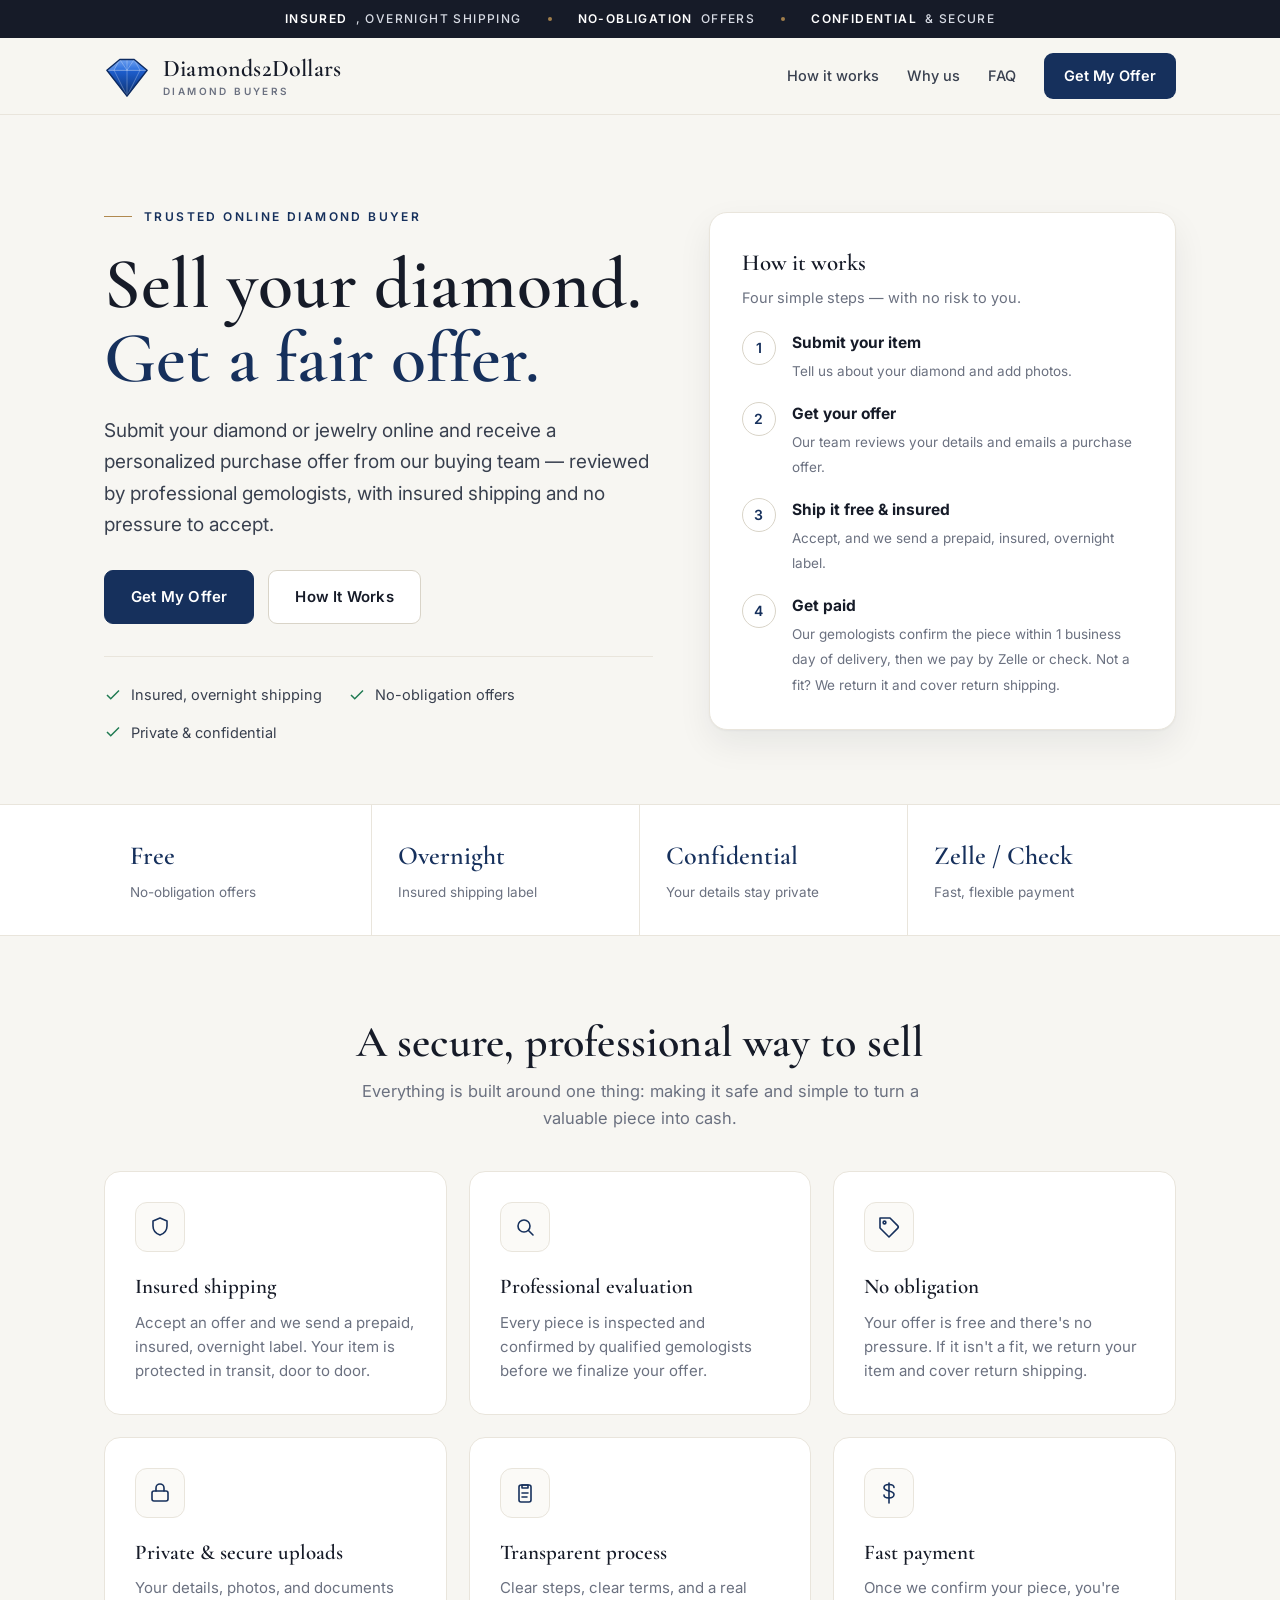
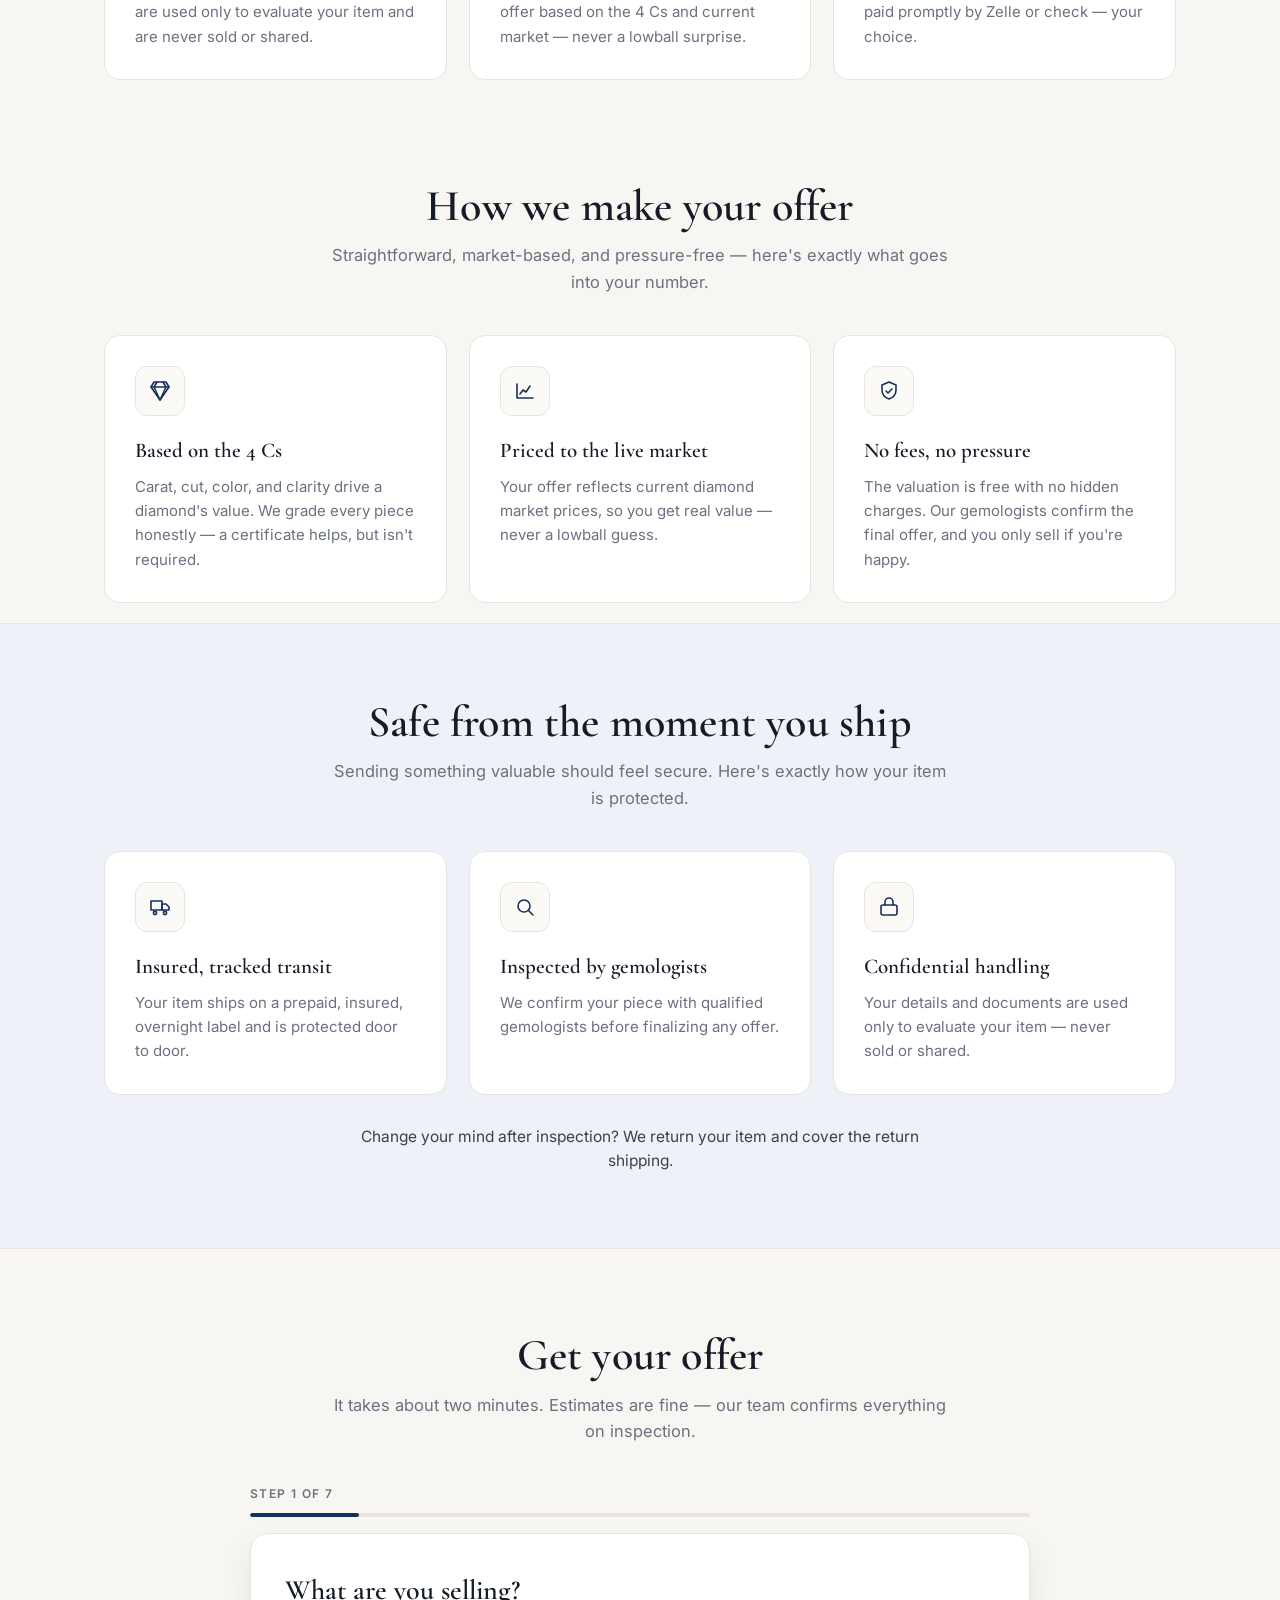
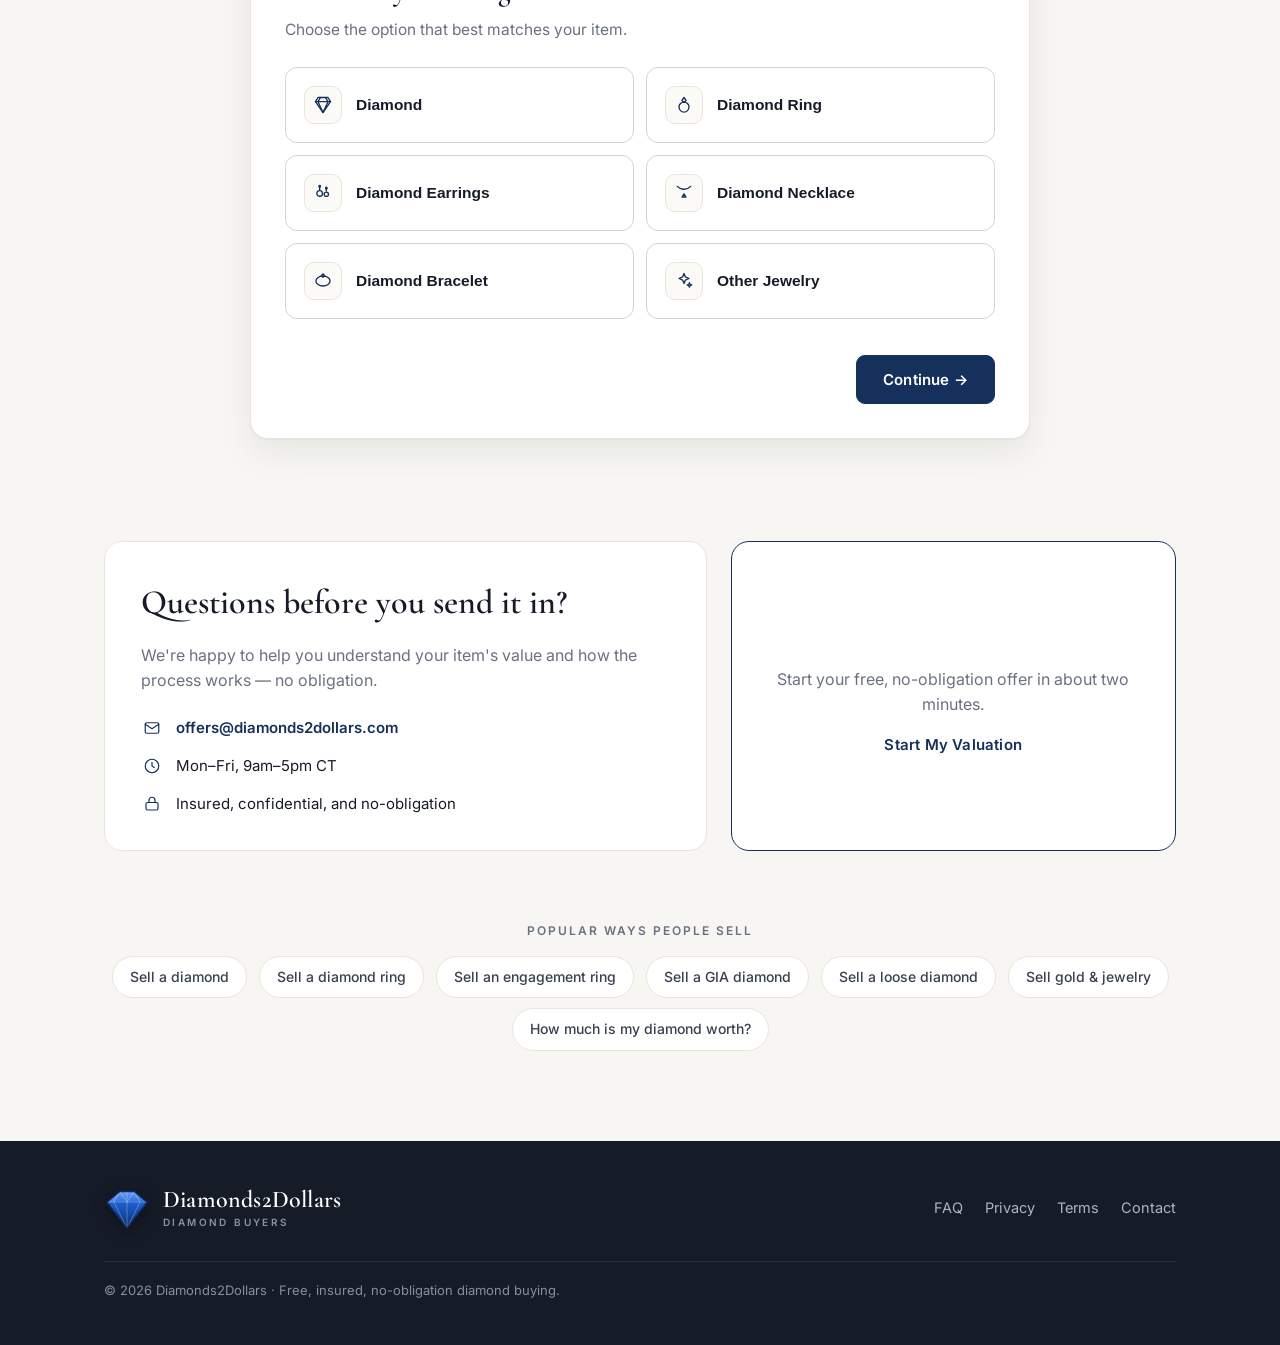
==== commit d751fa7b: "Add 404 page, home-screen icons/manifest, and safety section - Branded 404.html (noindex) with heade" ====
--- a/index.html
+++ b/index.html
@@ -18,6 +18,8 @@
 <meta name="twitter:description" content="Submit your diamond or jewelry online and receive a personalized purchase offer from our buying team.">
 <meta name="twitter:image" content="https://diamonds2dollars.com/og.png">
 <link rel="icon" href="/favicon.svg" type="image/svg+xml">
+<link rel="apple-touch-icon" href="/apple-touch-icon.png">
+<link rel="manifest" href="/manifest.webmanifest">
 <link rel="preconnect" href="https://fonts.googleapis.com">
 <link rel="preconnect" href="https://fonts.gstatic.com" crossorigin>
 <link href="https://fonts.googleapis.com/css2?family=Cormorant+Garamond:wght@500;600;700&family=Inter:wght@400;500;600;700&display=swap" rel="stylesheet">
@@ -137,6 +139,22 @@
   </div>
 </section>
 
+<!-- HOW WE KEEP YOUR ITEM SAFE -->
+<section class="safe-section">
+  <div class="wrap">
+    <div class="section-head">
+      <h2>Safe from the moment you ship</h2>
+      <p>Sending something valuable should feel secure. Here's exactly how your item is protected.</p>
+    </div>
+    <div class="trust-grid">
+      <div class="trust-card"><div class="tic"><svg viewBox="0 0 24 24"><path d="M3 6h11v9H3z"/><path d="M14 9h4l3 3v3h-7z"/><circle cx="7" cy="18" r="1.6"/><circle cx="17" cy="18" r="1.6"/></svg></div><h3>Insured, tracked transit</h3><p>Your item ships on a prepaid, insured, overnight label and is protected door to door.</p></div>
+      <div class="trust-card"><div class="tic"><svg viewBox="0 0 24 24"><circle cx="11" cy="11" r="6"/><path d="M20 20l-4.5-4.5"/></svg></div><h3>Inspected by gemologists</h3><p>We confirm your piece with qualified gemologists before finalizing any offer.</p></div>
+      <div class="trust-card"><div class="tic"><svg viewBox="0 0 24 24"><rect x="4" y="10" width="16" height="10" rx="2"/><path d="M8 10V7a4 4 0 0 1 8 0v3"/></svg></div><h3>Confidential handling</h3><p>Your details and documents are used only to evaluate your item — never sold or shared.</p></div>
+    </div>
+    <p class="safe-foot">Change your mind after inspection? We return your item and cover the return shipping.</p>
+  </div>
+</section>
+
 <!-- SUBMISSION WIZARD -->
 <section class="form-section" id="valuation" style="padding:82px 0 20px">
   <div class="wrap">
--- a/styles.css
+++ b/styles.css
@@ -309,3 +309,13 @@
   .hero h1{font-size:clamp(38px,11vw,52px)}
   .prose{padding:26px 22px}
 }
+
+  /* Buttons keep their own text color even inside .prose article text */
+  .prose a.btn-gold{color:#fff}
+  .prose a.btn-gold:hover{color:#fff}
+  .prose a.btn-ghost{color:var(--ink)}
+  .prose a.btn{text-decoration:none;font-weight:600}
+
+  /* ===== "Safe from the moment you ship" band ===== */
+  .safe-section{background:var(--navy-soft);border-top:1px solid var(--line);border-bottom:1px solid var(--line);padding:74px 0}
+  .safe-foot{text-align:center;color:var(--ink-soft);font-size:15.5px;margin:30px auto 0;max-width:62ch}
